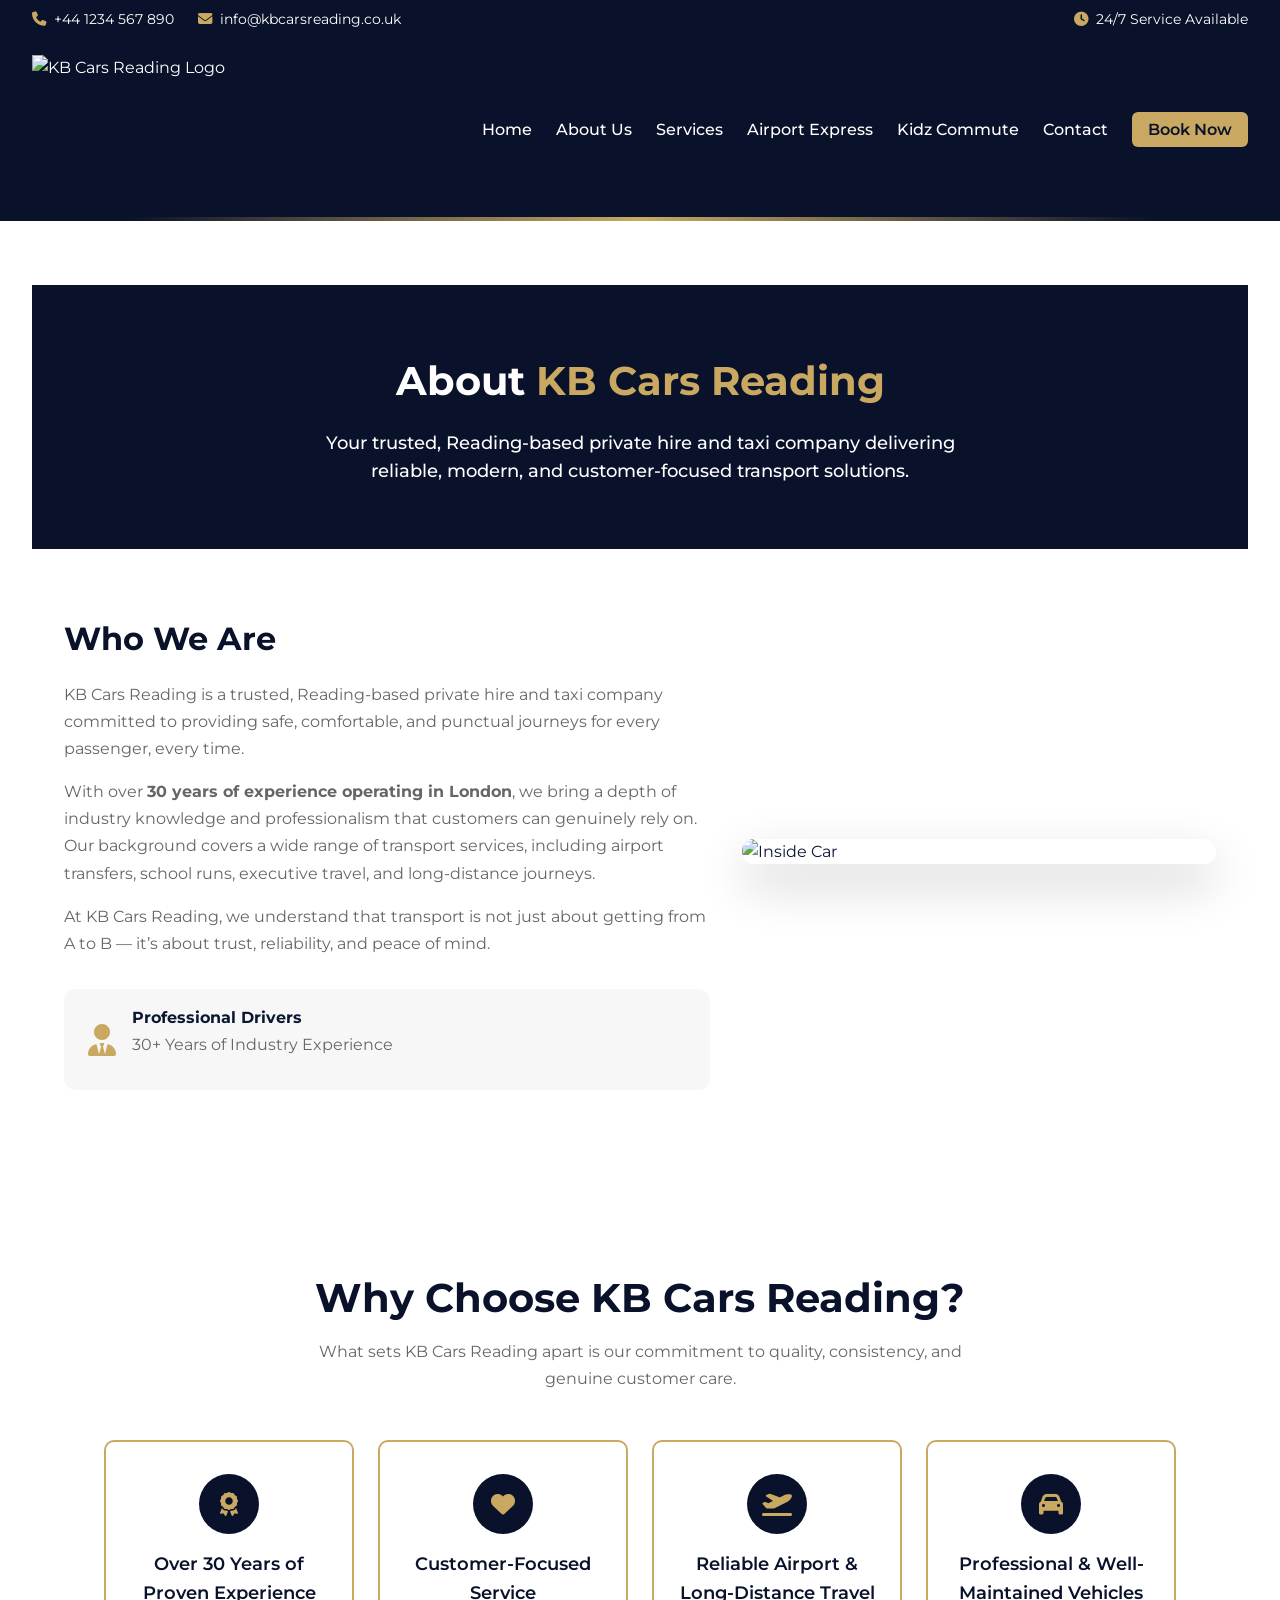
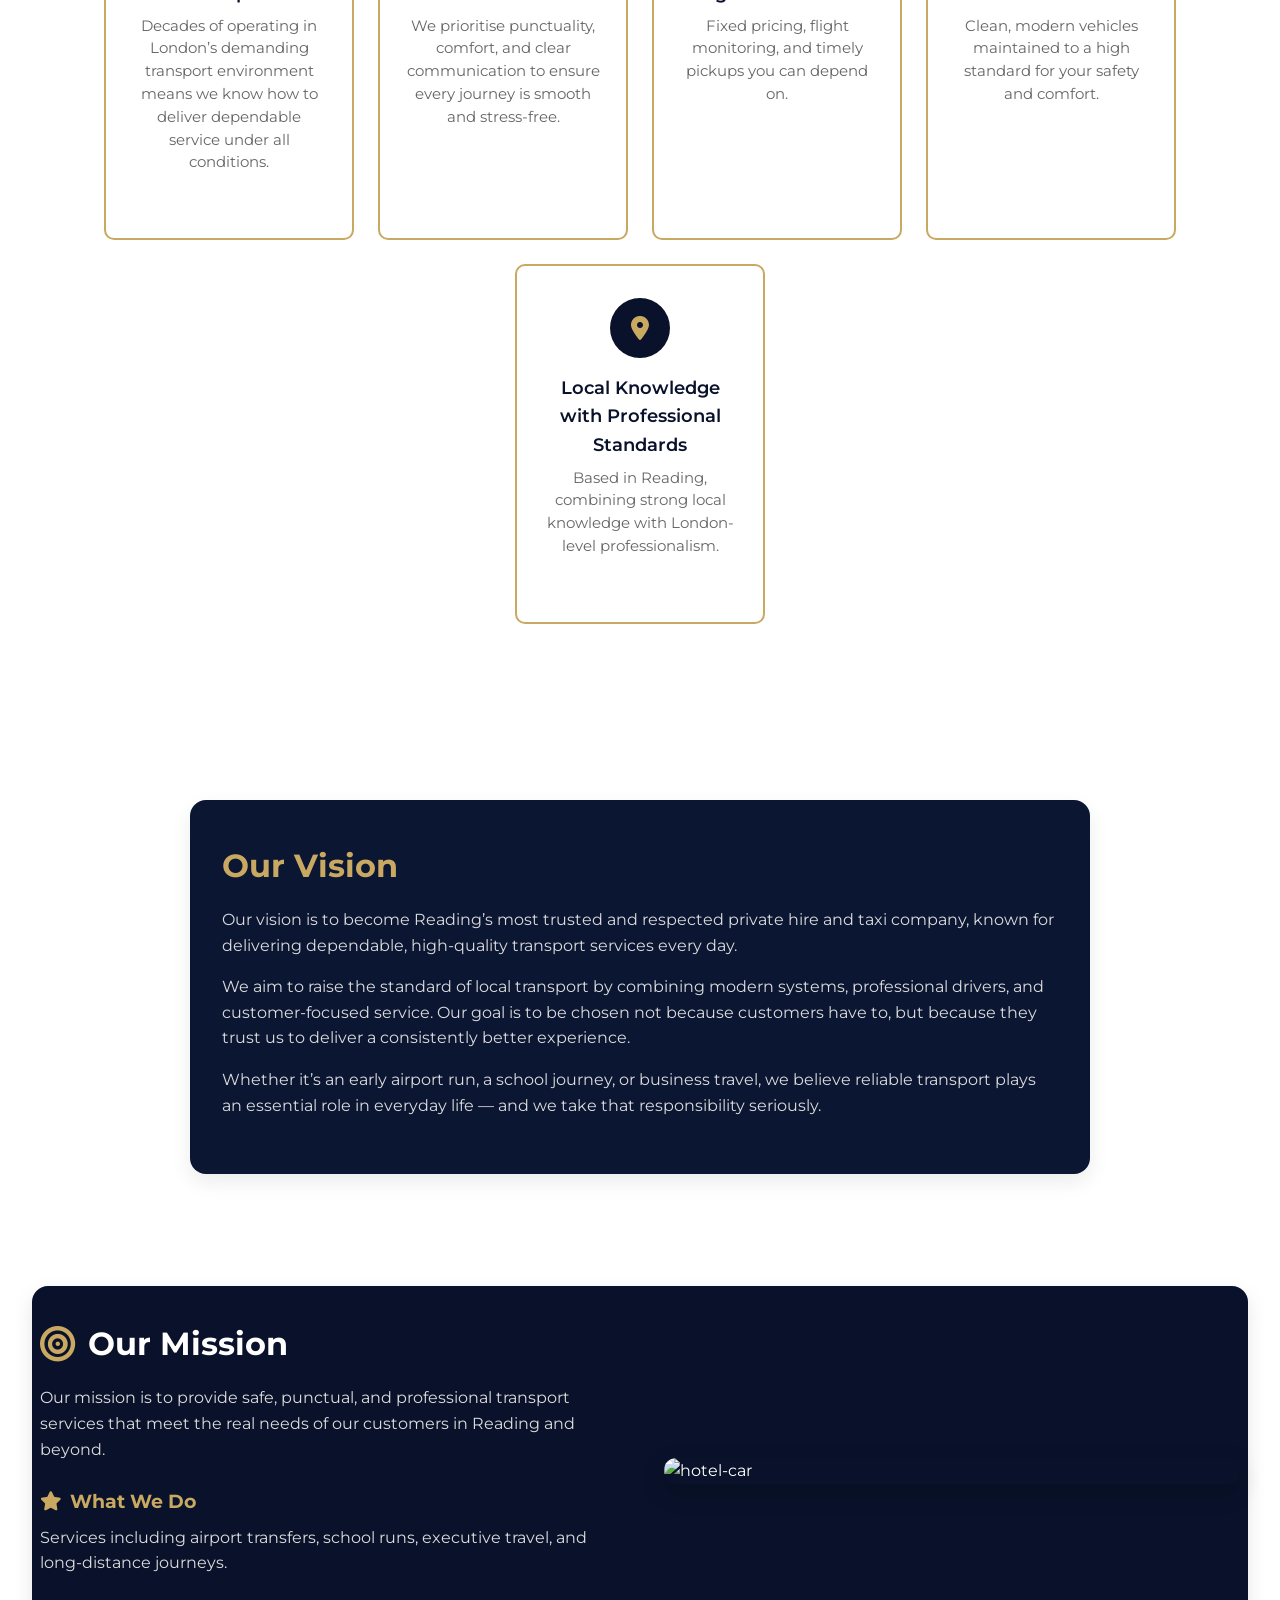
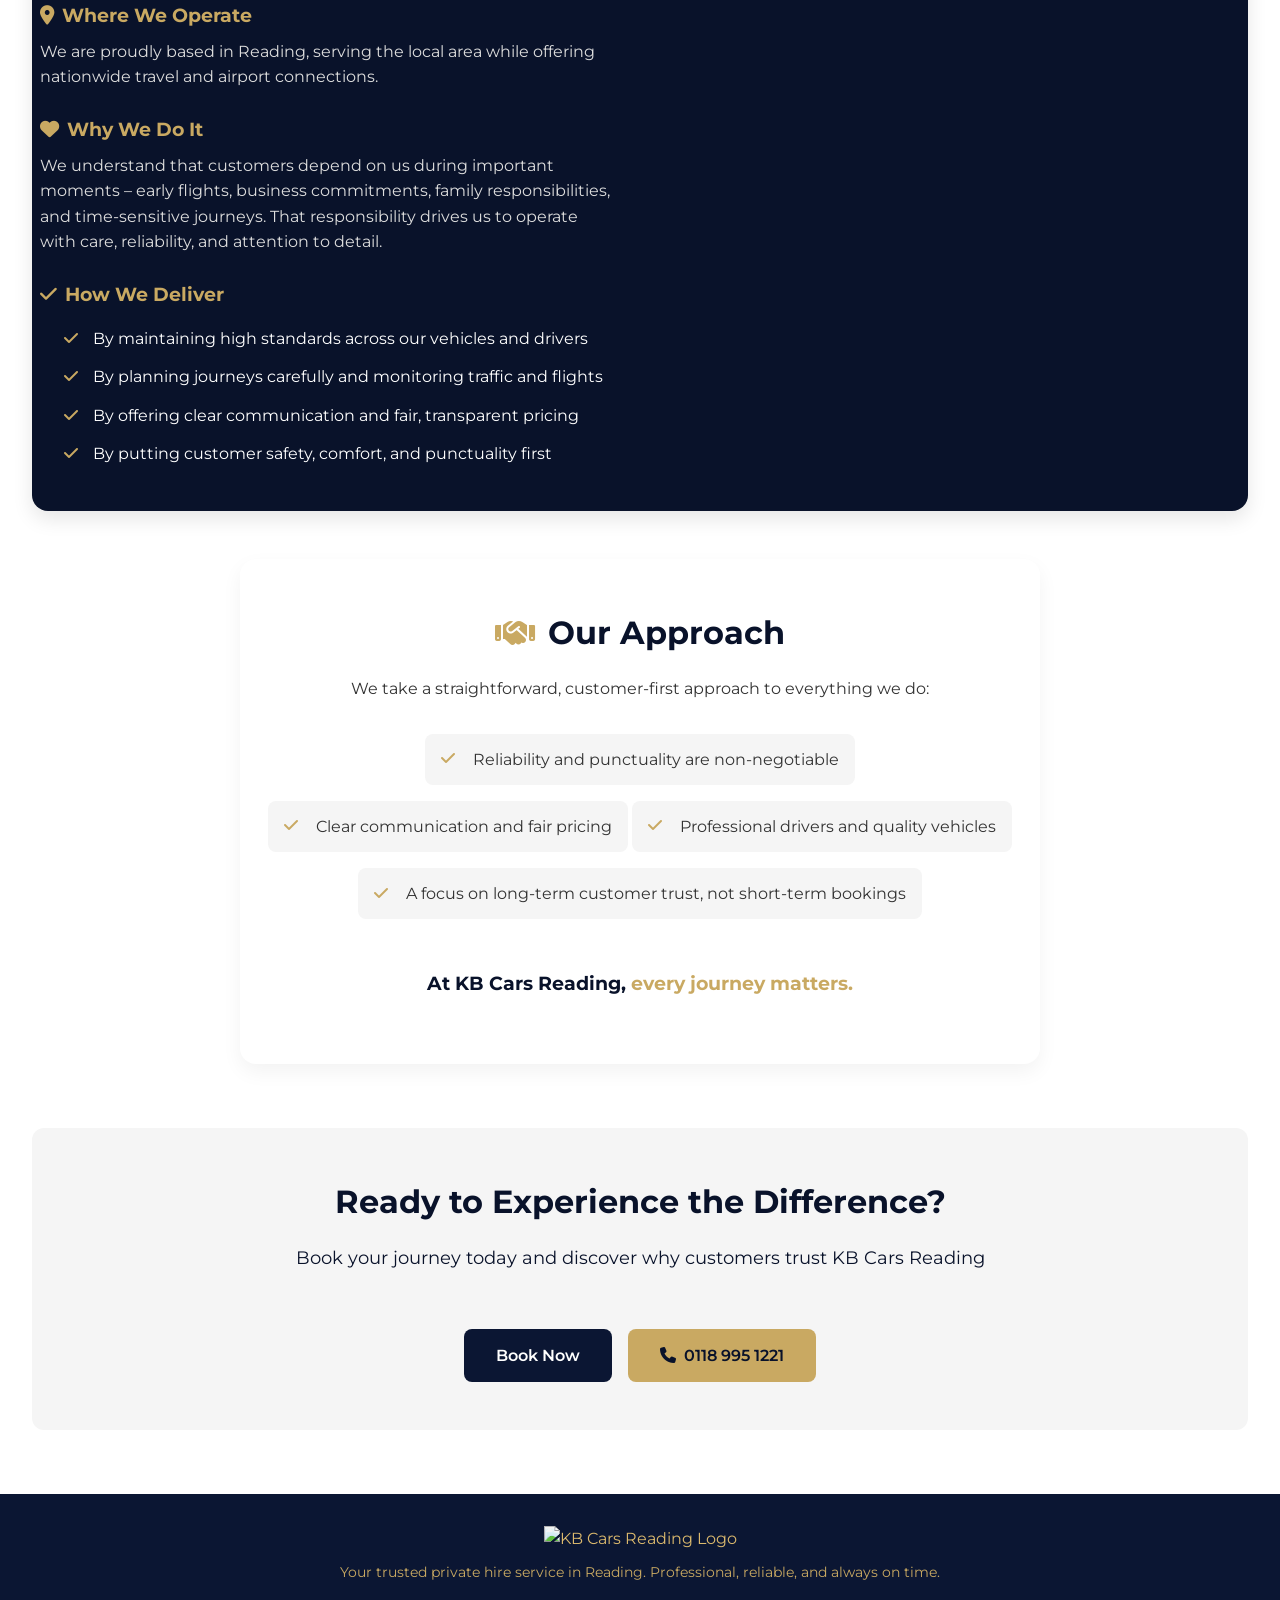
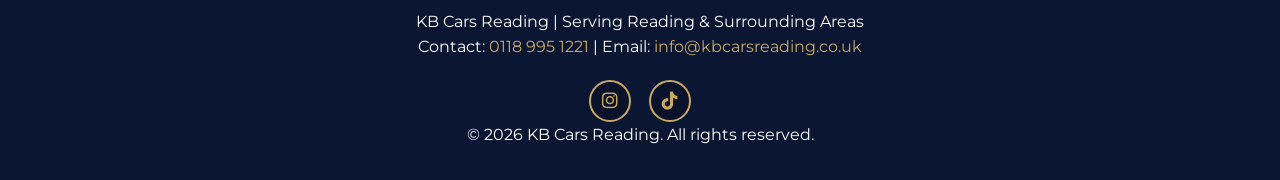
==== about.html @ edf83d4c "Add files via upload" ====
<!DOCTYPE html>
<html lang="en">
<head>
  <meta charset="UTF-8">
  <meta name="viewport" content="width=device-width, initial-scale=1.0">
<title>About Us | KB Cars Reading</title>


  <!-- Link CSS -->
  <link rel="stylesheet" href="style.css">

  <!-- Google Fonts -->
  <link rel="stylesheet" href="https://fonts.googleapis.com/css2?family=Montserrat:wght@400;600;700&display=swap">

  <!-- Font Awesome for icons -->
  <link
  rel="stylesheet"
  href="https://cdnjs.cloudflare.com/ajax/libs/font-awesome/6.5.1/css/all.min.css"
  crossorigin="anonymous"
/>

</head>
<body class="page-about">

<!-- TOP INFO BAR -->
<div class="top-bar">
  <div class="top-bar-left">
    <span>
      <i class="fa-solid fa-phone"></i>
      <a href="tel:+441234567890">+44 1234 567 890</a>
    </span>
    <span>
      <i class="fa-solid fa-envelope"></i>
      <a href="mailto:info@kbcarsreading.co.uk">info@kbcarsreading.co.uk</a>
    </span>
  </div>

  <div class="top-bar-right">
    <i class="fa-solid fa-clock"></i>
    <span>24/7 Service Available</span>
  </div>
</div>


  <!-- HEADER -->
  <header>
<div class="logo">
  <a href="index.html">
    <img src="images/transparent-logo.png" alt="KB Cars Reading Logo">
  </a>
</div>

<nav>
  <ul class="nav-links">
    <li><a href="index.html">Home</a></li>
    <li><a href="about.html">About Us</a></li>
    <li><a href="services.html">Services</a></li>
    <li><a href="airport-express.html">Airport Express</a></li>
    <li><a href="kidz-commute.html">Kidz Commute</a></li>
    <li><a href="contact.html">Contact</a></li>
    <li class="nav-book">
      <a href="book-now.html">Book Now</a>
    </li>
  </ul>
</nav>



  </header>


    <main>
  <section class="about-page">
  <h1>
    <span class="about">About</span> <span class="kb-cars">KB Cars Reading</span>
  </h1>
  <p class="intro">
    Your trusted, Reading-based private hire and taxi company delivering reliable, modern, and customer-focused transport solutions.
  </p>
</section>


    <!-- WHO WE ARE -->
<section class="about-section">
  <div class="about-container">
    <div class="about-text">
      <h2>Who We Are</h2>
      <p>
        KB Cars Reading is a trusted, Reading-based private hire and taxi company committed to providing safe, comfortable, and punctual journeys for every passenger, every time.
      </p>
      <p>
        With over <strong>30 years of experience operating in London</strong>, we bring a depth of industry knowledge and professionalism that customers can genuinely rely on. Our background covers a wide range of transport services, including airport transfers, school runs, executive travel, and long-distance journeys.
      </p>
      <p>
        At KB Cars Reading, we understand that transport is not just about getting from A to B — it’s about trust, reliability, and peace of mind.
      </p>

      <div class="experience-highlight">
        <i class="fa-solid fa-user-tie"></i>
        <div>
          <strong>Professional Drivers</strong>
          <p>30+ Years of Industry Experience</p>
        </div>
      </div>
    </div>

    <div class="about-image">
      <img src="images/inside-car.png" alt="Inside Car">
    </div>
  </div>
</section>


    <!-- WHY CHOOSE US -->
<section class="why-choose about-section">
  <div class="section-header">
    <h2 class="section-title">Why Choose KB Cars Reading?</h2>
    <p class="section-description">
      What sets KB Cars Reading apart is our commitment to quality, consistency, and genuine customer care.
    </p>
  </div>

  <div class="cards-container">
    <div class="feature-card">
      <div class="icon"><i class="fa-solid fa-award"></i></div>
      <h3>Over 30 Years of Proven Experience</h3>
      <p>Decades of operating in London’s demanding transport environment means we know how to deliver dependable service under all conditions.</p>
    </div>

    <div class="feature-card">
      <div class="icon"><i class="fa-solid fa-heart"></i></div>
      <h3>Customer-Focused Service</h3>
      <p>We prioritise punctuality, comfort, and clear communication to ensure every journey is smooth and stress-free.</p>
    </div>

    <div class="feature-card">
      <div class="icon"><i class="fa-solid fa-plane-departure"></i></div>
      <h3>Reliable Airport & Long-Distance Travel</h3>
      <p>Fixed pricing, flight monitoring, and timely pickups you can depend on.</p>
    </div>

    <div class="feature-card">
      <div class="icon"><i class="fa-solid fa-car"></i></div>
      <h3>Professional & Well-Maintained Vehicles</h3>
      <p>Clean, modern vehicles maintained to a high standard for your safety and comfort.</p>
    </div>

    <div class="feature-card">
      <div class="icon"><i class="fa-solid fa-location-dot"></i></div>
      <h3>Local Knowledge with Professional Standards</h3>
      <p>Based in Reading, combining strong local knowledge with London-level professionalism.</p>
    </div>
  </div>
</section>


    <!-- OUR VISION -->
<section class="about-section vision-section">
  <div class="vision-card">
    <h2>Our Vision</h2>
    <p>
      Our vision is to become Reading’s most trusted and respected private hire and taxi company, known for delivering dependable, high-quality transport services every day.
    </p>
    <p>
      We aim to raise the standard of local transport by combining modern systems, professional drivers, and customer-focused service. Our goal is to be chosen not because customers have to, but because they trust us to deliver a consistently better experience.
    </p>
    <p>
      Whether it’s an early airport run, a school journey, or business travel, we believe reliable transport plays an essential role in everyday life — and we take that responsibility seriously.
    </p>
  </div>
</section>


    <!-- OUR MISSION -->
<section class="about-section mission-section">
  <div class="mission-container">
    <!-- Left Column: Text -->
    <div class="mission-text">
      <h2><i class="fa-solid fa-bullseye mission-icon"></i> Our Mission</h2>
      <p>
        Our mission is to provide safe, punctual, and professional transport services that meet the real needs of our customers in Reading and beyond.
      </p>

      <h3><i class="fa-solid fa-star mission-category-icon"></i> What We Do</h3>
      <p>
        Services including airport transfers, school runs, executive travel, and long-distance journeys.
      </p>

      <h3><i class="fa-solid fa-map-marker-alt mission-category-icon"></i> Where We Operate</h3>
      <p>
        We are proudly based in Reading, serving the local area while offering nationwide travel and airport connections.
      </p>

      <h3><i class="fa-solid fa-heart mission-category-icon"></i> Why We Do It</h3>
      <p>
        We understand that customers depend on us during important moments – early flights, business commitments, family responsibilities, and time-sensitive journeys. That responsibility drives us to operate with care, reliability, and attention to detail.
      </p>

      <h3><i class="fa-solid fa-check mission-category-icon"></i> How We Deliver</h3>
      <ul class="mission-list">
        <li>By maintaining high standards across our vehicles and drivers</li>
        <li>By planning journeys carefully and monitoring traffic and flights</li>
        <li>By offering clear communication and fair, transparent pricing</li>
        <li>By putting customer safety, comfort, and punctuality first</li>
      </ul>
      
    </div>

    <!-- Right Column: Image -->
    <div class="mission-image">
<img src="images/hotel-car.png" alt="hotel-car">

    </div>
  </div>
</section>

<section class="about-section approach-section">
  <h2><i class="fa-solid fa-handshake approach-icon"></i> Our Approach</h2>
  <p>We take a straightforward, customer-first approach to everything we do:</p>

  <ul class="approach-list">
    <li>Reliability and punctuality are non-negotiable</li>
    <li>Clear communication and fair pricing</li>
    <li>Professional drivers and quality vehicles</li>
    <li>A focus on long-term customer trust, not short-term bookings</li>
  </ul>

<p class="approach-final">
  <span class="white-text">At KB Cars Reading,</span>
  <span class="gold-text"> every journey matters.</span>
</p>

</section>

<section class="about-cta">
  <h2>Ready to Experience the Difference?</h2>
  <p>Book your journey today and discover why customers trust KB Cars Reading</p>
  <div class="cta-buttons">
    <a href="book-now.html" class="btn-book">Book Now</a>
    <a href="tel:01189951221" class="btn-call">
      <i class="fa-solid fa-phone"></i> 0118 995 1221
    </a>
  </div>
</section>


  </main>  
   


  <!-- FOOTER -->
<footer id="contact">

  <div class="footer-logo">
    <a href="index.html">
      <img src="images/transparent-logo.png" alt="KB Cars Reading Logo">
    </a>
    <p class="footer-tagline">
  Your trusted private hire service in Reading. Professional, reliable, and always on time.
</p>
  </div>


    <p>KB Cars Reading | Serving Reading & Surrounding Areas</p>
    <p>Contact: <a href="tel:+441234567890">0118 995 1221</a> | Email: <a href="mailto:info@kbcarsreading.co.uk">info@kbcarsreading.co.uk</a></p>
        <div class="footer-socials">
  <a href="https://instagram.com/kbcarsreading" target="_blank" aria-label="Instagram">
    <i class="fa-brands fa-instagram"></i>
  </a>

  <a href="https://tiktok.com/@kbcars.reading" target="_blank" aria-label="TikTok">
    <i class="fa-brands fa-tiktok"></i>
  </a>
</div>
    <p>&copy; 2026 KB Cars Reading. All rights reserved.</p>
  </footer>

  <!-- Link JS -->
  <script src="script.js"></script>
</body>
</html>
---- style.css ----
/* RESET */
* {
  margin: 0;
  padding: 0;
  box-sizing: border-box;
  font-family: 'Montserrat', sans-serif;
}

body {
  line-height: 1.6;
  color: #0B1633;
  background-color: #fff;
}
/* TOP INFO BAR */
.top-bar {
  background-color: #09122a; /* slightly darker navy */
  color: #fff;
  font-size: 0.9rem;
  padding: 0.5rem 2rem;
  display: flex;
  justify-content: space-between;
  align-items: center;
}

.top-bar-left {
  display: flex;
  gap: 1.5rem;
  align-items: center;
}

.top-bar-left span,
.top-bar-right {
  display: flex;
  align-items: center;
  gap: 0.5rem;
}

.top-bar a {
  color: #fff;
  text-decoration: none;
}

.top-bar a:hover {
  color: #C9A962; /* gold hover */
}

.top-bar i {
  color: #C9A962; /* gold icons */
  font-size: 0.9rem;
}

a {
  text-decoration: none;
  color: inherit;
}

/* HEADER */
header {
background-color: #09122a;
  color: #fff;
  display: flex;
  justify-content: space-between;
  align-items: center;   /* THIS keeps logo and nav aligned */
  padding: 1rem 2rem;
  position: sticky;
  top: 0;
  z-index: 1000;
}


header .logo img {
  height: 150px;          /* Adjust if needed */
  width: auto;
  display: block;
}


nav ul {
  display: flex;
  gap: 1.5rem;
}

nav ul li a {
  font-weight: 500;
  transition: color 0.3s;
}

nav ul li a:hover {
  color: #C9A962;
}

/* HERO SECTION */
/* HERO SECTION */
.hero {
  background: url('images/hero-image.jpg') center/cover no-repeat;
  color: #fff;
  text-align: center;
  padding: 6rem 2rem;
  position: relative;
}


.hero::after {
  content: '';
  position: absolute;
  top: 0; left: 0;
  width: 100%; height: 100%;
  background: rgba(11, 22, 51, 0.6);
  z-index: 0;
}


.hero-content {
  position: relative;
  z-index: 1;
  max-width: 800px;
  margin: 0 auto;
}

.hero h1 {
  font-size: 2.5rem;
  margin-bottom: 1rem;
}

.hero p {
  font-size: 1.2rem;
  margin-bottom: 2rem;
}

.hero .cta-btn {
  display: inline-block;
  background-color: #C9A962;
  color: #0B1633;
  padding: 0.75rem 1.5rem;
  margin: 0 0.5rem;
  border-radius: 8px;
  font-weight: 600;
  transition: background 0.3s, transform 0.3s;
}

.hero .cta-btn:hover {
  background-color: #C9A962;
  transform: translateY(-2px);
}

/* SERVICES */
.services {
  padding: 4rem 2rem;
  text-align: center;
  background-color: #fff;
}

.services h2 {
  font-size: 2rem;
  margin-bottom: 2rem;
}

.service-cards {
  display: flex;
  flex-wrap: wrap;
  gap: 2rem;
  justify-content: center;
}

.service-card {
  background: #f9f9f9;
  padding: 2rem;
  border-radius: 12px;
  box-shadow: 0 4px 12px rgba(0,0,0,0.05);
  flex: 1 1 250px;
  max-width: 300px;
  transition: transform 0.3s;
}

.service-card:hover {
  transform: translateY(-5px);
}

.service-card h3 {
  margin-bottom: 1rem;
  color: #0B1633;
}

.service-card p {
  color: #555;
}

/* TRUST */
.trust {
  padding: 4rem 2rem;
  background-color: #fefaf5;
  text-align: center;
}

.trust h2 {
  font-size: 2rem;
  margin-bottom: 2rem;
}

.trust-icons {
  display: flex;
  flex-wrap: wrap;
  justify-content: center;
  gap: 2rem;
}

.trust-item {
  display: flex;
  flex-direction: column;
  align-items: center;
  gap: 0.5rem;
  max-width: 150px;
}

.trust-item i {
  font-size: 2rem;
  color: #C9A962;
}

/* BOOKING FORM */
.booking {
  padding: 4rem 2rem;
  text-align: center;
  background-color: #fff;
}

.booking h2 {
  font-size: 2rem;
  margin-bottom: 2rem;
}

.booking form {
  max-width: 600px;
  margin: 0 auto;
  display: grid;
  gap: 1rem;
}

.booking input, .booking select, .booking button {
  padding: 0.75rem 1rem;
  border-radius: 8px;
  border: 1px solid #ccc;
  font-size: 1rem;
  width: 100%;
}

.booking button {
  background-color: #0B1633;
  color: #fff;
  border: none;
  font-weight: 600;
  cursor: pointer;
  transition: background 0.3s;
}

.booking button:hover {
  background-color: #09122a;
}

/* FOOTER */
footer {
  background-color: #0B1633;
  color: #fff;
  padding: 2rem;
  text-align: center;
}

footer a {
  color: #C9A962;
}

/* RESPONSIVE */
@media (max-width: 768px) {
  nav ul {
    flex-direction: column;
    gap: 1rem;
  }

  .service-cards {
    flex-direction: column;
    align-items: center;
  }

  .trust-icons {
    flex-direction: column;
  }
}
@media (max-width: 768px) {
  .top-bar {
    flex-direction: column;
    gap: 0.5rem;
    text-align: center;
  }

  .top-bar-left {
    flex-direction: column;
    gap: 0.3rem;
  }
}
/* ===== GLOBAL PAGE STYLES ===== */

main {
  padding: 4rem 2rem;
  background-color: #ffffff;
}

main h1 {
  font-size: 2.5rem;
  margin-bottom: 1rem;
  color: #09122a;
}

main h2 {
  font-size: 1.8rem;
  margin-bottom: 1rem;
  color: #09122a;
}

main h3 {
  font-size: 1.2rem;
  margin-top: 1.5rem;
  margin-bottom: 0.5rem;
  color: #09122a;
}

main p {
  max-width: 900px;
  margin-bottom: 1rem;
  line-height: 1.7;
  color: #333;
}

/* ===== ABOUT / CONTENT SECTIONS ===== */

.about-section {
  margin-bottom: 3rem;
}

.intro {
  font-size: 1.1rem;
  font-weight: 500;
  max-width: 900px;
}

/* Feature lists */
.about-features,
.mission-list,
.approach-list {
  list-style: none;
  padding: 0;
  margin-top: 1.5rem;
}

.about-features li,
.mission-list li,
.approach-list li {
  margin-bottom: 1rem;
  padding-left: 2rem;
  position: relative;
}

.about-features li i {
  position: absolute;
  left: 0;
  top: 0.3rem;
  color: #C9A962;
}

/* Experience highlight box */
.experience-highlight {
  display: flex;
  align-items: center;
  gap: 1rem;
  background: #f7f7f7;
  padding: 1.2rem 1.5rem;
  border-radius: 12px;
  margin-top: 2rem;
}

.experience-highlight i {
  font-size: 2rem;
  color: #C9A962;
}

/* ===== CTA SECTION ===== */

.about-cta {
  background-color: #09122a;
  color: #fff;
  padding: 3rem 2rem;
  border-radius: 16px;
  text-align: center;
}

.about-cta h2 {
  color: #fff;
}

.about-cta p {
  color: #ddd;
}




/* ===== RESPONSIVE ===== */

@media (max-width: 768px) {
  main {
    padding: 2.5rem 1.5rem;
  }

  main h1 {
    font-size: 2rem;
  }
}
/* ===== SERVICES PAGE ===== */

.services-hero {
  text-align: center;
  margin-bottom: 4rem;
}

.service-stats {
  margin-top: 3rem;
  display: grid;
  grid-template-columns: repeat(auto-fit, minmax(220px, 1fr));
  gap: 1.5rem;
}

.stat-card {
  background: #f8f8f8;
  padding: 1.5rem;
  border-radius: 14px;
  text-align: center;
  box-shadow: 0 4px 12px rgba(0,0,0,0.05);
}

.stat-card i {
  font-size: 1.8rem;
  color: #C9A962;
  margin-bottom: 0.5rem;
}

.stat-card h3 {
  margin-bottom: 0.3rem;
  color: #09122a;
}

/* Service blocks */

.service-block {
  max-width: 1000px;
  margin: 0 auto 4rem auto;
  padding: 2.5rem;
  background: #ffffff;
  border-radius: 16px;
  box-shadow: 0 6px 18px rgba(0,0,0,0.05);
}

.service-block.alt {
  background: #f9f9f9;
}

.service-block h2 {
  margin-bottom: 0.8rem;
}

.service-block p {
  margin-bottom: 1rem;
}

.service-block ul {
  list-style: none;
  padding: 0;
  margin-bottom: 1.5rem;
}

.service-block ul li {
  padding-left: 1.8rem;
  margin-bottom: 0.6rem;
  position: relative;
}

.service-block ul li::before {
  content: "✔";
  position: absolute;
  left: 0;
  color: #C9A962;
  font-weight: bold;
}

/* Buttons */

.btn-secondary {
  display: inline-block;
  background: #09122a;
  color: #fff;
  padding: 0.6rem 1.4rem;
  border-radius: 8px;
  font-weight: 600;
  transition: all 0.3s;
}

.btn-secondary:hover {
  background: #0B1633;
  transform: translateY(-2px);
}

/* CTA */

.services-cta {
  background: #09122a;
  color: #fff;
  text-align: center;
  padding: 4rem 2rem;
  border-radius: 20px;
  margin-top: 5rem;
}

.services-cta h2 {
  color: #fff;
}

.services-cta p {
  color: #ddd;
}

.cta-buttons {
  margin-top: 1.5rem;
  display: flex;
  gap: 1rem;
  justify-content: center;
  flex-wrap: wrap;
}


/* ===== SERVICE PAGES ===== */

.services-hero {
  background: #0b1633;
  color: #fff;
  padding: 4rem 2rem;
  text-align: center;
}

.services-hero .tagline {
  color: #C9A962;
  font-weight: 600;
  letter-spacing: 1px;
  text-transform: uppercase;
}

.services-hero h1 {
  font-size: 2.5rem;
  margin: 1rem 0;
}

.services-hero .intro {
  max-width: 700px;
  margin: 0 auto 2rem;
  font-size: 1.1rem;
}

.hero-actions {
  display: flex;
  justify-content: center;
  gap: 1rem;
  flex-wrap: wrap;
}

/* Feature Grid */
.features-grid {
  display: grid;
  grid-template-columns: repeat(auto-fit, minmax(220px, 1fr));
  gap: 2rem;
}

.feature {
  text-align: center;
}

.feature i {
  font-size: 2rem;
  color: #C9A962;
  margin-bottom: 1rem;
}

/* Airports */
.airports-grid {
  display: grid;
  grid-template-columns: repeat(auto-fit, minmax(240px, 1fr));
  gap: 2rem;
}

.airport-card {
  background: #fff;
  padding: 2rem;
  border-radius: 12px;
  box-shadow: 0 10px 30px rgba(0,0,0,0.08);
}

/* Steps */
.steps {
  display: grid;
  grid-template-columns: repeat(auto-fit, minmax(220px, 1fr));
  gap: 2rem;
  text-align: center;
}

.step span {
  display: inline-block;
  background: #C9A962;
  color: #0b1633;
  font-weight: 700;
  padding: 0.5rem 1rem;
  border-radius: 50px;
  margin-bottom: 1rem;
}

/* Included List */
.included-list {
  max-width: 700px;
  margin: 0 auto;
  list-style: none;
}

.included-list li {
  padding: 0.5rem 0;
  position: relative;
  padding-left: 1.5rem;
}

.included-list li::before {
  content: "✓";
  color: #C9A962;
  position: absolute;
  left: 0;
}

/* CTA */
.services-cta {
  background: #0b1633;
  color: #fff;
  text-align: center;
  padding: 4rem 2rem;
}

.services-cta .cta-phone {
  margin-top: 1rem;
  color: #C9A962;
}
/* ===== ACTIVE NAV LINK ===== */

.nav-links a.active {
  color: #C9A962;
  position: relative;
}

.nav-links a.active::after {
  content: "";
  position: absolute;
  left: 0;
  bottom: -6px;
  width: 100%;
  height: 2px;
  background-color: #C9A962;
  border-radius: 2px;
}
/* ===== OTHER STYLES ABOVE ===== */

/* Hover effect for service cards */
.airport-card:hover {
  transform: translateY(-5px);
  transition: transform 0.3s ease;
}
/* ===== FORM INPUT STYLING ===== */

.contact-form input,
.contact-form select,
.contact-form textarea {
  width: 100%;
  padding: 0.75rem 1rem;
  margin: 0.5rem 0;
  border: 1px solid #ccc;
  border-radius: 8px;
  font-size: 1rem;
  transition: all 0.3s ease;
  font-family: 'Montserrat', sans-serif;
}

.contact-form input:focus,
.contact-form select:focus,
.contact-form textarea:focus {
  outline: none;
  border-color: #C9A962; /* gold accent */
  box-shadow: 0 0 8px rgba(201, 162, 77, 0.4); /* subtle gold glow */
}



.contact-form textarea {
  min-height: 120px;
  resize: vertical;
}
/* ===== SERVICE TYPE BUBBLES ===== */

.service-type-options {
  display: flex;
  flex-wrap: wrap;
  gap: 1rem;
  margin-bottom: 1rem;
}

.service-type-options input[type="radio"] {
  display: none; /* hide the radio button */
}

.service-type-options .service-option {
  display: flex;
  flex-direction: column;
  align-items: center;
  justify-content: center;
  background-color: #0b1633; /* navy background */
  color: #f0f0f0; /* light grey text */
  padding: 1.5rem 1rem;
  border-radius: 12px;
  cursor: pointer;
  min-width: 120px;
  text-align: center;
  transition: all 0.3s ease;
  font-family: 'Montserrat', sans-serif;
  flex: 1 1 120px;
}

.service-type-options .service-option i {
  font-size: 2rem;
  margin-bottom: 0.5rem;
}

.service-type-options .service-option span {
  font-weight: 600;
}

/* Hover effect */
.service-type-options .service-option:hover {
  filter: brightness(1.15);
}

/* Selected state */
.service-type-options input[type="radio"]:checked + label {
  background-color: #C9A962; /* gold */
  color: #0b1633;
  font-weight: 700;
  box-shadow: 0 5px 15px rgba(0,0,0,0.15);
}
.service-type-options .service-option:hover {
  transform: scale(1.05);
}
/* ===== SERVICE TYPE BUBBLES ===== */
.service-type-options {
  display: flex;
  flex-wrap: wrap;
  gap: 1rem;
  margin-bottom: 1rem;
}

.service-type-options input[type="radio"] {
  display: none; /* hide radio button */
}

.service-type-options .service-option {
  display: flex;
  flex-direction: column;
  align-items: center;
  justify-content: center;
  background-color: #0b1633; /* navy background */
  color: #f0f0f0; /* light grey text */
  padding: 1.5rem 1rem;
  border-radius: 12px;
  cursor: pointer;
  min-width: 120px;
  text-align: center;
  transition: all 0.3s ease;
  font-family: 'Montserrat', sans-serif;
  flex: 1 1 120px;
}

.service-type-options .service-option i {
  font-size: 2rem;
  margin-bottom: 0.5rem;
}

.service-type-options .service-option span {
  font-weight: 600;
}

/* Hover effect */
.service-type-options .service-option:hover {
  filter: brightness(1.15);
  transform: scale(1.05);
}

/* Selected state */
.service-type-options input[type="radio"]:checked + label {
  background-color: #C9A962; /* gold */
  color: #0b1633;
  font-weight: 700;
  box-shadow: 0 5px 15px rgba(0,0,0,0.15);
}
/* ===== HERO SECTION / PAGE HEADER ===== */
.services-hero {
  background-color: #09122a; /* match main header */
  color: #ffffff;             /* white text for contrast */
  padding: 3rem 1rem;
  text-align: center;
  font-family: 'Montserrat', sans-serif;
}

.services-hero h1 {
  font-size: 2.5rem;
  margin-bottom: 1rem;
}

.services-hero p {
  font-size: 1.1rem;
  max-width: 700px;
  margin: 0 auto;
  color: #f0f0f0; /* lighter white for subtext */
}
.gold-text {
  color: #C9A962; /* metallic gold accent */
}
/* ===== FORM ROWS FOR TWO-COLUMN LAYOUT ===== */
.booking-form .form-row {
  display: flex;
  gap: 1rem;
  flex-wrap: wrap; /* wraps on small screens */
  margin-bottom: 1rem;
}

/* ===== FORM ROWS FOR TWO-COLUMN LAYOUT ===== */
.booking-form .form-row {
  display: flex;
  gap: 1rem;
  flex-wrap: wrap; /* wraps on small screens */
  margin-bottom: 1rem;
}

.booking-form .form-row .form-group {
  flex: 1 1 calc(50% - 0.5rem); /* two equal columns */
  display: flex;
  flex-direction: column;
}

.booking-form .form-row .form-group input,
.booking-form .form-row .form-group textarea {
  flex: 1;
  box-sizing: border-box;
  padding: 0.6rem 0.8rem;
  font-size: 1rem;
  border-radius: 6px;
  border: 1px solid #ccc;
}

.booking-form .form-row .form-group input:focus,
.booking-form .form-row .form-group textarea:focus {
  border-color: #C9A962;
  box-shadow: 0 0 8px rgba(201, 162, 77, 0.4);
}

/* For single column rows (like textarea or email row) */
.booking-form .form-row.single .form-group {
  flex: 1 1 100%;
}


/* Optional: maintain previous hover/focus styling */
.booking-form input:focus,
.booking-form textarea:focus {
  border-color: #C9A962;
  box-shadow: 0 0 8px rgba(201, 162, 77, 0.4);
}
.gold-icon {
  color: #C9A962 !important; /* gold */
  font-size: 1.3rem;          /* slightly larger than text */
  margin-right: 0.5rem;
}
.booking-form h3 {
  display: flex;
  align-items: center;
  gap: 0.5rem; /* space between icon and text */
  font-size: 1.2rem;
  font-weight: 600;
  margin-bottom: 0.5rem;
}
/* ===== FORM LABELS ===== */
.booking-form label {
  display: block;
  font-weight: 600;
  font-size: 0.95rem;
  margin-bottom: 0.25rem;
  color: #09122a; /* dark navy for text */
}
.home-hero {
  background: #09122a;
  color: #fff;
  text-align: center;
  padding: 4rem 1rem;
}

.subtitle {
  text-transform: uppercase;
  letter-spacing: 2px;
  color: #C9A962;
  font-size: 0.85rem;
}





.hero-trust {
  margin-top: 2rem;
  display: flex;
  justify-content: center;
  gap: 2rem;
}

.features-grid,
.services-grid,
.testimonial-grid {
  display: grid;
  grid-template-columns: repeat(auto-fit, minmax(220px, 1fr));
  gap: 1.5rem;
}

.service-card,
.testimonial {
  background: #fff;
  padding: 1.5rem;
  border-radius: 10px;
  box-shadow: 0 10px 30px rgba(0,0,0,0.05);
}

.light-section {
  background: #f9f9f9;
  padding: 3rem 1rem;
}

.home-cta {
  background: #09122a;
  color: #fff;
  text-align: center;
  padding: 3rem 1rem;
}
/* ===== TWO COLUMN HERO ===== */
.home-hero {
  background: #09122a;
  padding: 4rem 1rem;
  color: #ffffff;
}

.hero-container {
  max-width: 1200px;
  margin: 0 auto;
  display: grid;
  grid-template-columns: 1.1fr 0.9fr;
  gap: 3rem;
  align-items: center;
}

.hero-content h1 {
  font-size: 2.6rem;
  margin-bottom: 1rem;
}

.hero-content .intro {
  max-width: 520px;
}

.car-long-distance img {
  width: 100%;
  max-width: 520px;
  border-radius: 16px;
  box-shadow: 0 25px 60px rgba(0, 0, 0, 0.35);
}


/* HERO TRUST */
.hero-trust {
  display: flex;
  gap: 1.5rem;
  margin-top: 2rem;
  font-weight: 600;
}

/* RESPONSIVE */
@media (max-width: 900px) {
  .hero-container {
    grid-template-columns: 1fr;
    text-align: center;
  }

  .hero-image {
    margin-top: 2rem;
  }

  .hero-trust {
    justify-content: center;
  }
}
.hero-content h1,
.hero-content h5,
.hero-content p.intro {
  color: #ffffff; /* ensures text is visible on navy background */
}

.gold-text {
  color: #C9A962; /* your premium gold accent */
}

/* ===== HERO BUTTONS - BOOK NOW & GET A QUOTE ===== */
.hero-buttons {
  display: flex;
  gap: 1rem;                /* space between buttons */
  justify-content: center;   /* center buttons horizontally */
  margin-top: 1.5rem;
  flex-wrap: wrap;           /* ensures responsiveness on smaller screens */
}


.hero-buttons a.btn-primary,
.hero-buttons a.btn-outline {
  display: inline-flex;       /* align icon/text vertically if any */
  align-items: center;
  justify-content: center;
  padding: 0.85rem 2rem;      /* same padding for both */
  font-size: 1rem;            /* uniform font size */
  font-weight: 600;           /* consistent weight */
  border-radius: 8px;
  text-decoration: none;
  min-width: 140px;           /* optional: equal width for both buttons */
  line-height: 1.2;
  box-sizing: border-box;
  transition: all 0.3s ease;
}

/* Book Now - solid gold button */
.hero-buttons a.btn-primary {
  background-color: #C9A962;  /* your new gold */
  color: #09122a;              /* navy text */
  border: 2px solid #C9A962;
}

/* Get a Quote - navy button with gold border */
.hero-buttons a.btn-outline {
  background-color: #09122a;
  color: #C9A962;
  border: 2px solid #C9A962;
}

/* Hover effect for both buttons */
.hero-buttons a.btn-primary:hover,
.hero-buttons a.btn-outline:hover {
  background-color: #b8972b;  /* slightly darker gold */
  color: #09122a;
  transform: translateY(-2px);
}
/* ===== GOLD BADGE SUBTITLE ===== */
.hero-content {
  display: flex;
  flex-direction: column;  /* stack elements vertically */
  align-items: center;     /* center everything horizontally */
  justify-content: center; /* optional, vertical alignment if needed */
  text-align: center;      /* centers all text lines */
  gap: 1rem;               /* spacing between badge, headline, paragraph, buttons */
}
.hero-content p.intro {
  color: #ffffff;       /* visible on navy background */
  font-size: 1.1rem;
  line-height: 1.6;
  max-width: 480px;     /* keeps it readable, not screen-wide */
  text-align: center;   /* ensure it centers even if inside hero-content */
}
.hero-content .badge i {
  margin-right: 0.5rem; /* space between star and text */
  color: #C9A962;       /* gold star */
}
.hero-content .badge {
  display: inline-block;
  background-color: #09122a;   /* navy background */
  color: #C9A962;              /* gold text */
  border: 2px solid #C9A962;   /* gold circular outline */
  border-radius: 50px;          /* pill/circular shape */
  padding: 0.4rem 1rem;         /* adjust for desired size */
  font-size: 0.9rem;
  font-weight: 600;
  text-transform: uppercase;
  letter-spacing: 0.5px;
}
header::after {
  content: "";
  position: absolute;
  bottom: 0;           /* stick to bottom of header */
  left: 0;
  width: 100%;
  height: 4px;         /* thickness of line */
  background: linear-gradient(to right, transparent 10%, #C9A962 50%, transparent 90%);
  pointer-events: none; /* ensures it doesn’t block clicks on buttons/nav */
}
nav ul.nav-links {
  list-style: none;  /* removes bullets */
  margin: 0;
  padding: 0;
  display: flex;
  gap: 1.5rem;       /* spacing between links */
}
nav ul.nav-links li a {
  text-decoration: none;
  color: #ffffff;    /* default link color on header */
  font-weight: 500;
  transition: color 0.3s ease;
}

nav ul.nav-links li a:hover {
  color: #C9A962;   /* gold on hover */
}
.nav-book a {
  background-color: #C9A962;
  color: #09122a;
  padding: 0.5rem 1rem;
  border-radius: 6px;
  transition: background 0.3s ease;
}

.nav-book a:hover {
  background-color: #b8972b;
}
/* Book Now button in nav */
header nav ul.nav-links li.nav-book a {
  background-color: #C9A962 !important; /* gold background */
  color: #09122a !important;            /* navy/blue text */
  padding: 0.5rem 1rem;
  border-radius: 6px;
  font-weight: 600;
  text-decoration: none;
  transition: background 0.3s ease, color 0.3s ease;
}

/* Hover effect for Book Now button */
header nav ul.nav-links li.nav-book a:hover {
  background-color: #b8972b !important; /* slightly darker gold */
  color: #09122a !important;            /* keep navy text */
}
/* Container */
.why-choose {
  text-align: center;
  padding: 4rem 1rem;
  background-color: #ffffff;  /* white background for contrast */
}

.why-choose h2 {
  font-size: 2rem;
  color: #09122a;
  margin-bottom: 0.5rem;
}

.why-choose p {
  color: #09122a;
  max-width: 600px;
  margin: 0 auto 2rem auto;
}

/* Flex container for cards */
.cards-container {
  display: flex;
  flex-wrap: wrap;
  gap: 1.5rem;
  justify-content: center;
}

/* Individual card */
.feature-card {
  flex: 1 1 150px;           /* grow/shrink, minimum width */
  max-width: 200px;
  border: 2px solid #C9A962; /* gold border */
  border-radius: 10px;
  padding: 2rem 1rem;
  text-align: center;
  background-color: #ffffff;  /* stays white */
  cursor: default;            /* not clickable */
  transition: none;           /* card itself has no hover effect */
}

/* Icon styling */
.feature-card .icon {
  width: 60px;
  height: 60px;
  margin: 0 auto 1rem auto;
  border-radius: 50%;
  background-color: #09122a; /* navy background */
  display: flex;
  align-items: center;
  justify-content: center;
  color: #C9A962;            /* gold icon */
  font-size: 1.5rem;
  transition: all 0.3s ease; /* smooth color swap */
}
/* Smooth transition */
.feature-card {
  transition: transform 0.25s ease, box-shadow 0.25s ease;
}

/* Floating hover effect */
.feature-card:hover {
  transform: translateY(-6px);
  box-shadow: 0 12px 25px rgba(0, 0, 0, 0.08);
}


/* Hover icon when hovering anywhere on the card */
.feature-card:hover .icon {
  background-color: #C9A962; /* gold circle */
  color: #09122a;            /* navy icon */
}

/* Card text */
.feature-card h3 {
  color: #09122a;
  font-size: 1rem;
  font-weight: 600;
  margin-top: 0.5rem;
}
/* Description under each card title */
.feature-card p {
  color: #666666;   /* medium grey */
  font-size: 0.9rem;
  margin-top: 0.5rem;
}
.gold-text {
  color: #C9A962;  /* your gold color */
}
/* Section small label in gold */
.section-label {
  color: #C9A962;
  font-weight: 600;
  text-transform: uppercase;
  letter-spacing: 1px;
  font-size: 0.9rem;
  margin-bottom: 0.5rem;
  text-align: center; /* CENTER IT */
}

/* Large heading in blue */
.section-title {
  color: #09122a;
  font-size: 2.5rem;
  font-weight: 700;
  text-align: center; /* CENTER IT */
  margin-bottom: 1rem;
}

/* Description in grey */
.section-description {
  color: #666666;
  font-size: 1rem;
  text-align: center; /* CENTER IT */
  max-width: 700px;
  margin: 0 auto 3rem auto;
}


/* Service cards container */
.services-list {
  display: flex;
  flex-direction: column;
  gap: 2rem;
}

/* Individual service card */
.service-card {
  display: flex;
  flex-direction: row;
  align-items: center;
  border: 2px solid #C9A962; /* gold border */
  border-radius: 10px;
  overflow: hidden;
  background-color: #ffffff;
}

/* Reverse card layout for alternating sides */
.service-card.reverse-card {
  flex-direction: row-reverse;
}

/* Image side */
.service-image {
  flex: 1;
  min-width: 150px;
  max-width: 300px;
  overflow: hidden;
}

.service-image img {
  width: 100%;
  height: 100%;
  object-fit: cover;
  display: block;
}

/* Content side */
.service-content {
  flex: 2;
  padding: 2rem;
}

.service-content h3 {
  font-size: 1.5rem;
  color: #09122a;
  margin-bottom: 0.5rem;
}

.service-content p {
  font-size: 1rem;
  color: #666666;
  margin-bottom: 1rem;
}

.service-content .btn-primary {
  display: inline-block;
  margin-top: 0.5rem;
}
/* Reset box-sizing */
* {
  box-sizing: border-box;
}

/* Services container */
.services-list {
  display: flex;
  flex-direction: row;  /* important! ensures horizontal layout */
  flex-wrap: wrap;      /* allow wrapping to next line */
  gap: 2rem;
  justify-content: center;
}

/* Individual service card */
.service-card {
  width: calc(33.333% - 1rem);  /* 3 per row minus gap */
  min-width: 250px;              /* prevents cards from shrinking too small */
  display: flex;
  flex-direction: row;           /* image + text side by side */
  align-items: center;
  border: 2px solid #C9A962;
  border-radius: 10px;
  overflow: hidden;
  background-color: #ffffff;

  /* remove any previous flex-grow/shrink */
  flex: 0 0 auto;
}
.service-card.reverse-card {
  flex-direction: row-reverse;
}



@media screen and (max-width: 900px) {
  .service-card {
    flex: 1 1 100%;         /* full width on mobile */
    flex-direction: column; /* stack image above text */
  }

  .service-card.reverse-card {
    flex-direction: column;
  }

  .service-image {
    max-width: 100%;
  }
}

/* Section small label in gold */
.section-label {
  color: #C9A962;
  font-weight: 600;
  text-transform: uppercase;
  letter-spacing: 1px;
  font-size: 0.9rem;
  margin-bottom: 0.5rem;
  text-align: center;
}

/* Large heading in blue */
.section-title {
  color: #09122a;
  font-size: 2.5rem;
  font-weight: 700;
  text-align: center;
  margin-bottom: 1rem;
}

/* Description in grey */
.section-description {
  color: #666666;
  font-size: 1rem;
  text-align: center;
  max-width: 700px;
  margin: 0 auto 3rem auto;
}

/* Container for cards */
.services-list {
  display: flex;
  flex-wrap: wrap;
  gap: 2rem;
  justify-content: center;
}

/* Individual card */
.service-card {
  width: calc(33.333% - 1rem);  /* 3 cards per row */
  border: 2px solid #C9A962;
  border-radius: 10px;
  background-color: #ffffff;
  overflow: hidden;
  display: flex;
  flex-direction: column;       /* vertical layout: image on top */
  transition: transform 0.3s ease;
}

.service-card:hover {
  transform: translateY(-5px);
}

/* Image takes top half */
.service-card .service-image {
  width: 100%;
  height: 200px; /* fixed height for all images */
  overflow: hidden;
}

.service-card .service-image img {
  width: 100%;
  height: 100%;
  object-fit: cover;
  display: block;
}

.service-card .service-content {
  padding: 1.5rem;
  display: flex;
  flex-direction: column;
  justify-content: flex-start; /* let content grow naturally */
}

.services-list {
  display: flex;
  flex-wrap: wrap;
  gap: 2rem;
  justify-content: center;
  align-items: stretch; /* ensures all cards same height per row */
}
@media screen and (max-width: 900px) {
  .service-card {
    width: 100%;
  }
}

.service-card .service-content h3 {
  font-size: 1.5rem;
  color: #09122a;
  margin-bottom: 0.5rem;
}

.service-card .service-content p {
  font-size: 1rem;
  color: #666666;
  margin-bottom: 1rem;
}

.service-card .service-content .btn-primary {
  display: inline-block;
  margin-top: auto;
}

/* Mobile stacking */
@media screen and (max-width: 900px) {
  .service-card {
    width: 100%;
  }
}
.section-header {
  text-align: center;    /* center everything inside */
  margin-bottom: 3rem;   /* spacing before the cards */
}

.section-label {
  color: #C9A962;
  font-weight: 600;
  text-transform: uppercase;
  letter-spacing: 1px;
  font-size: 0.9rem;
  margin-bottom: 0.5rem;
}

.section-title {
  color: #09122a;
  font-size: 2.5rem;
  font-weight: 700;
  margin-bottom: 1rem;
}

.section-description {
  color: #666666;
  font-size: 1rem;
  max-width: 700px;
  margin: 0 auto; /* keep description centered and narrow */
}

/* ===============================
   Booking Form with Theme Background
=================================*/

/* Section styling */
.service-block {
  background-color: #09122a; /* themed navy background */
  padding: 3rem 1rem;
  text-align: center;
  margin-top: 90px;
}
@media (max-width: 768px) {
  .service-block {
    margin-top: 60px;
  }
}


.service-block h2 {
  color: #C9A962; /* gold heading */
  font-size: 2rem;
  margin-bottom: 0.5rem;
}

.service-block p.intro {
  color: #ffffff; /* white intro */
  font-size: 1rem;
  margin-bottom: 2rem;
  max-width: 600px;
  margin-left: auto;
  margin-right: auto;
}

/* Form container */
.quick-booking {
  display: flex;
  flex-wrap: wrap;
  gap: 1rem;
  justify-content: center;
  max-width: 900px;
  margin: 0 auto;
}

/* Form group with label & icon */
.form-group {
  flex: 1 1 45%;
  display: flex;
  flex-direction: column;
  align-items: flex-start;
  color: #ffffff; /* white labels */
}

.form-group label {
  margin-bottom: 0.3rem;
  font-weight: 600;
  font-size: 0.95rem;
}

.form-group label i {
  margin-right: 0.5rem;
  color: #C9A962; /* gold icons */
}

/* Inputs and textarea */
.quick-booking input,
.quick-booking select,
.quick-booking textarea {
  width: 100%;
  padding: 0.8rem 1rem;
  border: 2px solid #C9A962; /* gold border */
  border-radius: 8px;
  font-size: 1rem;
  color: #09122a; /* text inside input is navy */
  background-color: #ffffff; /* white input for contrast */
  transition: border 0.3s, box-shadow 0.3s;
}

.quick-booking input:focus,
.quick-booking select:focus,
.quick-booking textarea:focus {
  border-color: #D4AF37; /* slightly brighter gold on focus */
  box-shadow: 0 0 5px rgba(201, 169, 98, 0.5);
  outline: none;
}

/* Textarea special requests */
textarea {
  resize: vertical;
}

/* Submit button */
.quick-booking .btn-primary {
  flex: 1 1 100%;
  background-color: #09122a; /* navy */
  color: #C9A962; /* gold text */
  font-weight: 600;
  padding: 0.8rem 1.5rem;
  border: 2px solid #C9A962;
  border-radius: 8px;
  cursor: pointer;
  transition: all 0.3s ease;
  margin-top: 1rem;
}

.quick-booking .btn-primary:hover {
  background-color: #C9A962; /* gold background */
  color: #09122a; /* navy text */
  border-color: #09122a;
  transform: translateY(-2px);
}

/* Phone CTA */
.service-block .cta-phone {
  margin-top: 1.5rem;
  font-weight: 600;
  color: #ffffff;
}

.service-block .cta-phone a {
  color: #C9A962;
  text-decoration: none;
}

.service-block .cta-phone a:hover {
  text-decoration: underline;
}

/* Responsive adjustments */
@media (max-width: 768px) {
  .form-group {
    flex: 1 1 100%; /* stack all fields on smaller screens */
  }
}


/* TESTIMONIAL SECTION */
.light-section {
  text-align: center;
}

/* Testimonials title */
.light-section h2 {
  color: #C9A962; /* gold */
  margin-bottom: 10px;
}

/* What our customers say */
.light-section .intro {
  color: #09122a; /* navy */
  font-weight: 600;
  margin-bottom: 8px;
}

/* Description text */
.light-section .intro + p {
  color: #4a4a4a; /* grey */
  margin-bottom: 50px;
}


.testimonial-grid {
  display: grid;
  grid-template-columns: repeat(3, 1fr);
  gap: 30px;
}

@media (max-width: 900px) {
  .testimonial-grid {
    grid-template-columns: 1fr;
  }
}

.testimonial {
  background: #ffffff;
  padding: 30px 25px;
  border-radius: 14px;
  box-shadow: 0 8px 20px rgba(0,0,0,0.06);
  transition: all 0.35s ease;
  position: relative;
}

/* Lift effect */
.testimonial:hover {
  transform: translateY(-10px);
  box-shadow: 0 18px 35px rgba(0,0,0,0.12);
}
.testimonial::before {
  content: "\f005  \f005  \f005  \f005  \f005";
  font-family: "Font Awesome 6 Free";
  font-weight: 900;
  color: #C9A962;
  display: block;
  margin-bottom: 15px;
  font-size: 14px;
  letter-spacing: 3px;
}
.customer {
  display: flex;
  align-items: center;
  justify-content: center;
  gap: 14px;
  margin-top: 18px;
}

.avatar {
  width: 42px;
  height: 42px;
  border-radius: 50%;
  background: #09122a;
  color: #fff;
  font-weight: 600;
  display: flex;
  align-items: center;
  justify-content: center;
  font-size: 14px;
  letter-spacing: 1px;
}

.customer-info {
  text-align: left;
}

.customer-info strong {
  display: block;
  color: #09122a;
}

.customer-info span {
  color: #4a4a4a;
  font-size: 14px;
}
.testimonial p {
  color: #4a4a4a;
  font-style: italic;
  line-height: 1.6;
}
.light-section h2,
.light-section .intro,
.light-section p {
  text-align: center;
  margin-left: auto;
  margin-right: auto;
}
.light-section .intro {
  color: #09122a;
  font-weight: 600;
  max-width: 700px;
}

.light-section .intro + p {
  color: #4a4a4a;
  max-width: 720px;
  margin-top: 6px;
  margin-bottom: 50px;
}
.footer-logo {
  text-align: center;
  margin-bottom: 25px;
}

.footer-logo img {
  width: 140px;
  height: auto;
  opacity: 0.95;
  transition: 0.3s ease;
}

.footer-logo img:hover {
  opacity: 1;
  transform: scale(1.05);
}
.footer-logo img {
  filter: brightness(1.15);
}
.footer-tagline {
  color: #C9A962;
  font-size: 14px;
  margin-top: 10px;
}
/* ===== ABOUT PAGE HERO ===== */
.about-page {
  background-color: #09122a; /* navy blue background */
  color: #ffffff;            /* default text color */
  text-align: center;
  padding: 4rem 2rem;        /* space inside the section */
}

/* H1 styling */
.about-page h1 {
  font-size: 2.5rem;
  margin-bottom: 1rem;
  font-weight: 700;
}

/* Split H1 into "About" white and "KB Cars Reading" gold */
.about-page h1 span.about {
  color: #ffffff;   /* white */
}

.about-page h1 span.kb-cars {
  color: #C9A962;  /* gold */
}

/* Intro paragraph */
.about-page p.intro {
  color: #ffffff;  /* grey description */
  max-width: 700px;
  margin: 0 auto;
  font-size: 1.1rem;
  line-height: 1.6;
}

/* Optional: remove any margin from above elements so it sits flush with header */
.about-page {
  margin-top: 0;
}
/* ABOUT SECTION - TWO COLUMNS */
.about-section {
  padding: 4rem 2rem; /* space around section */
  background-color: #ffffff; /* keep white background */
}

.about-container {
  display: flex;
  align-items: center;
  justify-content: space-between;
  gap: 2rem;
  max-width: 1200px;
  margin: 0 auto;
  flex-wrap: wrap; /* allows stacking on mobile */
}

.about-text {
  flex: 1 1 55%; /* text takes ~55% width */
}

.about-text h2 {
  font-size: 2rem;
  color: #09122a; /* navy heading */
  margin-bottom: 1rem;
}

.about-text p {
  color: #666666; /* grey text */
  margin-bottom: 1rem;
  line-height: 1.7;
}

/* Experience highlight stays inside text column */
.experience-highlight {
  display: flex;
  align-items: center;
  gap: 1rem;
  background: #f7f7f7;
  padding: 1rem 1.5rem;
  border-radius: 12px;
  margin-top: 2rem;
}

.experience-highlight i {
  font-size: 2rem;
  color: #C9A962;
}

/* IMAGE COLUMN */
.about-image {
  flex: 1 1 40%; /* image takes ~40% width */
  display: flex;
  justify-content: center;
}

.about-image img {
  width: 100%;
  max-width: 500px;
  border-radius: 12px;
  box-shadow: 0 20px 50px rgba(0,0,0,0.2);
  display: block;
}

/* RESPONSIVE: stack columns on smaller screens */
@media (max-width: 900px) {
  .about-container {
    flex-direction: column;
  }

  .about-text, .about-image {
    flex: 1 1 100%;
  }

  .about-image img {
    max-width: 100%;
  }
}
/* WHY CHOOSE KB CARS - FEATURE CARDS */
.why-choose {
  background-color: #ffffff; /* white background */
  padding: 4rem 2rem;
  text-align: center;
}

.why-choose .section-header {
  margin-bottom: 3rem;
}

.why-choose .section-title {
  color: #09122a;  /* navy heading */
  font-size: 2.5rem;
  margin-bottom: 0.5rem;
}

.why-choose .section-description {
  color: #666666;  /* grey text */
  font-size: 1rem;
  max-width: 700px;
  margin: 0 auto;
}

/* Cards container */
.why-choose .cards-container {
  display: flex;
  flex-wrap: wrap;
  gap: 1.5rem;
  justify-content: center;
}

/* Individual card */
.why-choose .feature-card {
  flex: 1 1 220px;  /* responsive width */
  max-width: 250px;
  background-color: #ffffff;
  border: 2px solid #C9A962; /* gold border */
  border-radius: 10px;
  padding: 2rem 1.5rem;
  text-align: center;
  transition: transform 0.25s ease, box-shadow 0.25s ease;
}

.why-choose .feature-card:hover {
  transform: translateY(-6px);
  box-shadow: 0 12px 25px rgba(0,0,0,0.08);
}

/* Icon styling */
.why-choose .feature-card .icon {
  width: 60px;
  height: 60px;
  margin: 0 auto 1rem auto;
  border-radius: 50%;
  background-color: #09122a; /* navy circle */
  display: flex;
  align-items: center;
  justify-content: center;
  color: #C9A962; /* gold icon */
  font-size: 1.5rem;
  transition: all 0.3s ease;
}

/* Icon hover effect */
.why-choose .feature-card:hover .icon {
  background-color: #C9A962; /* gold background */
  color: #09122a;             /* navy icon */
}

/* Card title */
.why-choose .feature-card h3 {
  color: #09122a;
  font-size: 1.1rem;
  font-weight: 600;
  margin-bottom: 0.5rem;
}

/* Card description */
.why-choose .feature-card p {
  color: #666666;
  font-size: 0.95rem;
  line-height: 1.5;
}

/* RESPONSIVE */
@media (max-width: 900px) {
  .why-choose .cards-container {
    flex-direction: column;
    align-items: center;
  }

  .why-choose .feature-card {
    max-width: 100%;
  }
}
/* OUR VISION SECTION */
.vision-section {

  padding: 4rem 2rem;
  display: flex;
  justify-content: center;   /* center the card horizontally */
}

.vision-section .vision-card {
  background-color: #0b1633; /* slightly lighter navy card */
  padding: 2.5rem 2rem;
  border-radius: 16px;
  max-width: 900px;
  color: #f0f0f0;           /* light text for readability */
  box-shadow: 0 8px 20px rgba(0,0,0,0.08);
  transition: transform 0.3s ease, box-shadow 0.3s ease;
}

.vision-section .vision-card h2 {
  color: #C9A962; /* gold heading */
  font-size: 2rem;
  margin-bottom: 1rem;
}

.vision-section .vision-card p {
  color: #dcdcdc; /* light grey text */
  font-size: 1rem;
  line-height: 1.6;
  margin-bottom: 1rem;
}

/* Lift effect on hover */
.vision-section .vision-card:hover {
  transform: translateY(-6px);
  box-shadow: 0 12px 25px rgba(0,0,0,0.12);
}

/* Responsive */
@media (max-width: 768px) {
  .vision-section {
    padding: 2.5rem 1.5rem;
  }

  .vision-section .vision-card {
    padding: 2rem 1.5rem;
  }
}
/* Mission Section - Two Columns */
.mission-section {
  background-color: #09122a; /* navy background */
  padding: 3rem 1rem;
  color: #ffffff;
  border-radius: 16px;       /* optional lift effect */
  margin-top: 2rem;
  box-shadow: 0 8px 20px rgba(0,0,0,0.1);
}

.mission-container {
  display: grid;
  grid-template-columns: 1fr 1fr; /* left text, right image */
  gap: 3rem;
  align-items: start;
  max-width: 1200px;
  margin: 0 auto;
}

.mission-text h2 {
  font-size: 2rem;
  color: #ffffff;
  display: flex;
  align-items: center;
  gap: 0.8rem;
  margin-bottom: 1rem;
}

.mission-text h2 .mission-icon {
  color: #C9A962;  /* gold icon */
  font-size: 2.2rem;
}

/* Category titles in gold with icon */
.mission-text h3 {
  color: #C9A962;
  display: flex;
  align-items: center;
  gap: 0.5rem;
  margin-top: 1.5rem;
  margin-bottom: 0.5rem;
}

.mission-category-icon {
  color: #C9A962;
  font-size: 1.2rem;
}

/* Paragraphs */
.mission-text p {
  color: #dddddd;
  line-height: 1.6;
}

/* Mission list with gold checkmarks */
.mission-list {
  list-style: none;
  padding-left: 1.5rem;
  margin-top: 1rem;
}

.mission-list li {
  position: relative;
  padding-left: 1.8rem;
  margin-bottom: 0.8rem;
  color: #ffffff;
}

.mission-list li::before {
  content: "\f00c"; /* FontAwesome check */
  font-family: "Font Awesome 6 Free";
  font-weight: 900;
  position: absolute;
  left: 0;
  color: #C9A962; /* gold checkmark */
}

/* Right column image */
.mission-image img {
  width: 100%;
  border-radius: 12px;
  box-shadow: 0 8px 25px rgba(0,0,0,0.2);
  display: block;
}

/* Responsive */
@media (max-width: 900px) {
  .mission-container {
    grid-template-columns: 1fr; /* stack columns on small screens */
  }

  .mission-image {
    margin-top: 2rem;
  }
}
/* Approach Section - White background, centered */
.approach-section {
  background-color: #ffffff;
  padding: 3rem 1rem;
  border-radius: 16px;
  margin: 2rem auto;
  max-width: 800px;
  text-align: center;
  box-shadow: 0 8px 20px rgba(0,0,0,0.05); /* subtle lift */
  color: #333333;
}

.approach-section h2 {
  display: flex;
  justify-content: center;
  align-items: center;
  gap: 0.8rem;
  font-size: 2rem;
  color: #09122a; /* dark blue for title */
  margin-bottom: 1rem;
}

.approach-icon {
  color: #C9A962; /* gold icon */
  font-size: 2rem;
}

/* Approach list with checkmarks and light grey background */
.approach-list {
  list-style: none;
  padding: 0;
  margin-top: 2rem;
}

.approach-list li {
  position: relative;
  padding: 0.8rem 1rem 0.8rem 3rem;
  margin-bottom: 1rem;
  background-color: #f5f5f5; /* faint grey background */
  border-radius: 8px;
  display: inline-block;
  text-align: left;
  max-width: 600px;
}

.approach-list li::before {
  content: "\f00c"; /* FontAwesome check */
  font-family: "Font Awesome 6 Free";
  font-weight: 900;
  position: absolute;
  left: 1rem;
  top: 50%;
  transform: translateY(-50%);
  color: #C9A962; /* gold checkmark */
}
.approach-final {
  font-weight: 700; /* bold like the title */
  font-size: 1.2rem;
  margin-top: 2rem;
}

.white-text {
  color: #09122a; /* white */
}

.gold-text {
  color: #C9A962; /* gold */
}

.mission-section {
  display: flex;
  align-items: center; /* vertically center image with text */
  gap: 2rem;           /* space between text and image */
  padding: 2rem 0;     /* optional vertical padding */
}

.mission-content {
  flex: 1;  /* text column */
}

.mission-image {
  flex: 1;            /* image column */
  display: flex;
  justify-content: center; /* horizontally center the image */
}

.mission-image img {
  margin-top: 140px; /* adjust this value as needed */
  max-width: 100%;
  height: auto;
  display: block;
}

/* CTA Section */
.about-cta {
  background-color: #f5f5f5; /* navy blue background */
  color: #fff;
  text-align: center;       /* ensures headings and paragraphs are centered */
  padding: 3rem 1rem;
  border-radius: 12px;
  margin-top: 4rem;
  display: flex;
  flex-direction: column;
  align-items: center;      /* centers content horizontally */
  justify-content: center;  /* optional: vertically centers if needed */
}

.about-cta h2,
.about-cta p {
  max-width: 800px;         /* keeps text from being too wide on large screens */
  margin: 0 auto 1.5rem auto; /* centers and adds spacing below */
}


/* CTA Section */


.about-cta h2 {
  font-size: 2rem;
  margin-bottom: 1rem;
  color: #09122a; /* white */
  font-weight: 700;
}

.about-cta p {
  color: #09122a; /* light grey text */
  font-size: 1.1rem;
  margin-bottom: 2rem;
}

/* Buttons container */
.cta-buttons {
  display: flex;
  justify-content: center;
  gap: 1rem;
  flex-wrap: wrap;
}

/* Book Now button */
.btn-book {
  background-color: #0B1633; /* blue */
  color: #ffffff;
  padding: 0.85rem 2rem;
  border-radius: 8px;
  font-weight: 600;
  text-decoration: none;
  transition: all 0.3s ease;
}

.btn-book:hover {
  background-color: #C9A962; /* optional: gold hover */
  color: #09122a;
  transform: translateY(-2px);
}

/* Call Us button */
.btn-call {
  background-color: #C9A962; /* gold */
  color: #09122a;            /* navy text */
  padding: 0.85rem 2rem;
  border-radius: 8px;
  font-weight: 600;
  text-decoration: none;
  display: inline-flex;
  align-items: center;
  gap: 0.5rem; /* space between icon and text */
  transition: all 0.3s ease;
}

.btn-call:hover {
  background-color: #C9A962; /* slightly darker gold */
  color: #09122a;
  transform: translateY(-2px);
}
.services-hero {
  background-color: #09122a; /* dark blue */
  color: #fff;
  text-align: center;
  padding: 6rem 1rem 4rem 1rem;
}

.services-hero h1 {
  font-size: 3rem;
  font-weight: 700;
}

.services-hero h1 .gold-text {
  color: #C9A962; /* gold color */
}

.services-hero .intro {
  font-size: 1.5rem;
  margin-top: 1rem;
  line-height: 1.6;
}

.services-hero .intro .highlight {
  display: block;
  font-weight: 700; /* bold */
  margin-bottom: 0.5rem; /* spacing between the bold line and rest of paragraph */
}
.services-hero {
  background-color: #09122a; /* keep blue background */
  color: #ffffff;
  text-align: center;
  padding: 20px 20px; /* reduce this from maybe 120px to 80px */
}

.services-hero h1 {
  color: #C9A962; /* gold heading */
  font-size: 2.5rem; /* reduce if it’s too big */
  margin-bottom: 20px;
}

.services-hero .intro {
  font-weight: normal;
  font-size: 1.2rem; /* slightly smaller text */
  max-width: 600px;
  margin: 0 auto;
}
/* Footer Social Icons */
.footer-socials {
  margin-top: 20px;
  display: flex;
  gap: 18px;
  justify-content: center; /* center in footer */
}

.footer-socials a {
  width: 42px;
  height: 42px;
  background: #09122a;      /* navy */
  color: #C9A962;           /* gold icon */
  border: 2px solid #C9A962;
  border-radius: 50%;
  display: flex;
  align-items: center;
  justify-content: center;
  font-size: 18px;
  transition: 0.3s ease;
}

/* Hover effect (flip colours like your buttons) */
.footer-socials a:hover {
  background: #C9A962;
  color: #09122a;
  transform: translateY(-3px);
}
/* SERVICES — Alternating feature rows */
.page-services .airports-grid {
  display: flex;
  flex-direction: column;
  gap: 70px;
  padding: 0 20px;
}

/* Each row: two columns */
.page-services .airport-card {
  display: grid;
  grid-template-columns: 1fr 1fr;
  align-items: center;
  gap: 50px;
}

/* Alternate layout (every second card flips) */
.page-services .airport-card:nth-child(even) .airport-image {
  order: 2;
}
.page-services .airport-card:nth-child(even) .airport-content {
  order: 1;
}

/* Image styling */
.page-services .airport-image img {
  width: 100%;
  height: 340px;
  object-fit: cover;
  border-radius: 12px;
}

/* Text styling */
.page-services .airport-content h3 {
  color: #C9A962; /* gold */
  font-size: 1.9rem;
  margin-bottom: 10px;
}

.page-services .airport-content p {
  color: #1a1a1a; /* dark text */
  margin-bottom: 15px;
}

/* Included list */
.page-services .included-list li {
  margin-bottom: 8px;
  color: #09122a;
}

.page-services .included-list li::before {
  content: "\2713"; /* checkmark */
  color: #C9A962;
  margin-right: 8px;
}

/* Optional: buttons styling */
.page-services .btn-secondary {
  display: inline-block;
  margin-top: 1rem;
}

/* Responsive */
@media (max-width: 900px) {
  .page-services .airport-card {
    grid-template-columns: 1fr;
  }

  .page-services .airport-image img {
    height: 240px;
  }
}

/* Feature block section (optional for other service features) */
.page-services .service-block {
  background-color: #ffffff;
  padding: 60px 20px;
  border-radius: 12px;
}

.page-services .service-block .feature h3 {
  color: #09122a;
}

.page-services .service-block .feature p {
  color: #666666;
}

.page-services .service-block .feature i {
  color: #C9A962;
}
.airport-hero .hero-grid {
  display: flex;
  align-items: center;
  justify-content: space-between;
  gap: 50px;
  max-width: 1200px;
  margin: 0 auto;
  padding: 60px 20px;
}

.hero-text {
  flex: 1; /* left column takes half */
}

.hero-image {
  flex: 1; /* right column takes half */
}

.hero-image img {
  width: 100%;
  height: auto;
  border-radius: 12px;
}

/* Responsive: stack on mobile */
@media (max-width: 900px) {
  .airport-hero .hero-grid {
    flex-direction: column;
    text-align: center;
  }

  .hero-image {
    margin-top: 30px;
  }
}
/* Container for the buttons */
.hero-actions {
  margin-top: 20px;
  display: flex;
  gap: 15px;       /* spacing between buttons */
  flex-wrap: wrap;  /* allows wrapping on small screens */
}

/* Primary button (blue) */
.hero-actions .btn-primary {
  background-color: #09122a; /* your site blue */
  color: #ffffff;
  border: 2px solid #C9A962;
  padding: 12px 30px;
  border-radius: 6px;
  text-decoration: none;
  font-weight: 600;
  display: inline-flex;
  align-items: center;
  justify-content: center;
  transition: background-color 0.3s ease;
}

.hero-actions .btn-primary:hover {
  background-color: #C9A962;
    color: #09122a;
}

/* Secondary button (gold) */
.hero-actions .btn-secondary {
  background-color: #C9A962; /* your site gold */
  color: #09122a;            /* blue text */
  padding: 12px 30px;
  border-radius: 6px;
  text-decoration: none;
  font-weight: 600;
  display: inline-flex;
  align-items: center;
  justify-content: center;
  transition: background-color 0.3s ease;
}

.hero-actions .btn-secondary i {
  margin-right: 8px; /* space between icon and text */
}

.hero-actions .btn-secondary:hover {
  background-color: #09122a; /* darker gold on hover */
   color: #C9A962; 
     border: 2px solid #C9A962;

   
}

/* Mobile: stack buttons */
@media (max-width: 600px) {
  .hero-actions {
    flex-direction: column;
    align-items: center;
    gap: 10px;
  }

  .hero-actions .btn-primary,
  .hero-actions .btn-secondary {
    width: 100%;
    text-align: center;
  }
}
/* Headline colors */
.highlight-gold {
  color: #C9A962; /* gold */
}

.highlight-white {
  color: #ffffff; /* white */
}
/* Grid layout for features */
.features-grid {
  display: grid;
  grid-template-columns: repeat(4, 1fr);
  gap: 30px;
  padding: 40px 20px;
  max-width: 1200px;
  margin: 0 auto;
}

/* Individual feature cards */
.feature {
  background-color: #ffffff; /* white background */
  padding: 25px 20px;
  text-align: center;
  border-radius: 12px;
  transition: transform 0.3s ease, box-shadow 0.3s ease;
  cursor: pointer;
}

/* Hover lift effect */
.feature:hover {
  transform: translateY(-10px);
  box-shadow: 0 15px 25px rgba(0,0,0,0.1);
}

/* Icon styling */
.feature i {
  font-size: 2.5rem;
  color: #C9A962; /* gold */
  margin-bottom: 15px;
}

/* Heading styling */
.feature h3 {
  color: #09122a; /* dark navy */
  margin-bottom: 10px;
  font-size: 1.4rem;
}

/* Paragraph styling */
.feature p {
  color: #666666; /* grey text */
  font-size: 0.95rem;
  line-height: 1.5;
}

/* Responsive adjustments */
@media (max-width: 1000px) {
  .features-grid {
    grid-template-columns: repeat(2, 1fr);
  }
}

@media (max-width: 600px) {
  .features-grid {
    grid-template-columns: 1fr;
  }
}

.airports-section h2 {
  text-align: center;
  color: #C9A962; /* gold */
  margin-bottom: 10px;
}

.airports-section .intro {
  text-align: center;
  color: #1a1a1a; /* dark text */
  margin-bottom: 40px;
  max-width: 600px;        /* optional: prevents it from stretching too wide */
  margin: 0 auto 20px;     /* centers horizontally and adds bottom margin */
  color: #4a4a4a;          /* optional: keeps your grey description text */
}

/* Grid layout: 2 columns */
.airports-grid {
  display: grid;
  grid-template-columns: repeat(2, 1fr);
  gap: 30px;
  max-width: 1200px;
  margin: 0 auto;
  padding: 0 20px;
}

/* Individual airport cards */
.airport-card {
  background-color: #ffffff;
  border-radius: 12px;
  overflow: hidden;
  text-align: center;
  transition: transform 0.3s ease, box-shadow 0.3s ease;
  cursor: pointer;
}

/* Hover lift effect */
.airport-card:hover {
  transform: translateY(-8px);
  box-shadow: 0 15px 25px rgba(0,0,0,0.1);
}

/* Image on top */
.airport-image img {
  width: 100%;
  height: 180px;
  object-fit: cover;
}

/* Content below image */
.airport-content {
  padding: 20px;
}

.airport-content h3 {
  color: #C9A962; /* gold */
  margin-bottom: 8px;
}

.airport-content p {
  color: #666666;
  margin-bottom: 10px;
  font-size: 0.95rem;
}

/* Button styling */
.airport-content .btn-secondary {
  background-color: #09122a; /* navy/blue button */
  color: #ffffff;
  padding: 10px 20px;
  border-radius: 6px;
  text-decoration: none;
  display: inline-block;
  transition: background 0.3s;
}

.airport-content .btn-secondary:hover {
  background-color: #C9A962; /* gold on hover */
  color: #09122a;
}

/* Responsive */
@media (max-width: 900px) {
  .airports-grid {
    grid-template-columns: 1fr;
  }
}
.steps-block {
  background-color: #f6f6f6; /* white or no background */
  text-align: center;
  padding: 60px 20px;
}

/* Subtitle in gold */
.steps-block .steps-subtitle {
  color: #C9A962; /* gold */
  font-weight: bold;
  margin-bottom: 10px;
}

/* Title in blue */
.steps-block .steps-title {
  color: #09122a; /* blue/navy */
  margin-bottom: 40px;
}

/* Steps container */
.steps-block .steps {
  display: flex;
  align-items: center;
  justify-content: center;
  gap: 40px; /* space between steps and arrows */
  flex-wrap: wrap;
}

/* Each step box */
.steps-block .step {
  display: flex;
  flex-direction: column;
  align-items: center;
  max-width: 180px;
}

/* Step number styling */
.steps-block .step-number {
  font-size: 2.5rem;
  font-weight: bold;
  color: rgba(255, 255, 255, 0.3); /* translucent gold */
  margin-bottom: 15px;
}

/* Step title and description */
.steps-block .step h3 {
  color: #09122a;
  margin-bottom: 10px;
}

.steps-block .step p {
  color: #666666;
  font-size: 0.95rem;
}

/* Arrow between steps */
.steps-block .arrow {
  font-size: 2rem;
  color: #C9A962; /* gold */
}

.included-section {
  background-color: transparent; /* white or no background */
  padding: 40px 20px;
  text-align: left;
}

/* Section heading */
.included-section h2 {
  color: #09122a; /* blue/navy */
  margin-bottom: 25px;
}

/* Checklist styling */
.included-section .included-list {
  list-style: none; /* remove default bullets */
  padding: 0;
  margin: 0;
}

.included-section .included-list li {
  position: relative;
  padding-left: 30px; /* space for the checkmark */
  margin-bottom: 15px;
  color: #09122a; /* blue text */
  font-size: 1rem;
}

/* Gold checkmark before each item */
.included-section .included-list li::before {
  content: "\2713"; /* checkmark */
  position: absolute;
  left: 0;
  color: #C9A962; /* gold */
  font-weight: bold;
}

.services-cta {
  background-color: #09122a; /* blue background like theme */
  color: #ffffff;
  text-align: center;
  padding: 60px 20px;
  border-radius: 12px;
}

/* Heading */
.services-cta h2 {
  color: #C9A962; /* gold */
  font-size: 2.2rem;
  margin-bottom: 15px;
}

/* Paragraph */
.services-cta p {
  color: #ffffff;
  font-size: 1.1rem;
  margin-bottom: 25px;
}

/* CTA buttons container */
.services-cta .cta-buttons {
  display: flex;
  justify-content: center;
  gap: 15px;
  flex-wrap: wrap;
  margin-bottom: 20px;
}

/* Book Now button */
.services-cta .btn-book {
  background-color: #C9A962; /* gold button */
  color: #09122a; /* blue text */
  padding: 12px 28px;
  border-radius: 6px;
  text-decoration: none;
  font-weight: bold;
  transition: transform 0.2s, box-shadow 0.2s;
}

.services-cta .btn-book:hover {
  transform: translateY(-3px);
  box-shadow: 0 6px 12px rgba(0,0,0,0.2);
}

/* Call button */
.services-cta .btn-call {
  background-color: transparent;
  color: #C9A962; /* gold text */
  border: 2px solid #C9A962; /* gold border */
  padding: 12px 28px;
  border-radius: 6px;
  text-decoration: none;
  font-weight: bold;
  display: inline-flex;
  align-items: center;
  gap: 8px;
  transition: transform 0.2s, box-shadow 0.2s;
}

.services-cta .btn-call:hover {
  transform: translateY(-3px);
  box-shadow: 0 6px 12px rgba(0,0,0,0.2);
}

/* Optional phone paragraph below buttons */
.services-cta .cta-phone {
  color: #ffffff;
  font-size: 1rem;
  margin-top: 10px;
}
/* General hero grid layout */
.services-hero.kidz-hero .hero-grid {
  display: grid;
  grid-template-columns: 1fr 1fr;
  align-items: center;
  gap: 40px;
  max-width: 1200px;
  margin: 0 auto;
  padding: 60px 20px;
}

.hero-text .tagline {
  display: block;
  font-size: 1rem;
  color: #C9A962; /* gold tagline */
  margin-bottom: 10px;
}

.hero-text h1 {
  font-size: 2.5rem;
  margin-bottom: 20px;
}

.highlight-gold {
  color: #C9A962;
}

.highlight-white {
  color: #ffffff;
}

.hero-text .intro {
  font-size: 1.1rem;
  color: #ffffff;
  margin-bottom: 30px;
}

/* Hero buttons */
.hero-actions {
  display: flex;
  gap: 15px;
  flex-wrap: wrap;
}

.btn-primary {
  background-color: #C9A962; /* gold */
  color: #09122a; /* blue text */
  padding: 12px 28px;
  border-radius: 6px;
  font-weight: bold;
  text-decoration: none;
  transition: transform 0.2s, box-shadow 0.2s;
}

.btn-primary:hover {
  transform: translateY(-3px);
  box-shadow: 0 6px 12px rgba(0,0,0,0.2);
}

.btn-secondary.btn-bordered {
  background-color: transparent;
  color: #C9A962;
  border: 2px solid #C9A962;
  padding: 12px 28px;
  border-radius: 6px;
  font-weight: bold;
  display: inline-flex;
  align-items: center;
  gap: 8px;
  transition: transform 0.2s, box-shadow 0.2s;
}

.btn-secondary.btn-bordered:hover {
  transform: translateY(-3px);
  box-shadow: 0 6px 12px rgba(0,0,0,0.2);
}

/* Hero image styling */
.hero-image img {
  width: 100%;
  height: auto;
  border-radius: 12px;
}

/* Responsive for mobile */
@media (max-width: 900px) {
  .services-hero.kidz-hero .hero-grid {
    grid-template-columns: 1fr;
    text-align: center;
  }

  .hero-image {
    margin-top: 30px;
  }
}
/* Kidz Commute features - theme styled */
.service-block.kidz-features {
  background-color: transparent; /* or white if you prefer */
  padding: 60px 20px;
}

.features-grid {
  display: grid;
  grid-template-columns: repeat(auto-fit, minmax(220px, 1fr));
  gap: 30px;
}

.feature {
  text-align: center;
  padding: 25px;
  border-radius: 12px;
  transition: transform 0.2s, box-shadow 0.2s;
}

.feature:hover {
  transform: translateY(-5px);
  box-shadow: 0 8px 20px rgba(0,0,0,0.15);
}

.feature i {
  font-size: 2.2rem;
  color: #C9A962; /* gold icons */
  margin-bottom: 15px;
}

.feature h3 {
  font-size: 1.5rem;
  color: #09122a; /* navy/blue text */
  margin-bottom: 10px;
}

.feature p {
  color: #666666; /* grey text */
  font-size: 1rem;
  line-height: 1.5;
}
/* Kidz Commute Safety Section */
.service-block.kidz-safety {
  background-color: #f6f6f6; /* or white if preferred */
  padding: 60px 20px;
}

.kidz-safety-grid {
  display: flex;
  align-items: center;
  gap: 50px;
  flex-wrap: wrap;
}

.kidz-safety .steps-subtitle {
  color: #C9A962; /* gold */
  font-weight: bold;
  margin-bottom: 10px;
}

.kidz-text {
  flex: 1;
  min-width: 300px;
}

.kidz-text h2 {
  color: #09122a; /* blue heading */
  font-size: 2rem;
  margin-bottom: 15px;
}

.kidz-text .intro {
  color: #666666; /* grey text */
  font-size: 1rem;
  line-height: 1.6;
  margin-bottom: 25px;
}

/* List styling with gold checkmarks */
.kidz-text .included-list {
  list-style: none;
  padding-left: 0;
}

.kidz-text .included-list li {
  position: relative;
  padding-left: 30px;
  margin-bottom: 12px;
  color: #09122a; /* navy text for items */
  font-size: 1rem;
}

.kidz-text .included-list li::before {
  content: "\2713"; /* checkmark */
  position: absolute;
  left: 0;
  top: 0;
  color: #C9A962; /* gold */
  font-weight: bold;
}

/* Right column image styling */
.kidz-image {
  flex: 1;
  min-width: 300px;
}

.kidz-image img {
  width: 100%;
  border-radius: 12px;
  object-fit: cover;
  max-height: 400px; /* keeps image visible without cropping */
}

/* Responsive for smaller screens */
@media (max-width: 900px) {
  .kidz-safety-grid {
    flex-direction: column;
  }

  .kidz-image img {
    max-height: 300px;
  }
}
/* Kidz Commute Steps Section */
.service-block.kidz-steps {
  background-color: transparent; /* or white if preferred */
  padding: 60px 20px;
  text-align: center;
}

.kidz-steps .tagline-gold {
  color: #C9A962; /* gold */
  font-size: 1.2rem;
  margin-bottom: 8px;
  text-transform: uppercase;
  letter-spacing: 1px;
}

.kidz-steps h2 {
  color: #09122a; /* blue */
  font-size: 2rem;
  margin-bottom: 40px;
}

/* Steps horizontal layout */
.kidz-steps .steps {
  display: flex;
  align-items: center;
  justify-content: center;
  flex-wrap: wrap;
  gap: 20px;
}

.kidz-steps .step {
  display: flex;
  flex-direction: column;
  align-items: center;
  max-width: 180px;
}

.kidz-steps .step span {
  display: inline-block;
  font-size: 2rem;
  font-weight: bold;
  color: rgba(255, 255, 255, 0.5); /* translucent gold */
  margin-bottom: 10px;
}

.kidz-steps .step h3 {
  color: #09122a; /* blue */
  font-size: 1.2rem;
  margin-bottom: 6px;
}

.kidz-steps .step p {
  color: #666666; /* grey */
  font-size: 0.95rem;
  line-height: 1.4;
}

/* Arrow between steps */
.kidz-steps .arrow {
  font-size: 2rem;
  color: #C9A962; /* gold */
  align-self: center;
}

/* Responsive: stack on small screens */
@media (max-width: 900px) {
  .kidz-steps .steps {
    flex-direction: column;
  }

  .kidz-steps .arrow {
    transform: rotate(90deg);
    margin: 10px 0;
  }
}
/* Schools Coverage Section */
.service-block.schools-coverage {
  background-color: transparent; /* or white if needed */
  padding: 60px 20px;
  text-align: center;
}

.schools-coverage .tagline-gold {
  color: #C9A962; /* gold */
  font-size: 1.2rem;
  margin-bottom: 8px;
  text-transform: uppercase;
  letter-spacing: 1px;
}

.schools-coverage h2 {
  color: #09122a; /* blue */
  font-size: 2rem;
  margin-bottom: 20px;
}

.schools-coverage .intro2 {
  color: #666666; /* grey */
  font-size: 1rem;
  margin-bottom: 40px;
}

/* Grid layout for school cards */
.schools-coverage .schools-grid {
  display: flex;
  gap: 30px;
  flex-wrap: wrap;
  justify-content: center;
}

.schools-coverage .school-card {
  background-color: #ffffff; /* card background */
  border-radius: 12px;
  padding: 20px;
  max-width: 300px;
  flex: 1 1 280px;
  box-shadow: 0 4px 12px rgba(0,0,0,0.08);
  transition: transform 0.3s ease, box-shadow 0.3s ease;
  text-align: center;
}

.schools-coverage .school-card h3 {
  color: #09122a; /* gold heading */
  margin-bottom: 10px;
  font-size: 1.3rem;
}

.schools-coverage .school-card p {
  color: #09122a; /* blue text */
  font-size: 0.95rem;
}

/* Hover lift effect */
.schools-coverage .school-card:hover {
  transform: translateY(-5px);
  box-shadow: 0 8px 20px rgba(0,0,0,0.12);
}

/* Responsive */
@media (max-width: 900px) {
  .schools-coverage .schools-grid {
    flex-direction: column;
    align-items: center;
  }
}
.schools-coverage .school-card h3 i {
  color: #C9A962; /* gold */
  margin-right: 8px;
  font-size: 1.2rem;
  vertical-align: middle;
}
.school-cta {
  background-color: #0B1633; /* blue theme */
  color: #ffffff;
  text-align: center;
  padding: 60px 20px;
  /* border-radius: 12px; */
}

.school-cta h2 {
  color: #C9A962; /* gold */
  font-size: 2.2rem;
  margin-bottom: 15px;
}

.school-cta p {
  color: #ffffff;
  font-size: 1.1rem;
  margin-bottom: 25px;
}

.school-cta .cta-buttons {
  display: flex;
  justify-content: center;
  gap: 20px;
  flex-wrap: wrap;
}

.school-cta .btn-primary {
  background-color: #C9A962; /* gold button */
  color: #09122a; /* dark text */
  padding: 12px 25px;
  border-radius: 8px;
  text-decoration: none;
  font-weight: 600;
  transition: transform 0.2s ease;
}

.school-cta .btn-primary:hover {
  transform: translateY(-3px);
}

.school-cta .btn-secondary.btn-bordered {
  background-color: transparent;
  border: 2px solid #C9A962;
  color: #C9A962;
  padding: 12px 25px;
  border-radius: 8px;
  text-decoration: none;
  font-weight: 600;
  transition: transform 0.2s ease, background-color 0.2s ease;
}

.school-cta .btn-secondary.btn-bordered:hover {
  background-color: #C9A962;
  color: #09122a;
  transform: translateY(-3px);
}

.school-cta .btn-secondary i {
  margin-right: 8px;
}
.contact-features {
  background-color: transparent; /* clear background */
  padding: 40px 20px;
}

.contact-features .features-grid {
  display: flex;
  justify-content: space-between;
  flex-wrap: wrap; /* allows wrapping on small screens */
  gap: 20px;
}

.contact-features .feature {
  flex: 1 1 220px; /* responsive width for each card */
  text-align: center;
  padding: 20px;
}

.contact-features .feature i {
  font-size: 2rem;
  color: #C9A962; /* gold */
  margin-bottom: 10px;
}

.contact-features .feature h3 {
  color: #09122a; /* blue */
  margin-bottom: 5px;
  font-size: 1.2rem;
}

.contact-features .feature p {
  color: #1a1a1a; /* dark text */
  margin: 2px 0;
  font-size: 0.95rem;
}
/* CONTACT PAGE MAIN LAYOUT */
.contact-main {
  padding: 80px 20px;
  background-color: #f6f6f6;
}

.contact-grid {
  display: grid;
  grid-template-columns: 1.1fr 0.9fr;
  gap: 60px;
  max-width: 1200px;
  margin: auto;
  align-items: start;
}

/* LEFT FORM SIDE */
.contact-left h2 {
  color: #09122a;
  margin-bottom: 10px;
}

.contact-left .intro {
  color: #666;
  margin-bottom: 25px;
}

.contact-form {
  display: flex;
  flex-direction: column;
  gap: 15px;
}

.contact-form input,
.contact-form textarea {
  padding: 14px;
  border-radius: 8px;
  border: 1px solid #ddd;
  font-size: 0.95rem;
  transition: 0.2s;
}

.contact-form textarea {
  min-height: 130px;
  resize: vertical;
}

.contact-form input:focus,
.contact-form textarea:focus {
  outline: none;
  border-color: #C9A962;
  box-shadow: 0 0 0 2px rgba(201,169,98,0.2);
}

/* RIGHT SIDE CARDS */
.contact-right {
  display: flex;
  flex-direction: column;
  gap: 25px;
}

.contact-card {
  background: #09122a;
  color: white;
  padding: 28px;
  border-radius: 12px;
}

.contact-card h2,
.contact-card h3 {
  color: #C9A962;
  margin-bottom: 10px;
}

.contact-card p {
  color: #d5d9e6;
}

.cta-phone {
  margin-top: 15px;
  font-size: 1.2rem;
}

.cta-phone i {
  color: #C9A962;
  margin-right: 8px;
}

/* LIST STYLE */
.contact-card .included-list {
  margin: 15px 0 20px;
}

.contact-card .included-list li {
  margin-bottom: 6px;
  list-style: none;
}

.contact-card .included-list li::before {
  content: "✓";
  color: #C9A962;
  margin-right: 8px;
}

.hours-title {
  margin-top: 20px;
}

.open {
  font-weight: bold;
  color: #C9A962;
}

/* MOBILE */
@media (max-width: 900px) {
  .contact-grid {
    grid-template-columns: 1fr;
    gap: 40px;
  }
}
.form-title i {
  color: #C9A962;
  margin-right: 10px;
}

.contact-form label {
  font-size: 0.9rem;
  font-weight: 600;
  color: #09122a;
  margin-top: 8px;
}

.contact-form label i {
  color: #C9A962;
  margin-right: 8px;
}
.call-button {
  display: inline-block;
  background: #C9A962;
  color: #09122a;
  padding: 14px 22px;
  border-radius: 8px;
  font-weight: 700;
  margin-top: 15px;
  text-decoration: none;
  transition: 0.25s;
}

.call-button i {
  margin-right: 8px;
}

.call-button:hover {
  background: #b99745;
  transform: translateY(-2px);
}
.white-card {
  background: white;
  color: #09122a;
}

.white-card h3 {
  color: #09122a;
}

.white-card p {
  color: #555;
}

.white-card .included-list li::before {
  content: "✓";
  color: #C9A962;
  margin-right: 8px;
}
/* KB BOOKING FORM STYLES */
.kb-booking-section{

  padding:80px 20px;
  font-family:'Montserrat',sans-serif;
}

.kb-booking-card{
  max-width:1000px;
  margin:auto;
  background:white;
  border-radius:18px;
  padding:50px;
  box-shadow:0 20px 50px rgba(0,0,0,.15);
}

.kb-booking-title{
  color:#07122b;
  font-weight:600;
  margin:40px 0 10px;
  text-align: center;
}

.kb-booking-gold-icon{color:#C9A962;margin-right:10px;}

.kb-booking-desc{
  color:#4a4a4a;
  margin-bottom:25px;
  text-align:center;
  max-width:600px;
  margin-left:auto;
  margin-right:auto;
}

/* SERVICE BUBBLES */
.kb-booking-service-grid{
  display:grid;
  grid-template-columns:repeat(auto-fit,minmax(160px,1fr));
  gap:15px;
  margin-bottom:30px;
  justify-items:center;
}

.kb-booking-service-grid input{display:none;}

.kb-booking-service-option{
  display:flex;
  flex-direction:column;
  align-items:center;
  justify-content:center;
  padding:18px;
  border-radius:14px;
  border:2px solid #e5e5e5;
  cursor:pointer;
  font-weight:500;
  transition: transform 0.25s ease, box-shadow 0.25s ease;
}

.kb-booking-service-option i{
  font-size:22px;
  color:#C9A962;
  margin-bottom:8px;
}

/* LIFT ON HOVER */
.kb-booking-service-option:hover{
  transform:translateY(-6px);
  box-shadow:0 15px 30px rgba(0,0,0,0.15);
}

.kb-booking-service-grid input:checked + .kb-booking-service-option{
  background:#07122b;
  color:white;
  border-color:#07122b;
}

.kb-booking-service-grid input:checked + .kb-booking-service-option i{color:#C9A962;}

/* FORM ROWS */
.kb-booking-row{
  display:grid;
  grid-template-columns:1fr 1fr;
  gap:20px;
  margin-bottom:18px;
}

.kb-booking-row.kb-booking-single{grid-template-columns:1fr;}

.kb-booking-group label{
  display:block;
  font-weight:500;
  margin-bottom:6px;
  color:#07122b;
}

.kb-booking-group input,
.kb-booking-group textarea{
  width:100%;
  padding:12px 14px;
  border-radius:10px;
  border:1px solid #ddd;
  font-family:Montserrat;
}

.kb-booking-group textarea{min-height:120px;resize:vertical;}

/* BUTTON */
.kb-booking-btn{
  background:#C9A962;
  color:#07122b;
  padding:16px 28px;
  border:none;
  border-radius:10px;
  font-weight:600;
  cursor:pointer;
  margin-top:20px;
  transition:.25s;
  display: block;           /* Makes the button a block element */
  width: 100%;              /* Full width of the container */
  text-align: center;       /* Center the text inside */
  box-sizing: border-box;   /* Include padding in width */
}

.kb-booking-btn:hover{
  background:#07122b;
  color:#C9A962;
}

/* INFO TEXT */
.kb-booking-info{
  margin-top:20px;
  font-size:14px;
  color:#555;
  text-align:center;
}

/* MOBILE */
@media(max-width:768px){
  .kb-booking-card{padding:30px 20px;}
  .kb-booking-row{grid-template-columns:1fr;}
}
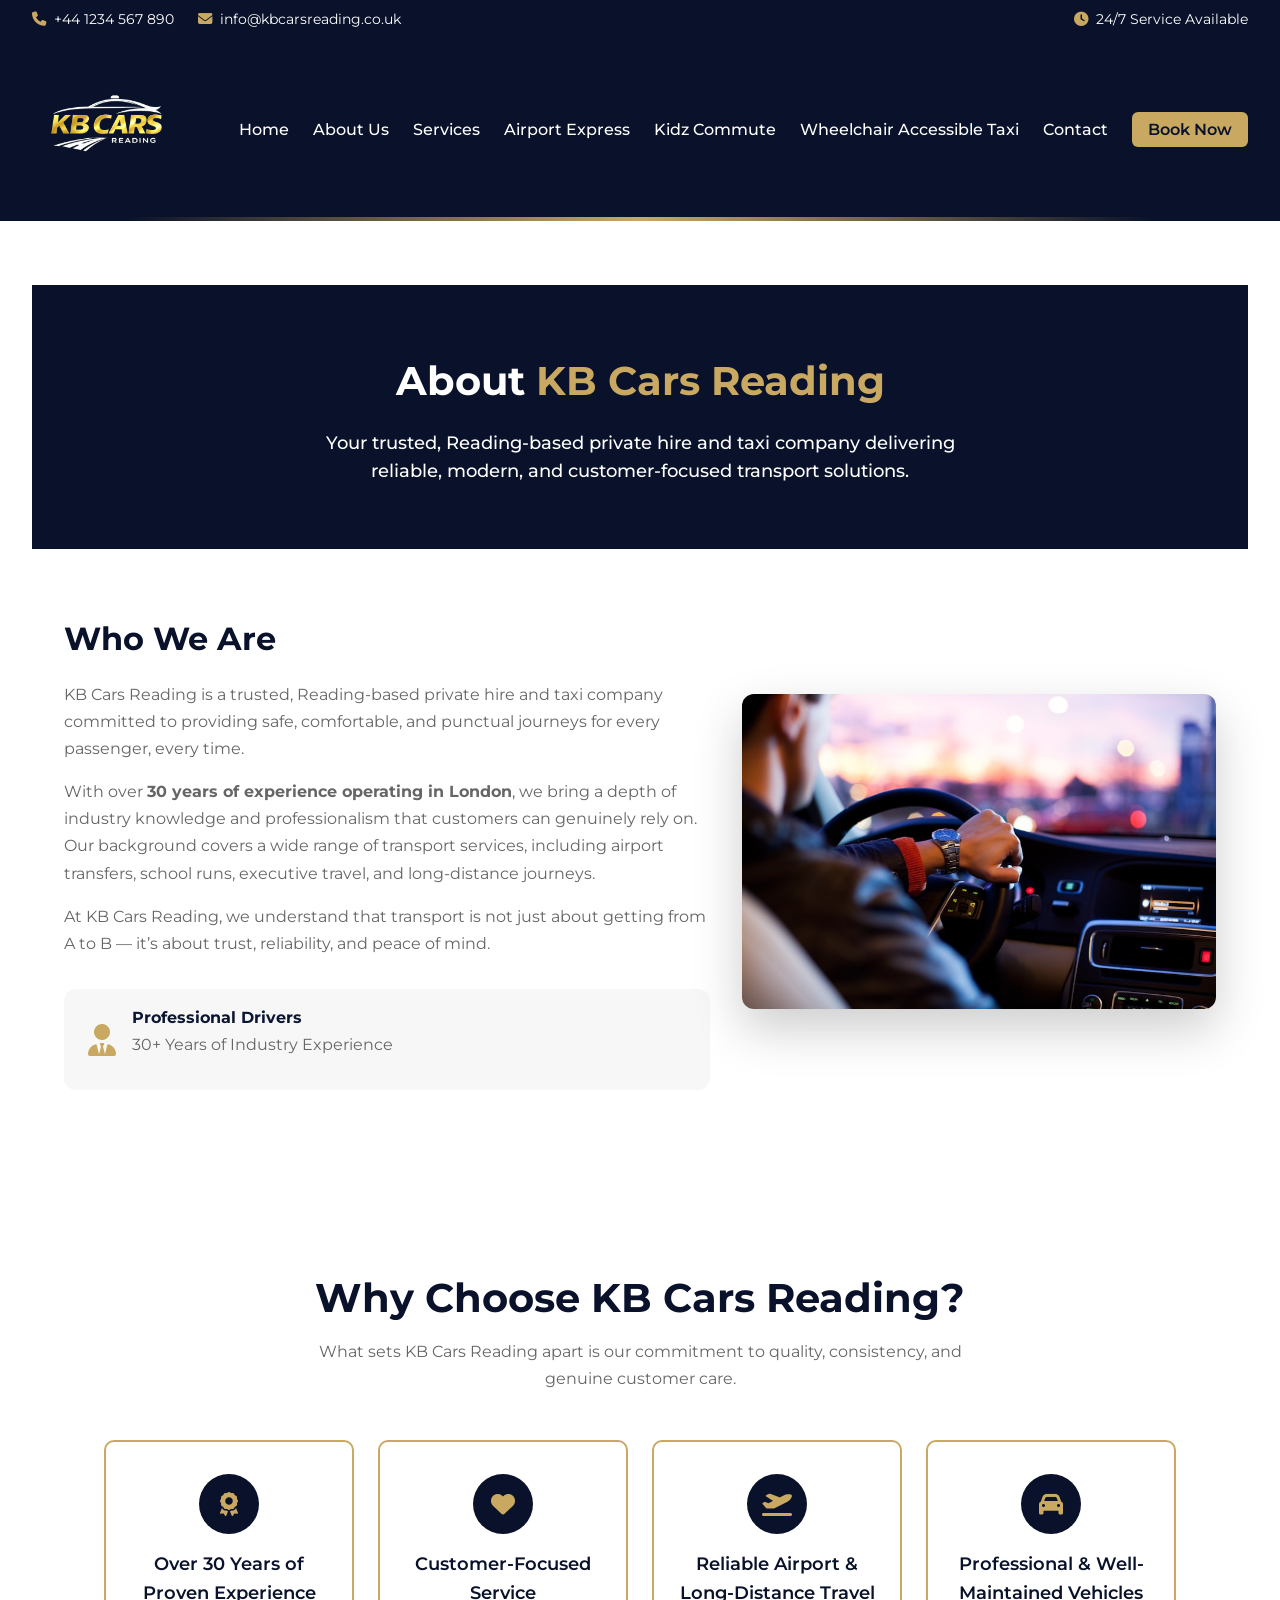
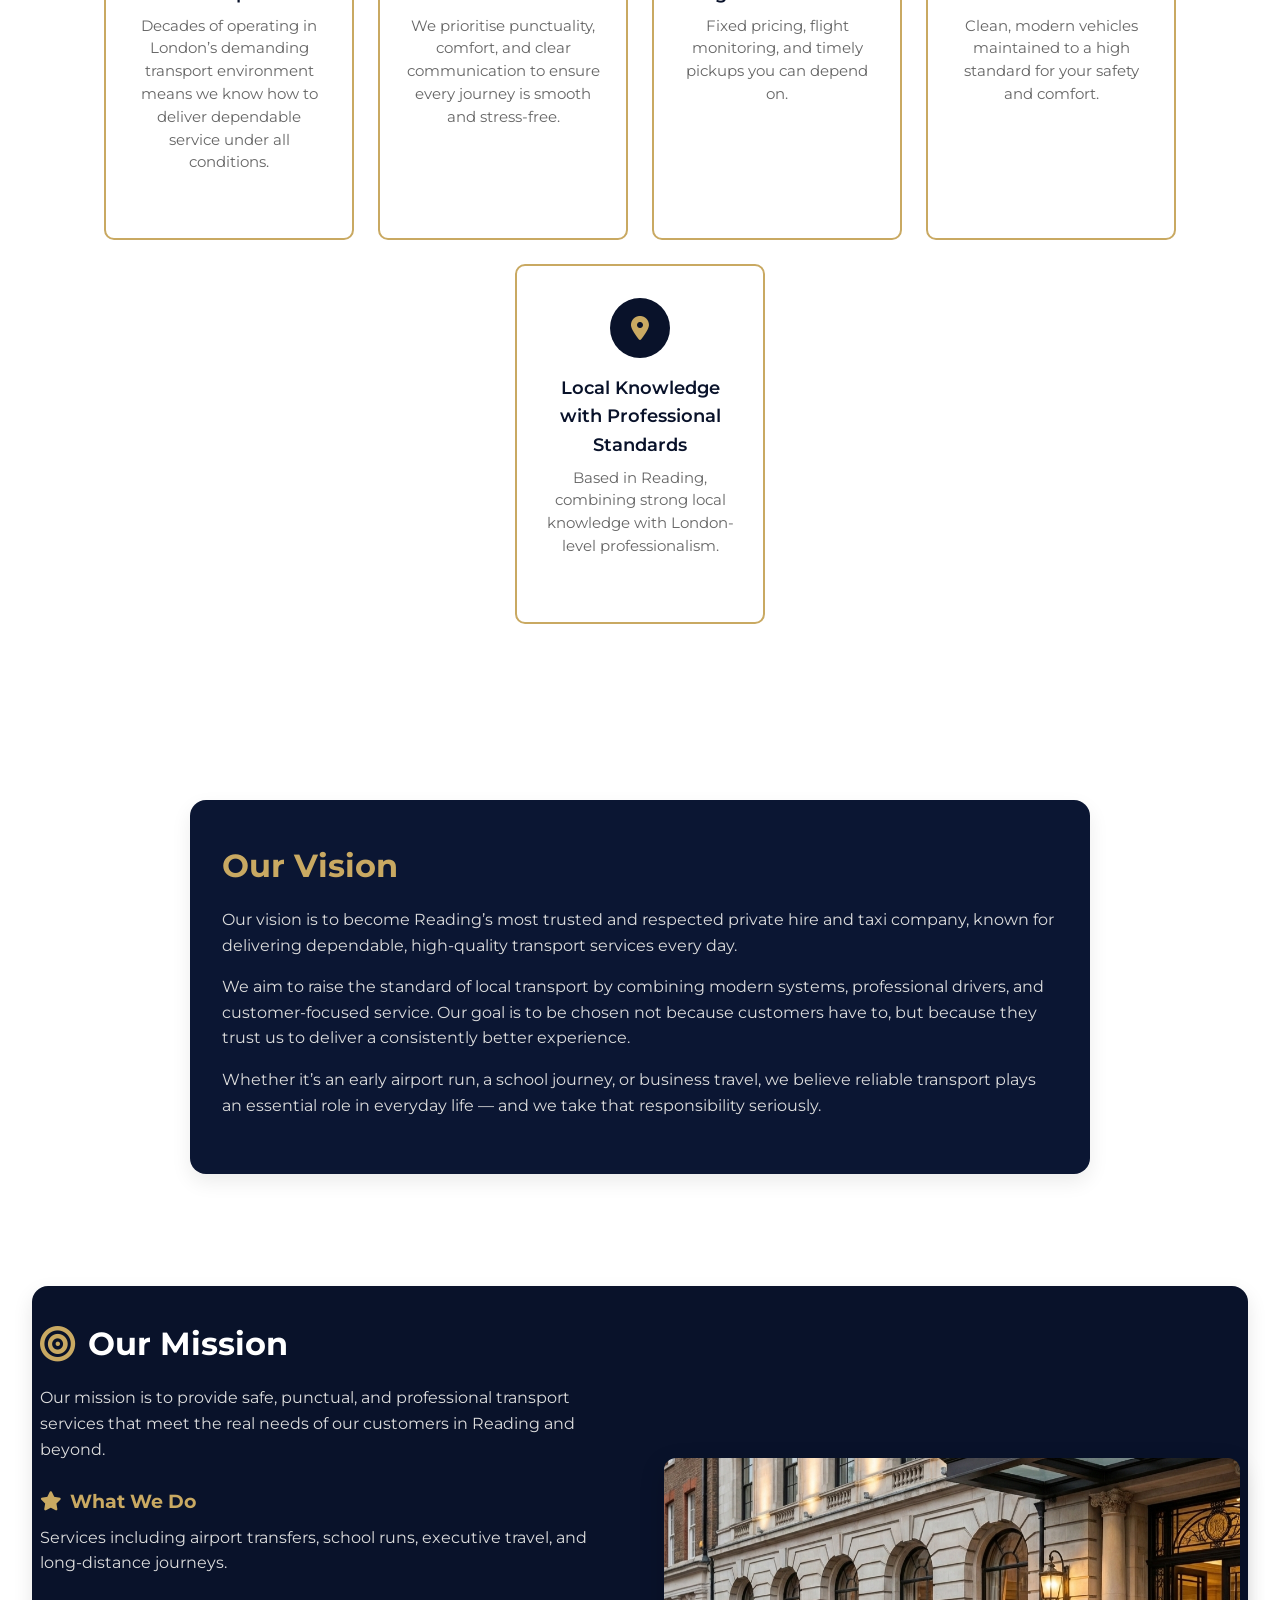
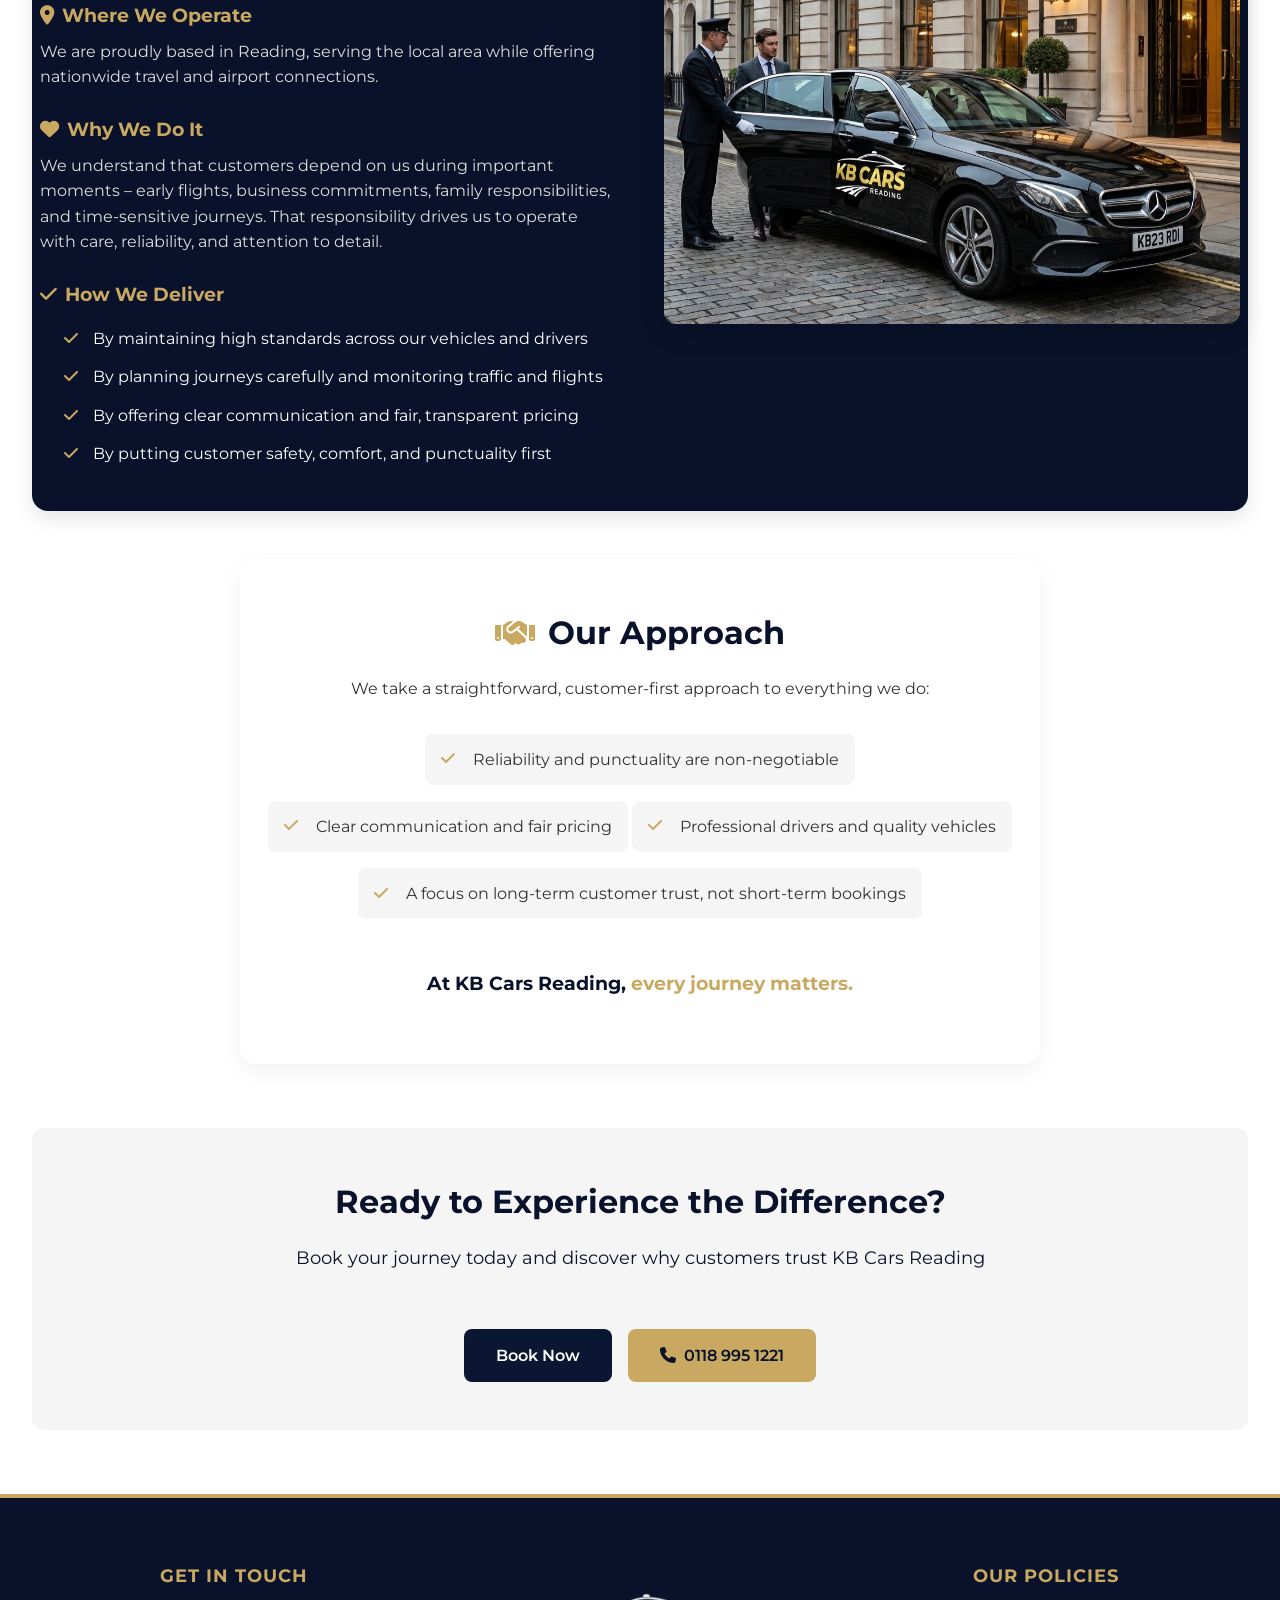
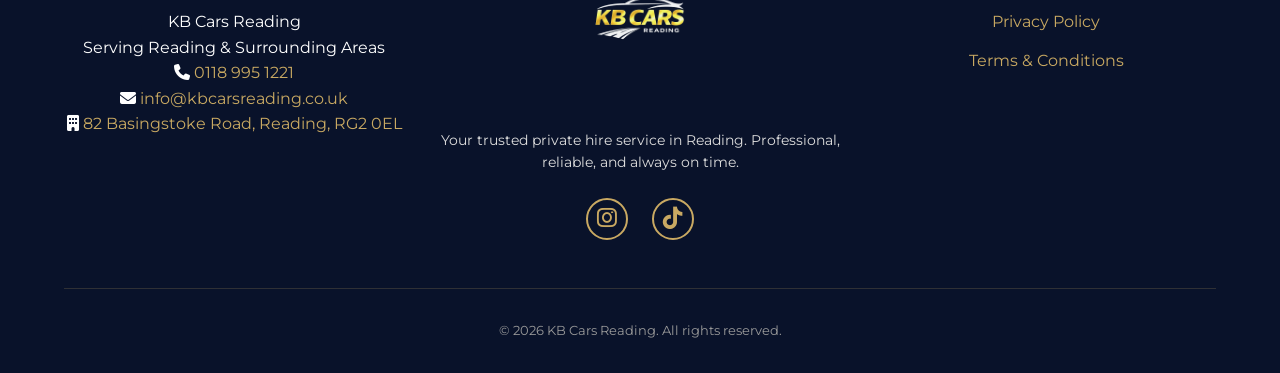
==== commit 396ab492: "Initial website upload" ====
--- a/about.html
+++ b/about.html
@@ -1,281 +1,318 @@
-<!DOCTYPE html>
-<html lang="en">
-<head>
-  <meta charset="UTF-8">
-  <meta name="viewport" content="width=device-width, initial-scale=1.0">
-<title>About Us | KB Cars Reading</title>
-
-
-  <!-- Link CSS -->
-  <link rel="stylesheet" href="style.css">
-
-  <!-- Google Fonts -->
-  <link rel="stylesheet" href="https://fonts.googleapis.com/css2?family=Montserrat:wght@400;600;700&display=swap">
-
-  <!-- Font Awesome for icons -->
-  <link
-  rel="stylesheet"
-  href="https://cdnjs.cloudflare.com/ajax/libs/font-awesome/6.5.1/css/all.min.css"
-  crossorigin="anonymous"
-/>
-
-</head>
-<body class="page-about">
-
-<!-- TOP INFO BAR -->
-<div class="top-bar">
-  <div class="top-bar-left">
-    <span>
-      <i class="fa-solid fa-phone"></i>
-      <a href="tel:+441234567890">+44 1234 567 890</a>
-    </span>
-    <span>
-      <i class="fa-solid fa-envelope"></i>
-      <a href="mailto:info@kbcarsreading.co.uk">info@kbcarsreading.co.uk</a>
-    </span>
-  </div>
-
-  <div class="top-bar-right">
-    <i class="fa-solid fa-clock"></i>
-    <span>24/7 Service Available</span>
-  </div>
-</div>
-
-
-  <!-- HEADER -->
-  <header>
-<div class="logo">
-  <a href="index.html">
-    <img src="images/transparent-logo.png" alt="KB Cars Reading Logo">
-  </a>
-</div>
-
-<nav>
-  <ul class="nav-links">
-    <li><a href="index.html">Home</a></li>
-    <li><a href="about.html">About Us</a></li>
-    <li><a href="services.html">Services</a></li>
-    <li><a href="airport-express.html">Airport Express</a></li>
-    <li><a href="kidz-commute.html">Kidz Commute</a></li>
-    <li><a href="contact.html">Contact</a></li>
-    <li class="nav-book">
-      <a href="book-now.html">Book Now</a>
-    </li>
-  </ul>
-</nav>
-
-
-
-  </header>
-
-
-    <main>
-  <section class="about-page">
-  <h1>
-    <span class="about">About</span> <span class="kb-cars">KB Cars Reading</span>
-  </h1>
-  <p class="intro">
-    Your trusted, Reading-based private hire and taxi company delivering reliable, modern, and customer-focused transport solutions.
-  </p>
-</section>
-
-
-    <!-- WHO WE ARE -->
-<section class="about-section">
-  <div class="about-container">
-    <div class="about-text">
-      <h2>Who We Are</h2>
-      <p>
-        KB Cars Reading is a trusted, Reading-based private hire and taxi company committed to providing safe, comfortable, and punctual journeys for every passenger, every time.
-      </p>
-      <p>
-        With over <strong>30 years of experience operating in London</strong>, we bring a depth of industry knowledge and professionalism that customers can genuinely rely on. Our background covers a wide range of transport services, including airport transfers, school runs, executive travel, and long-distance journeys.
-      </p>
-      <p>
-        At KB Cars Reading, we understand that transport is not just about getting from A to B — it’s about trust, reliability, and peace of mind.
-      </p>
-
-      <div class="experience-highlight">
-        <i class="fa-solid fa-user-tie"></i>
-        <div>
-          <strong>Professional Drivers</strong>
-          <p>30+ Years of Industry Experience</p>
-        </div>
-      </div>
-    </div>
-
-    <div class="about-image">
-      <img src="images/inside-car.png" alt="Inside Car">
-    </div>
-  </div>
-</section>
-
-
-    <!-- WHY CHOOSE US -->
-<section class="why-choose about-section">
-  <div class="section-header">
-    <h2 class="section-title">Why Choose KB Cars Reading?</h2>
-    <p class="section-description">
-      What sets KB Cars Reading apart is our commitment to quality, consistency, and genuine customer care.
-    </p>
-  </div>
-
-  <div class="cards-container">
-    <div class="feature-card">
-      <div class="icon"><i class="fa-solid fa-award"></i></div>
-      <h3>Over 30 Years of Proven Experience</h3>
-      <p>Decades of operating in London’s demanding transport environment means we know how to deliver dependable service under all conditions.</p>
-    </div>
-
-    <div class="feature-card">
-      <div class="icon"><i class="fa-solid fa-heart"></i></div>
-      <h3>Customer-Focused Service</h3>
-      <p>We prioritise punctuality, comfort, and clear communication to ensure every journey is smooth and stress-free.</p>
-    </div>
-
-    <div class="feature-card">
-      <div class="icon"><i class="fa-solid fa-plane-departure"></i></div>
-      <h3>Reliable Airport & Long-Distance Travel</h3>
-      <p>Fixed pricing, flight monitoring, and timely pickups you can depend on.</p>
-    </div>
-
-    <div class="feature-card">
-      <div class="icon"><i class="fa-solid fa-car"></i></div>
-      <h3>Professional & Well-Maintained Vehicles</h3>
-      <p>Clean, modern vehicles maintained to a high standard for your safety and comfort.</p>
-    </div>
-
-    <div class="feature-card">
-      <div class="icon"><i class="fa-solid fa-location-dot"></i></div>
-      <h3>Local Knowledge with Professional Standards</h3>
-      <p>Based in Reading, combining strong local knowledge with London-level professionalism.</p>
-    </div>
-  </div>
-</section>
-
-
-    <!-- OUR VISION -->
-<section class="about-section vision-section">
-  <div class="vision-card">
-    <h2>Our Vision</h2>
-    <p>
-      Our vision is to become Reading’s most trusted and respected private hire and taxi company, known for delivering dependable, high-quality transport services every day.
-    </p>
-    <p>
-      We aim to raise the standard of local transport by combining modern systems, professional drivers, and customer-focused service. Our goal is to be chosen not because customers have to, but because they trust us to deliver a consistently better experience.
-    </p>
-    <p>
-      Whether it’s an early airport run, a school journey, or business travel, we believe reliable transport plays an essential role in everyday life — and we take that responsibility seriously.
-    </p>
-  </div>
-</section>
-
-
-    <!-- OUR MISSION -->
-<section class="about-section mission-section">
-  <div class="mission-container">
-    <!-- Left Column: Text -->
-    <div class="mission-text">
-      <h2><i class="fa-solid fa-bullseye mission-icon"></i> Our Mission</h2>
-      <p>
-        Our mission is to provide safe, punctual, and professional transport services that meet the real needs of our customers in Reading and beyond.
-      </p>
-
-      <h3><i class="fa-solid fa-star mission-category-icon"></i> What We Do</h3>
-      <p>
-        Services including airport transfers, school runs, executive travel, and long-distance journeys.
-      </p>
-
-      <h3><i class="fa-solid fa-map-marker-alt mission-category-icon"></i> Where We Operate</h3>
-      <p>
-        We are proudly based in Reading, serving the local area while offering nationwide travel and airport connections.
-      </p>
-
-      <h3><i class="fa-solid fa-heart mission-category-icon"></i> Why We Do It</h3>
-      <p>
-        We understand that customers depend on us during important moments – early flights, business commitments, family responsibilities, and time-sensitive journeys. That responsibility drives us to operate with care, reliability, and attention to detail.
-      </p>
-
-      <h3><i class="fa-solid fa-check mission-category-icon"></i> How We Deliver</h3>
-      <ul class="mission-list">
-        <li>By maintaining high standards across our vehicles and drivers</li>
-        <li>By planning journeys carefully and monitoring traffic and flights</li>
-        <li>By offering clear communication and fair, transparent pricing</li>
-        <li>By putting customer safety, comfort, and punctuality first</li>
-      </ul>
-      
-    </div>
-
-    <!-- Right Column: Image -->
-    <div class="mission-image">
-<img src="images/hotel-car.png" alt="hotel-car">
-
-    </div>
-  </div>
-</section>
-
-<section class="about-section approach-section">
-  <h2><i class="fa-solid fa-handshake approach-icon"></i> Our Approach</h2>
-  <p>We take a straightforward, customer-first approach to everything we do:</p>
-
-  <ul class="approach-list">
-    <li>Reliability and punctuality are non-negotiable</li>
-    <li>Clear communication and fair pricing</li>
-    <li>Professional drivers and quality vehicles</li>
-    <li>A focus on long-term customer trust, not short-term bookings</li>
-  </ul>
-
-<p class="approach-final">
-  <span class="white-text">At KB Cars Reading,</span>
-  <span class="gold-text"> every journey matters.</span>
-</p>
-
-</section>
-
-<section class="about-cta">
-  <h2>Ready to Experience the Difference?</h2>
-  <p>Book your journey today and discover why customers trust KB Cars Reading</p>
-  <div class="cta-buttons">
-    <a href="book-now.html" class="btn-book">Book Now</a>
-    <a href="tel:01189951221" class="btn-call">
-      <i class="fa-solid fa-phone"></i> 0118 995 1221
-    </a>
-  </div>
-</section>
-
-
-  </main>  
-   
-
-
-  <!-- FOOTER -->
-<footer id="contact">
-
-  <div class="footer-logo">
-    <a href="index.html">
-      <img src="images/transparent-logo.png" alt="KB Cars Reading Logo">
-    </a>
-    <p class="footer-tagline">
-  Your trusted private hire service in Reading. Professional, reliable, and always on time.
-</p>
-  </div>
-
-
-    <p>KB Cars Reading | Serving Reading & Surrounding Areas</p>
-    <p>Contact: <a href="tel:+441234567890">0118 995 1221</a> | Email: <a href="mailto:info@kbcarsreading.co.uk">info@kbcarsreading.co.uk</a></p>
-        <div class="footer-socials">
-  <a href="https://instagram.com/kbcarsreading" target="_blank" aria-label="Instagram">
-    <i class="fa-brands fa-instagram"></i>
-  </a>
-
-  <a href="https://tiktok.com/@kbcars.reading" target="_blank" aria-label="TikTok">
-    <i class="fa-brands fa-tiktok"></i>
-  </a>
-</div>
-    <p>&copy; 2026 KB Cars Reading. All rights reserved.</p>
-  </footer>
-
-  <!-- Link JS -->
-  <script src="script.js"></script>
-</body>
-</html>
+<!DOCTYPE html>
+<html lang="en">
+
+<head>
+  <meta charset="UTF-8">
+  <meta name="viewport" content="width=device-width, initial-scale=1.0">
+  <title>About Us | KB Cars Reading</title>
+
+
+  <!-- Link CSS -->
+  <link rel="stylesheet" href="style.css">
+
+  <!-- Google Fonts -->
+  <link rel="stylesheet" href="https://fonts.googleapis.com/css2?family=Montserrat:wght@400;600;700&display=swap">
+
+  <!-- Font Awesome for icons -->
+  <link rel="stylesheet" href="https://cdnjs.cloudflare.com/ajax/libs/font-awesome/6.5.1/css/all.min.css"
+    crossorigin="anonymous" />
+
+</head>
+
+<body class="page-about">
+
+  <!-- TOP INFO BAR -->
+  <div class="top-bar">
+    <div class="top-bar-left">
+      <span>
+        <i class="fa-solid fa-phone"></i>
+        <a href="tel:+441234567890">+44 1234 567 890</a>
+      </span>
+      <span>
+        <i class="fa-solid fa-envelope"></i>
+        <a href="mailto:info@kbcarsreading.co.uk">info@kbcarsreading.co.uk</a>
+      </span>
+    </div>
+
+    <div class="top-bar-right">
+      <i class="fa-solid fa-clock"></i>
+      <span>24/7 Service Available</span>
+    </div>
+  </div>
+
+
+  <!-- HEADER -->
+<header>
+  <div class="logo reveal zoom-in">
+    <a href="index.html">
+      <img src="images/transparent-logo.png" alt="KB Cars Reading Logo">
+    </a>
+    <div class="menu-toggle">
+      <span></span>
+      <span></span>
+      <span></span>
+    </div>
+  </div>
+
+  <nav>
+    <ul class="nav-links">
+      <li><a href="index.html">Home</a></li>
+      <li><a href="about.html">About Us</a></li>
+      <li><a href="services.html">Services</a></li>
+      <li><a href="airport-express.html">Airport Express</a></li>
+      <li><a href="kidz-commute.html">Kidz Commute</a></li>
+      <li><a href="accessible.html">Wheelchair Accessible Taxi</a></li>
+      <li><a href="contact.html">Contact</a></li>
+      <li class="nav-book"><a href="book-now.html">Book Now</a></li>
+    </ul>
+  </nav>
+</header>
+
+
+
+  <main>
+    <section class="about-page reveal">
+      <h1>
+        <span class="about">About</span> <span class="kb-cars">KB Cars Reading</span>
+      </h1>
+      <p class="intro reveal">
+        Your trusted, Reading-based private hire and taxi company delivering reliable, modern, and customer-focused
+        transport solutions.
+      </p>
+    </section>
+
+
+    <!-- WHO WE ARE -->
+    <section class="about-section reveal">
+      <div class="about-container">
+        <div class="about-text reveal">
+          <h2>Who We Are</h2>
+          <p>
+            KB Cars Reading is a trusted, Reading-based private hire and taxi company committed to providing safe,
+            comfortable, and punctual journeys for every passenger, every time.
+          </p>
+          <p>
+            With over <strong>30 years of experience operating in London</strong>, we bring a depth of industry
+            knowledge and professionalism that customers can genuinely rely on. Our background covers a wide range of
+            transport services, including airport transfers, school runs, executive travel, and long-distance journeys.
+          </p>
+          <p>
+            At KB Cars Reading, we understand that transport is not just about getting from A to B — it’s about trust,
+            reliability, and peace of mind.
+          </p>
+
+          <div class="experience-highlight reveal">
+            <i class="fa-solid fa-user-tie"></i>
+            <div>
+              <strong>Professional Drivers</strong>
+              <p>30+ Years of Industry Experience</p>
+            </div>
+          </div>
+        </div>
+
+        <div class="about-image reveal fade-left">
+          <img src="images/inside-car.png" alt="Inside Car">
+        </div>
+      </div>
+    </section>
+
+
+    <!-- WHY CHOOSE US -->
+    <section class="why-choose about-section reveal">
+      <div class="section-header reveal">
+        <h2 class="section-title">Why Choose KB Cars Reading?</h2>
+        <p class="section-description">
+          What sets KB Cars Reading apart is our commitment to quality, consistency, and genuine customer care.
+        </p>
+      </div>
+
+      <div class="cards-container">
+        <div class="feature-card reveal">
+          <div class="icon reveal fade-left"><i class="fa-solid fa-award"></i></div>
+          <h3>Over 30 Years of Proven Experience</h3>
+          <p>Decades of operating in London’s demanding transport environment means we know how to deliver dependable
+            service under all conditions.</p>
+        </div>
+
+        <div class="feature-card reveal">
+          <div class="icon reveal fade-left"><i class="fa-solid fa-heart"></i></div>
+          <h3>Customer-Focused Service</h3>
+          <p>We prioritise punctuality, comfort, and clear communication to ensure every journey is smooth and
+            stress-free.</p>
+        </div>
+
+        <div class="feature-card reveal">
+          <div class="icon reveal fade-left"><i class="fa-solid fa-plane-departure"></i></div>
+          <h3>Reliable Airport & Long-Distance Travel</h3>
+          <p>Fixed pricing, flight monitoring, and timely pickups you can depend on.</p>
+        </div>
+
+        <div class="feature-card reveal">
+          <div class="icon reveal fade-left"><i class="fa-solid fa-car"></i></div>
+          <h3>Professional & Well-Maintained Vehicles</h3>
+          <p>Clean, modern vehicles maintained to a high standard for your safety and comfort.</p>
+        </div>
+
+        <div class="feature-card reveal">
+          <div class="icon reveal fade-left"><i class="fa-solid fa-location-dot"></i></div>
+          <h3>Local Knowledge with Professional Standards</h3>
+          <p>Based in Reading, combining strong local knowledge with London-level professionalism.</p>
+        </div>
+      </div>
+    </section>
+
+
+    <!-- OUR VISION -->
+    <section class="about-section vision-section reveal">
+      <div class="vision-card">
+        <h2>Our Vision</h2>
+        <p>
+          Our vision is to become Reading’s most trusted and respected private hire and taxi company, known for
+          delivering dependable, high-quality transport services every day.
+        </p>
+        <p>
+          We aim to raise the standard of local transport by combining modern systems, professional drivers, and
+          customer-focused service. Our goal is to be chosen not because customers have to, but because they trust us to
+          deliver a consistently better experience.
+        </p>
+        <p>
+          Whether it’s an early airport run, a school journey, or business travel, we believe reliable transport plays
+          an essential role in everyday life — and we take that responsibility seriously.
+        </p>
+      </div>
+    </section>
+
+
+    <!-- OUR MISSION -->
+    <section class="about-section mission-section reveal">
+      <div class="mission-container">
+        <!-- Left Column: Text -->
+        <div class="mission-text reveal">
+          <h2 class=" reveal fade-left"><i class="fa-solid fa-bullseye mission-icon"></i> Our Mission</h2>
+          <p>
+            Our mission is to provide safe, punctual, and professional transport services that meet the real needs of
+            our customers in Reading and beyond.
+          </p>
+
+          <h3 class=" reveal fade-left"><i class="fa-solid fa-star mission-category-icon"></i> What We Do</h3>
+          <p>
+            Services including airport transfers, school runs, executive travel, and long-distance journeys.
+          </p>
+
+          <h3 class=" reveal fade-left"><i class="fa-solid fa-map-marker-alt mission-category-icon"></i> Where We Operate</h3>
+          <p>
+            We are proudly based in Reading, serving the local area while offering nationwide travel and airport
+            connections.
+          </p>
+
+          <h3 class=" reveal fade-left"><i class="fa-solid fa-heart mission-category-icon"></i> Why We Do It</h3>
+          <p>
+            We understand that customers depend on us during important moments – early flights, business commitments,
+            family responsibilities, and time-sensitive journeys. That responsibility drives us to operate with care,
+            reliability, and attention to detail.
+          </p>
+
+          <h3 class=" reveal fade-left"><i class="fa-solid fa-check mission-category-icon"></i> How We Deliver</h3>
+          <ul class="mission-list">
+            <li>By maintaining high standards across our vehicles and drivers</li>
+            <li>By planning journeys carefully and monitoring traffic and flights</li>
+            <li>By offering clear communication and fair, transparent pricing</li>
+            <li>By putting customer safety, comfort, and punctuality first</li>
+          </ul>
+
+        </div>
+
+        <!-- Right Column: Image -->
+        <div class="mission-image  reveal fade-right">
+          <img src="images/hotel-car.png" alt="hotel-car">
+
+        </div>
+      </div>
+    </section>
+
+    <section class="about-section approach-section reveal">
+      <h2><i class="fa-solid fa-handshake approach-icon"></i> Our Approach</h2>
+      <p>We take a straightforward, customer-first approach to everything we do:</p>
+
+      <ul class="approach-list reveal">
+        <li class=" reveal fade-down">Reliability and punctuality are non-negotiable</li>
+        <li class=" reveal fade-left">Clear communication and fair pricing</li>
+        <li class=" reveal fade-right">Professional drivers and quality vehicles</li>
+        <li class=" reveal fade-up">A focus on long-term customer trust, not short-term bookings</li>
+      </ul>
+
+      <p class="approach-final reveal">
+        <span class="white-text">At KB Cars Reading,</span>
+        <span class="gold-text"> every journey matters.</span>
+      </p>
+
+    </section>
+
+    <section class="about-cta reveal">
+      <h2>Ready to Experience the Difference?</h2>
+      <p>Book your journey today and discover why customers trust KB Cars Reading</p>
+      <div class="cta-buttons">
+        <a href="book-now.html" class="btn-book reveal fade-left">Book Now</a>
+        <a href="tel:01189951221" class="btn-call reveal fade-right ">
+          <i class="fa-solid fa-phone"></i> 0118 995 1221
+        </a>
+      </div>
+    </section>
+
+
+  </main>
+
+
+
+  <!-- FOOTER -->
+<footer id="contact" class="reveal fade-up">
+  <div class="footer-container">
+    
+    <div class="footer-column footer-left">
+      <h3>Get In Touch</h3>
+      <p>KB Cars Reading</p>
+      <p>Serving Reading & Surrounding Areas</p>
+      <p><i class="fa-solid fa-phone"></i> <a href="tel:01189951221">0118 995 1221</a></p>
+      <p><i class="fa-solid fa-envelope"></i> <a href="mailto:info@kbcarsreading.co.uk">info@kbcarsreading.co.uk</a></p>
+      <p><i class="fa-solid fa-building"></i> <a>82 Basingstoke Road, Reading, RG2 0EL</a></p>
+    </div>
+
+    <div class="footer-column footer-center">
+      <div class="footer-logo">
+        <a href="index.html">
+          <img src="images/transparent-logo.png" alt="KB Cars Reading Logo">
+        </a>
+      </div>
+      <p class="footer-tagline">
+        Your trusted private hire service in Reading. Professional, reliable, and always on time.
+      </p>
+      <div class="footer-socials">
+        <a href="https://instagram.com/kbcarsreading" target="_blank" aria-label="Instagram">
+          <i class="fa-brands fa-instagram"></i>
+        </a>
+        <a href="https://tiktok.com/@kbcars.reading" target="_blank" aria-label="TikTok">
+          <i class="fa-brands fa-tiktok"></i>
+        </a>
+      </div>
+    </div>
+
+<div class="footer-column footer-right">
+  <h3>Our Policies</h3>
+  <ul>
+    <li><a href="policies.html#privacy">Privacy Policy</a></li>
+    <li><a href="policies.html#terms">Terms & Conditions</a></li>
+  </ul>
+</div>
+
+  </div>
+
+  <div class="footer-bottom">
+    <p>&copy; 2026 KB Cars Reading. All rights reserved.</p>
+  </div>
+</footer>
+
+  <!-- Link JS -->
+  <script src="script.js"></script>
+</body>
+
+</html>
--- a/style.css
+++ b/style.css
@@ -1,3698 +1,4586 @@
-/* RESET */
-* {
-  margin: 0;
-  padding: 0;
-  box-sizing: border-box;
-  font-family: 'Montserrat', sans-serif;
-}
-
-body {
-  line-height: 1.6;
-  color: #0B1633;
-  background-color: #fff;
-}
-/* TOP INFO BAR */
-.top-bar {
-  background-color: #09122a; /* slightly darker navy */
-  color: #fff;
-  font-size: 0.9rem;
-  padding: 0.5rem 2rem;
-  display: flex;
-  justify-content: space-between;
-  align-items: center;
-}
-
-.top-bar-left {
-  display: flex;
-  gap: 1.5rem;
-  align-items: center;
-}
-
-.top-bar-left span,
-.top-bar-right {
-  display: flex;
-  align-items: center;
-  gap: 0.5rem;
-}
-
-.top-bar a {
-  color: #fff;
-  text-decoration: none;
-}
-
-.top-bar a:hover {
-  color: #C9A962; /* gold hover */
-}
-
-.top-bar i {
-  color: #C9A962; /* gold icons */
-  font-size: 0.9rem;
-}
-
-a {
-  text-decoration: none;
-  color: inherit;
-}
-
-/* HEADER */
-header {
-background-color: #09122a;
-  color: #fff;
-  display: flex;
-  justify-content: space-between;
-  align-items: center;   /* THIS keeps logo and nav aligned */
-  padding: 1rem 2rem;
-  position: sticky;
-  top: 0;
-  z-index: 1000;
-}
-
-
-header .logo img {
-  height: 150px;          /* Adjust if needed */
-  width: auto;
-  display: block;
-}
-
-
-nav ul {
-  display: flex;
-  gap: 1.5rem;
-}
-
-nav ul li a {
-  font-weight: 500;
-  transition: color 0.3s;
-}
-
-nav ul li a:hover {
-  color: #C9A962;
-}
-
-/* HERO SECTION */
-/* HERO SECTION */
-.hero {
-  background: url('images/hero-image.jpg') center/cover no-repeat;
-  color: #fff;
-  text-align: center;
-  padding: 6rem 2rem;
-  position: relative;
-}
-
-
-.hero::after {
-  content: '';
-  position: absolute;
-  top: 0; left: 0;
-  width: 100%; height: 100%;
-  background: rgba(11, 22, 51, 0.6);
-  z-index: 0;
-}
-
-
-.hero-content {
-  position: relative;
-  z-index: 1;
-  max-width: 800px;
-  margin: 0 auto;
-}
-
-.hero h1 {
-  font-size: 2.5rem;
-  margin-bottom: 1rem;
-}
-
-.hero p {
-  font-size: 1.2rem;
-  margin-bottom: 2rem;
-}
-
-.hero .cta-btn {
-  display: inline-block;
-  background-color: #C9A962;
-  color: #0B1633;
-  padding: 0.75rem 1.5rem;
-  margin: 0 0.5rem;
-  border-radius: 8px;
-  font-weight: 600;
-  transition: background 0.3s, transform 0.3s;
-}
-
-.hero .cta-btn:hover {
-  background-color: #C9A962;
-  transform: translateY(-2px);
-}
-
-/* SERVICES */
-.services {
-  padding: 4rem 2rem;
-  text-align: center;
-  background-color: #fff;
-}
-
-.services h2 {
-  font-size: 2rem;
-  margin-bottom: 2rem;
-}
-
-.service-cards {
-  display: flex;
-  flex-wrap: wrap;
-  gap: 2rem;
-  justify-content: center;
-}
-
-.service-card {
-  background: #f9f9f9;
-  padding: 2rem;
-  border-radius: 12px;
-  box-shadow: 0 4px 12px rgba(0,0,0,0.05);
-  flex: 1 1 250px;
-  max-width: 300px;
-  transition: transform 0.3s;
-}
-
-.service-card:hover {
-  transform: translateY(-5px);
-}
-
-.service-card h3 {
-  margin-bottom: 1rem;
-  color: #0B1633;
-}
-
-.service-card p {
-  color: #555;
-}
-
-/* TRUST */
-.trust {
-  padding: 4rem 2rem;
-  background-color: #fefaf5;
-  text-align: center;
-}
-
-.trust h2 {
-  font-size: 2rem;
-  margin-bottom: 2rem;
-}
-
-.trust-icons {
-  display: flex;
-  flex-wrap: wrap;
-  justify-content: center;
-  gap: 2rem;
-}
-
-.trust-item {
-  display: flex;
-  flex-direction: column;
-  align-items: center;
-  gap: 0.5rem;
-  max-width: 150px;
-}
-
-.trust-item i {
-  font-size: 2rem;
-  color: #C9A962;
-}
-
-/* BOOKING FORM */
-.booking {
-  padding: 4rem 2rem;
-  text-align: center;
-  background-color: #fff;
-}
-
-.booking h2 {
-  font-size: 2rem;
-  margin-bottom: 2rem;
-}
-
-.booking form {
-  max-width: 600px;
-  margin: 0 auto;
-  display: grid;
-  gap: 1rem;
-}
-
-.booking input, .booking select, .booking button {
-  padding: 0.75rem 1rem;
-  border-radius: 8px;
-  border: 1px solid #ccc;
-  font-size: 1rem;
-  width: 100%;
-}
-
-.booking button {
-  background-color: #0B1633;
-  color: #fff;
-  border: none;
-  font-weight: 600;
-  cursor: pointer;
-  transition: background 0.3s;
-}
-
-.booking button:hover {
-  background-color: #09122a;
-}
-
-/* FOOTER */
-footer {
-  background-color: #0B1633;
-  color: #fff;
-  padding: 2rem;
-  text-align: center;
-}
-
-footer a {
-  color: #C9A962;
-}
-
-/* RESPONSIVE */
-@media (max-width: 768px) {
-  nav ul {
-    flex-direction: column;
-    gap: 1rem;
-  }
-
-  .service-cards {
-    flex-direction: column;
-    align-items: center;
-  }
-
-  .trust-icons {
-    flex-direction: column;
-  }
-}
-@media (max-width: 768px) {
-  .top-bar {
-    flex-direction: column;
-    gap: 0.5rem;
-    text-align: center;
-  }
-
-  .top-bar-left {
-    flex-direction: column;
-    gap: 0.3rem;
-  }
-}
-/* ===== GLOBAL PAGE STYLES ===== */
-
-main {
-  padding: 4rem 2rem;
-  background-color: #ffffff;
-}
-
-main h1 {
-  font-size: 2.5rem;
-  margin-bottom: 1rem;
-  color: #09122a;
-}
-
-main h2 {
-  font-size: 1.8rem;
-  margin-bottom: 1rem;
-  color: #09122a;
-}
-
-main h3 {
-  font-size: 1.2rem;
-  margin-top: 1.5rem;
-  margin-bottom: 0.5rem;
-  color: #09122a;
-}
-
-main p {
-  max-width: 900px;
-  margin-bottom: 1rem;
-  line-height: 1.7;
-  color: #333;
-}
-
-/* ===== ABOUT / CONTENT SECTIONS ===== */
-
-.about-section {
-  margin-bottom: 3rem;
-}
-
-.intro {
-  font-size: 1.1rem;
-  font-weight: 500;
-  max-width: 900px;
-}
-
-/* Feature lists */
-.about-features,
-.mission-list,
-.approach-list {
-  list-style: none;
-  padding: 0;
-  margin-top: 1.5rem;
-}
-
-.about-features li,
-.mission-list li,
-.approach-list li {
-  margin-bottom: 1rem;
-  padding-left: 2rem;
-  position: relative;
-}
-
-.about-features li i {
-  position: absolute;
-  left: 0;
-  top: 0.3rem;
-  color: #C9A962;
-}
-
-/* Experience highlight box */
-.experience-highlight {
-  display: flex;
-  align-items: center;
-  gap: 1rem;
-  background: #f7f7f7;
-  padding: 1.2rem 1.5rem;
-  border-radius: 12px;
-  margin-top: 2rem;
-}
-
-.experience-highlight i {
-  font-size: 2rem;
-  color: #C9A962;
-}
-
-/* ===== CTA SECTION ===== */
-
-.about-cta {
-  background-color: #09122a;
-  color: #fff;
-  padding: 3rem 2rem;
-  border-radius: 16px;
-  text-align: center;
-}
-
-.about-cta h2 {
-  color: #fff;
-}
-
-.about-cta p {
-  color: #ddd;
-}
-
-
-
-
-/* ===== RESPONSIVE ===== */
-
-@media (max-width: 768px) {
-  main {
-    padding: 2.5rem 1.5rem;
-  }
-
-  main h1 {
-    font-size: 2rem;
-  }
-}
-/* ===== SERVICES PAGE ===== */
-
-.services-hero {
-  text-align: center;
-  margin-bottom: 4rem;
-}
-
-.service-stats {
-  margin-top: 3rem;
-  display: grid;
-  grid-template-columns: repeat(auto-fit, minmax(220px, 1fr));
-  gap: 1.5rem;
-}
-
-.stat-card {
-  background: #f8f8f8;
-  padding: 1.5rem;
-  border-radius: 14px;
-  text-align: center;
-  box-shadow: 0 4px 12px rgba(0,0,0,0.05);
-}
-
-.stat-card i {
-  font-size: 1.8rem;
-  color: #C9A962;
-  margin-bottom: 0.5rem;
-}
-
-.stat-card h3 {
-  margin-bottom: 0.3rem;
-  color: #09122a;
-}
-
-/* Service blocks */
-
-.service-block {
-  max-width: 1000px;
-  margin: 0 auto 4rem auto;
-  padding: 2.5rem;
-  background: #ffffff;
-  border-radius: 16px;
-  box-shadow: 0 6px 18px rgba(0,0,0,0.05);
-}
-
-.service-block.alt {
-  background: #f9f9f9;
-}
-
-.service-block h2 {
-  margin-bottom: 0.8rem;
-}
-
-.service-block p {
-  margin-bottom: 1rem;
-}
-
-.service-block ul {
-  list-style: none;
-  padding: 0;
-  margin-bottom: 1.5rem;
-}
-
-.service-block ul li {
-  padding-left: 1.8rem;
-  margin-bottom: 0.6rem;
-  position: relative;
-}
-
-.service-block ul li::before {
-  content: "✔";
-  position: absolute;
-  left: 0;
-  color: #C9A962;
-  font-weight: bold;
-}
-
-/* Buttons */
-
-.btn-secondary {
-  display: inline-block;
-  background: #09122a;
-  color: #fff;
-  padding: 0.6rem 1.4rem;
-  border-radius: 8px;
-  font-weight: 600;
-  transition: all 0.3s;
-}
-
-.btn-secondary:hover {
-  background: #0B1633;
-  transform: translateY(-2px);
-}
-
-/* CTA */
-
-.services-cta {
-  background: #09122a;
-  color: #fff;
-  text-align: center;
-  padding: 4rem 2rem;
-  border-radius: 20px;
-  margin-top: 5rem;
-}
-
-.services-cta h2 {
-  color: #fff;
-}
-
-.services-cta p {
-  color: #ddd;
-}
-
-.cta-buttons {
-  margin-top: 1.5rem;
-  display: flex;
-  gap: 1rem;
-  justify-content: center;
-  flex-wrap: wrap;
-}
-
-
-/* ===== SERVICE PAGES ===== */
-
-.services-hero {
-  background: #0b1633;
-  color: #fff;
-  padding: 4rem 2rem;
-  text-align: center;
-}
-
-.services-hero .tagline {
-  color: #C9A962;
-  font-weight: 600;
-  letter-spacing: 1px;
-  text-transform: uppercase;
-}
-
-.services-hero h1 {
-  font-size: 2.5rem;
-  margin: 1rem 0;
-}
-
-.services-hero .intro {
-  max-width: 700px;
-  margin: 0 auto 2rem;
-  font-size: 1.1rem;
-}
-
-.hero-actions {
-  display: flex;
-  justify-content: center;
-  gap: 1rem;
-  flex-wrap: wrap;
-}
-
-/* Feature Grid */
-.features-grid {
-  display: grid;
-  grid-template-columns: repeat(auto-fit, minmax(220px, 1fr));
-  gap: 2rem;
-}
-
-.feature {
-  text-align: center;
-}
-
-.feature i {
-  font-size: 2rem;
-  color: #C9A962;
-  margin-bottom: 1rem;
-}
-
-/* Airports */
-.airports-grid {
-  display: grid;
-  grid-template-columns: repeat(auto-fit, minmax(240px, 1fr));
-  gap: 2rem;
-}
-
-.airport-card {
-  background: #fff;
-  padding: 2rem;
-  border-radius: 12px;
-  box-shadow: 0 10px 30px rgba(0,0,0,0.08);
-}
-
-/* Steps */
-.steps {
-  display: grid;
-  grid-template-columns: repeat(auto-fit, minmax(220px, 1fr));
-  gap: 2rem;
-  text-align: center;
-}
-
-.step span {
-  display: inline-block;
-  background: #C9A962;
-  color: #0b1633;
-  font-weight: 700;
-  padding: 0.5rem 1rem;
-  border-radius: 50px;
-  margin-bottom: 1rem;
-}
-
-/* Included List */
-.included-list {
-  max-width: 700px;
-  margin: 0 auto;
-  list-style: none;
-}
-
-.included-list li {
-  padding: 0.5rem 0;
-  position: relative;
-  padding-left: 1.5rem;
-}
-
-.included-list li::before {
-  content: "✓";
-  color: #C9A962;
-  position: absolute;
-  left: 0;
-}
-
-/* CTA */
-.services-cta {
-  background: #0b1633;
-  color: #fff;
-  text-align: center;
-  padding: 4rem 2rem;
-}
-
-.services-cta .cta-phone {
-  margin-top: 1rem;
-  color: #C9A962;
-}
-/* ===== ACTIVE NAV LINK ===== */
-
-.nav-links a.active {
-  color: #C9A962;
-  position: relative;
-}
-
-.nav-links a.active::after {
-  content: "";
-  position: absolute;
-  left: 0;
-  bottom: -6px;
-  width: 100%;
-  height: 2px;
-  background-color: #C9A962;
-  border-radius: 2px;
-}
-/* ===== OTHER STYLES ABOVE ===== */
-
-/* Hover effect for service cards */
-.airport-card:hover {
-  transform: translateY(-5px);
-  transition: transform 0.3s ease;
-}
-/* ===== FORM INPUT STYLING ===== */
-
-.contact-form input,
-.contact-form select,
-.contact-form textarea {
-  width: 100%;
-  padding: 0.75rem 1rem;
-  margin: 0.5rem 0;
-  border: 1px solid #ccc;
-  border-radius: 8px;
-  font-size: 1rem;
-  transition: all 0.3s ease;
-  font-family: 'Montserrat', sans-serif;
-}
-
-.contact-form input:focus,
-.contact-form select:focus,
-.contact-form textarea:focus {
-  outline: none;
-  border-color: #C9A962; /* gold accent */
-  box-shadow: 0 0 8px rgba(201, 162, 77, 0.4); /* subtle gold glow */
-}
-
-
-
-.contact-form textarea {
-  min-height: 120px;
-  resize: vertical;
-}
-/* ===== SERVICE TYPE BUBBLES ===== */
-
-.service-type-options {
-  display: flex;
-  flex-wrap: wrap;
-  gap: 1rem;
-  margin-bottom: 1rem;
-}
-
-.service-type-options input[type="radio"] {
-  display: none; /* hide the radio button */
-}
-
-.service-type-options .service-option {
-  display: flex;
-  flex-direction: column;
-  align-items: center;
-  justify-content: center;
-  background-color: #0b1633; /* navy background */
-  color: #f0f0f0; /* light grey text */
-  padding: 1.5rem 1rem;
-  border-radius: 12px;
-  cursor: pointer;
-  min-width: 120px;
-  text-align: center;
-  transition: all 0.3s ease;
-  font-family: 'Montserrat', sans-serif;
-  flex: 1 1 120px;
-}
-
-.service-type-options .service-option i {
-  font-size: 2rem;
-  margin-bottom: 0.5rem;
-}
-
-.service-type-options .service-option span {
-  font-weight: 600;
-}
-
-/* Hover effect */
-.service-type-options .service-option:hover {
-  filter: brightness(1.15);
-}
-
-/* Selected state */
-.service-type-options input[type="radio"]:checked + label {
-  background-color: #C9A962; /* gold */
-  color: #0b1633;
-  font-weight: 700;
-  box-shadow: 0 5px 15px rgba(0,0,0,0.15);
-}
-.service-type-options .service-option:hover {
-  transform: scale(1.05);
-}
-/* ===== SERVICE TYPE BUBBLES ===== */
-.service-type-options {
-  display: flex;
-  flex-wrap: wrap;
-  gap: 1rem;
-  margin-bottom: 1rem;
-}
-
-.service-type-options input[type="radio"] {
-  display: none; /* hide radio button */
-}
-
-.service-type-options .service-option {
-  display: flex;
-  flex-direction: column;
-  align-items: center;
-  justify-content: center;
-  background-color: #0b1633; /* navy background */
-  color: #f0f0f0; /* light grey text */
-  padding: 1.5rem 1rem;
-  border-radius: 12px;
-  cursor: pointer;
-  min-width: 120px;
-  text-align: center;
-  transition: all 0.3s ease;
-  font-family: 'Montserrat', sans-serif;
-  flex: 1 1 120px;
-}
-
-.service-type-options .service-option i {
-  font-size: 2rem;
-  margin-bottom: 0.5rem;
-}
-
-.service-type-options .service-option span {
-  font-weight: 600;
-}
-
-/* Hover effect */
-.service-type-options .service-option:hover {
-  filter: brightness(1.15);
-  transform: scale(1.05);
-}
-
-/* Selected state */
-.service-type-options input[type="radio"]:checked + label {
-  background-color: #C9A962; /* gold */
-  color: #0b1633;
-  font-weight: 700;
-  box-shadow: 0 5px 15px rgba(0,0,0,0.15);
-}
-/* ===== HERO SECTION / PAGE HEADER ===== */
-.services-hero {
-  background-color: #09122a; /* match main header */
-  color: #ffffff;             /* white text for contrast */
-  padding: 3rem 1rem;
-  text-align: center;
-  font-family: 'Montserrat', sans-serif;
-}
-
-.services-hero h1 {
-  font-size: 2.5rem;
-  margin-bottom: 1rem;
-}
-
-.services-hero p {
-  font-size: 1.1rem;
-  max-width: 700px;
-  margin: 0 auto;
-  color: #f0f0f0; /* lighter white for subtext */
-}
-.gold-text {
-  color: #C9A962; /* metallic gold accent */
-}
-/* ===== FORM ROWS FOR TWO-COLUMN LAYOUT ===== */
-.booking-form .form-row {
-  display: flex;
-  gap: 1rem;
-  flex-wrap: wrap; /* wraps on small screens */
-  margin-bottom: 1rem;
-}
-
-/* ===== FORM ROWS FOR TWO-COLUMN LAYOUT ===== */
-.booking-form .form-row {
-  display: flex;
-  gap: 1rem;
-  flex-wrap: wrap; /* wraps on small screens */
-  margin-bottom: 1rem;
-}
-
-.booking-form .form-row .form-group {
-  flex: 1 1 calc(50% - 0.5rem); /* two equal columns */
-  display: flex;
-  flex-direction: column;
-}
-
-.booking-form .form-row .form-group input,
-.booking-form .form-row .form-group textarea {
-  flex: 1;
-  box-sizing: border-box;
-  padding: 0.6rem 0.8rem;
-  font-size: 1rem;
-  border-radius: 6px;
-  border: 1px solid #ccc;
-}
-
-.booking-form .form-row .form-group input:focus,
-.booking-form .form-row .form-group textarea:focus {
-  border-color: #C9A962;
-  box-shadow: 0 0 8px rgba(201, 162, 77, 0.4);
-}
-
-/* For single column rows (like textarea or email row) */
-.booking-form .form-row.single .form-group {
-  flex: 1 1 100%;
-}
-
-
-/* Optional: maintain previous hover/focus styling */
-.booking-form input:focus,
-.booking-form textarea:focus {
-  border-color: #C9A962;
-  box-shadow: 0 0 8px rgba(201, 162, 77, 0.4);
-}
-.gold-icon {
-  color: #C9A962 !important; /* gold */
-  font-size: 1.3rem;          /* slightly larger than text */
-  margin-right: 0.5rem;
-}
-.booking-form h3 {
-  display: flex;
-  align-items: center;
-  gap: 0.5rem; /* space between icon and text */
-  font-size: 1.2rem;
-  font-weight: 600;
-  margin-bottom: 0.5rem;
-}
-/* ===== FORM LABELS ===== */
-.booking-form label {
-  display: block;
-  font-weight: 600;
-  font-size: 0.95rem;
-  margin-bottom: 0.25rem;
-  color: #09122a; /* dark navy for text */
-}
-.home-hero {
-  background: #09122a;
-  color: #fff;
-  text-align: center;
-  padding: 4rem 1rem;
-}
-
-.subtitle {
-  text-transform: uppercase;
-  letter-spacing: 2px;
-  color: #C9A962;
-  font-size: 0.85rem;
-}
-
-
-
-
-
-.hero-trust {
-  margin-top: 2rem;
-  display: flex;
-  justify-content: center;
-  gap: 2rem;
-}
-
-.features-grid,
-.services-grid,
-.testimonial-grid {
-  display: grid;
-  grid-template-columns: repeat(auto-fit, minmax(220px, 1fr));
-  gap: 1.5rem;
-}
-
-.service-card,
-.testimonial {
-  background: #fff;
-  padding: 1.5rem;
-  border-radius: 10px;
-  box-shadow: 0 10px 30px rgba(0,0,0,0.05);
-}
-
-.light-section {
-  background: #f9f9f9;
-  padding: 3rem 1rem;
-}
-
-.home-cta {
-  background: #09122a;
-  color: #fff;
-  text-align: center;
-  padding: 3rem 1rem;
-}
-/* ===== TWO COLUMN HERO ===== */
-.home-hero {
-  background: #09122a;
-  padding: 4rem 1rem;
-  color: #ffffff;
-}
-
-.hero-container {
-  max-width: 1200px;
-  margin: 0 auto;
-  display: grid;
-  grid-template-columns: 1.1fr 0.9fr;
-  gap: 3rem;
-  align-items: center;
-}
-
-.hero-content h1 {
-  font-size: 2.6rem;
-  margin-bottom: 1rem;
-}
-
-.hero-content .intro {
-  max-width: 520px;
-}
-
-.car-long-distance img {
-  width: 100%;
-  max-width: 520px;
-  border-radius: 16px;
-  box-shadow: 0 25px 60px rgba(0, 0, 0, 0.35);
-}
-
-
-/* HERO TRUST */
-.hero-trust {
-  display: flex;
-  gap: 1.5rem;
-  margin-top: 2rem;
-  font-weight: 600;
-}
-
-/* RESPONSIVE */
-@media (max-width: 900px) {
-  .hero-container {
-    grid-template-columns: 1fr;
-    text-align: center;
-  }
-
-  .hero-image {
-    margin-top: 2rem;
-  }
-
-  .hero-trust {
-    justify-content: center;
-  }
-}
-.hero-content h1,
-.hero-content h5,
-.hero-content p.intro {
-  color: #ffffff; /* ensures text is visible on navy background */
-}
-
-.gold-text {
-  color: #C9A962; /* your premium gold accent */
-}
-
-/* ===== HERO BUTTONS - BOOK NOW & GET A QUOTE ===== */
-.hero-buttons {
-  display: flex;
-  gap: 1rem;                /* space between buttons */
-  justify-content: center;   /* center buttons horizontally */
-  margin-top: 1.5rem;
-  flex-wrap: wrap;           /* ensures responsiveness on smaller screens */
-}
-
-
-.hero-buttons a.btn-primary,
-.hero-buttons a.btn-outline {
-  display: inline-flex;       /* align icon/text vertically if any */
-  align-items: center;
-  justify-content: center;
-  padding: 0.85rem 2rem;      /* same padding for both */
-  font-size: 1rem;            /* uniform font size */
-  font-weight: 600;           /* consistent weight */
-  border-radius: 8px;
-  text-decoration: none;
-  min-width: 140px;           /* optional: equal width for both buttons */
-  line-height: 1.2;
-  box-sizing: border-box;
-  transition: all 0.3s ease;
-}
-
-/* Book Now - solid gold button */
-.hero-buttons a.btn-primary {
-  background-color: #C9A962;  /* your new gold */
-  color: #09122a;              /* navy text */
-  border: 2px solid #C9A962;
-}
-
-/* Get a Quote - navy button with gold border */
-.hero-buttons a.btn-outline {
-  background-color: #09122a;
-  color: #C9A962;
-  border: 2px solid #C9A962;
-}
-
-/* Hover effect for both buttons */
-.hero-buttons a.btn-primary:hover,
-.hero-buttons a.btn-outline:hover {
-  background-color: #b8972b;  /* slightly darker gold */
-  color: #09122a;
-  transform: translateY(-2px);
-}
-/* ===== GOLD BADGE SUBTITLE ===== */
-.hero-content {
-  display: flex;
-  flex-direction: column;  /* stack elements vertically */
-  align-items: center;     /* center everything horizontally */
-  justify-content: center; /* optional, vertical alignment if needed */
-  text-align: center;      /* centers all text lines */
-  gap: 1rem;               /* spacing between badge, headline, paragraph, buttons */
-}
-.hero-content p.intro {
-  color: #ffffff;       /* visible on navy background */
-  font-size: 1.1rem;
-  line-height: 1.6;
-  max-width: 480px;     /* keeps it readable, not screen-wide */
-  text-align: center;   /* ensure it centers even if inside hero-content */
-}
-.hero-content .badge i {
-  margin-right: 0.5rem; /* space between star and text */
-  color: #C9A962;       /* gold star */
-}
-.hero-content .badge {
-  display: inline-block;
-  background-color: #09122a;   /* navy background */
-  color: #C9A962;              /* gold text */
-  border: 2px solid #C9A962;   /* gold circular outline */
-  border-radius: 50px;          /* pill/circular shape */
-  padding: 0.4rem 1rem;         /* adjust for desired size */
-  font-size: 0.9rem;
-  font-weight: 600;
-  text-transform: uppercase;
-  letter-spacing: 0.5px;
-}
-header::after {
-  content: "";
-  position: absolute;
-  bottom: 0;           /* stick to bottom of header */
-  left: 0;
-  width: 100%;
-  height: 4px;         /* thickness of line */
-  background: linear-gradient(to right, transparent 10%, #C9A962 50%, transparent 90%);
-  pointer-events: none; /* ensures it doesn’t block clicks on buttons/nav */
-}
-nav ul.nav-links {
-  list-style: none;  /* removes bullets */
-  margin: 0;
-  padding: 0;
-  display: flex;
-  gap: 1.5rem;       /* spacing between links */
-}
-nav ul.nav-links li a {
-  text-decoration: none;
-  color: #ffffff;    /* default link color on header */
-  font-weight: 500;
-  transition: color 0.3s ease;
-}
-
-nav ul.nav-links li a:hover {
-  color: #C9A962;   /* gold on hover */
-}
-.nav-book a {
-  background-color: #C9A962;
-  color: #09122a;
-  padding: 0.5rem 1rem;
-  border-radius: 6px;
-  transition: background 0.3s ease;
-}
-
-.nav-book a:hover {
-  background-color: #b8972b;
-}
-/* Book Now button in nav */
-header nav ul.nav-links li.nav-book a {
-  background-color: #C9A962 !important; /* gold background */
-  color: #09122a !important;            /* navy/blue text */
-  padding: 0.5rem 1rem;
-  border-radius: 6px;
-  font-weight: 600;
-  text-decoration: none;
-  transition: background 0.3s ease, color 0.3s ease;
-}
-
-/* Hover effect for Book Now button */
-header nav ul.nav-links li.nav-book a:hover {
-  background-color: #b8972b !important; /* slightly darker gold */
-  color: #09122a !important;            /* keep navy text */
-}
-/* Container */
-.why-choose {
-  text-align: center;
-  padding: 4rem 1rem;
-  background-color: #ffffff;  /* white background for contrast */
-}
-
-.why-choose h2 {
-  font-size: 2rem;
-  color: #09122a;
-  margin-bottom: 0.5rem;
-}
-
-.why-choose p {
-  color: #09122a;
-  max-width: 600px;
-  margin: 0 auto 2rem auto;
-}
-
-/* Flex container for cards */
-.cards-container {
-  display: flex;
-  flex-wrap: wrap;
-  gap: 1.5rem;
-  justify-content: center;
-}
-
-/* Individual card */
-.feature-card {
-  flex: 1 1 150px;           /* grow/shrink, minimum width */
-  max-width: 200px;
-  border: 2px solid #C9A962; /* gold border */
-  border-radius: 10px;
-  padding: 2rem 1rem;
-  text-align: center;
-  background-color: #ffffff;  /* stays white */
-  cursor: default;            /* not clickable */
-  transition: none;           /* card itself has no hover effect */
-}
-
-/* Icon styling */
-.feature-card .icon {
-  width: 60px;
-  height: 60px;
-  margin: 0 auto 1rem auto;
-  border-radius: 50%;
-  background-color: #09122a; /* navy background */
-  display: flex;
-  align-items: center;
-  justify-content: center;
-  color: #C9A962;            /* gold icon */
-  font-size: 1.5rem;
-  transition: all 0.3s ease; /* smooth color swap */
-}
-/* Smooth transition */
-.feature-card {
-  transition: transform 0.25s ease, box-shadow 0.25s ease;
-}
-
-/* Floating hover effect */
-.feature-card:hover {
-  transform: translateY(-6px);
-  box-shadow: 0 12px 25px rgba(0, 0, 0, 0.08);
-}
-
-
-/* Hover icon when hovering anywhere on the card */
-.feature-card:hover .icon {
-  background-color: #C9A962; /* gold circle */
-  color: #09122a;            /* navy icon */
-}
-
-/* Card text */
-.feature-card h3 {
-  color: #09122a;
-  font-size: 1rem;
-  font-weight: 600;
-  margin-top: 0.5rem;
-}
-/* Description under each card title */
-.feature-card p {
-  color: #666666;   /* medium grey */
-  font-size: 0.9rem;
-  margin-top: 0.5rem;
-}
-.gold-text {
-  color: #C9A962;  /* your gold color */
-}
-/* Section small label in gold */
-.section-label {
-  color: #C9A962;
-  font-weight: 600;
-  text-transform: uppercase;
-  letter-spacing: 1px;
-  font-size: 0.9rem;
-  margin-bottom: 0.5rem;
-  text-align: center; /* CENTER IT */
-}
-
-/* Large heading in blue */
-.section-title {
-  color: #09122a;
-  font-size: 2.5rem;
-  font-weight: 700;
-  text-align: center; /* CENTER IT */
-  margin-bottom: 1rem;
-}
-
-/* Description in grey */
-.section-description {
-  color: #666666;
-  font-size: 1rem;
-  text-align: center; /* CENTER IT */
-  max-width: 700px;
-  margin: 0 auto 3rem auto;
-}
-
-
-/* Service cards container */
-.services-list {
-  display: flex;
-  flex-direction: column;
-  gap: 2rem;
-}
-
-/* Individual service card */
-.service-card {
-  display: flex;
-  flex-direction: row;
-  align-items: center;
-  border: 2px solid #C9A962; /* gold border */
-  border-radius: 10px;
-  overflow: hidden;
-  background-color: #ffffff;
-}
-
-/* Reverse card layout for alternating sides */
-.service-card.reverse-card {
-  flex-direction: row-reverse;
-}
-
-/* Image side */
-.service-image {
-  flex: 1;
-  min-width: 150px;
-  max-width: 300px;
-  overflow: hidden;
-}
-
-.service-image img {
-  width: 100%;
-  height: 100%;
-  object-fit: cover;
-  display: block;
-}
-
-/* Content side */
-.service-content {
-  flex: 2;
-  padding: 2rem;
-}
-
-.service-content h3 {
-  font-size: 1.5rem;
-  color: #09122a;
-  margin-bottom: 0.5rem;
-}
-
-.service-content p {
-  font-size: 1rem;
-  color: #666666;
-  margin-bottom: 1rem;
-}
-
-.service-content .btn-primary {
-  display: inline-block;
-  margin-top: 0.5rem;
-}
-/* Reset box-sizing */
-* {
-  box-sizing: border-box;
-}
-
-/* Services container */
-.services-list {
-  display: flex;
-  flex-direction: row;  /* important! ensures horizontal layout */
-  flex-wrap: wrap;      /* allow wrapping to next line */
-  gap: 2rem;
-  justify-content: center;
-}
-
-/* Individual service card */
-.service-card {
-  width: calc(33.333% - 1rem);  /* 3 per row minus gap */
-  min-width: 250px;              /* prevents cards from shrinking too small */
-  display: flex;
-  flex-direction: row;           /* image + text side by side */
-  align-items: center;
-  border: 2px solid #C9A962;
-  border-radius: 10px;
-  overflow: hidden;
-  background-color: #ffffff;
-
-  /* remove any previous flex-grow/shrink */
-  flex: 0 0 auto;
-}
-.service-card.reverse-card {
-  flex-direction: row-reverse;
-}
-
-
-
-@media screen and (max-width: 900px) {
-  .service-card {
-    flex: 1 1 100%;         /* full width on mobile */
-    flex-direction: column; /* stack image above text */
-  }
-
-  .service-card.reverse-card {
-    flex-direction: column;
-  }
-
-  .service-image {
-    max-width: 100%;
-  }
-}
-
-/* Section small label in gold */
-.section-label {
-  color: #C9A962;
-  font-weight: 600;
-  text-transform: uppercase;
-  letter-spacing: 1px;
-  font-size: 0.9rem;
-  margin-bottom: 0.5rem;
-  text-align: center;
-}
-
-/* Large heading in blue */
-.section-title {
-  color: #09122a;
-  font-size: 2.5rem;
-  font-weight: 700;
-  text-align: center;
-  margin-bottom: 1rem;
-}
-
-/* Description in grey */
-.section-description {
-  color: #666666;
-  font-size: 1rem;
-  text-align: center;
-  max-width: 700px;
-  margin: 0 auto 3rem auto;
-}
-
-/* Container for cards */
-.services-list {
-  display: flex;
-  flex-wrap: wrap;
-  gap: 2rem;
-  justify-content: center;
-}
-
-/* Individual card */
-.service-card {
-  width: calc(33.333% - 1rem);  /* 3 cards per row */
-  border: 2px solid #C9A962;
-  border-radius: 10px;
-  background-color: #ffffff;
-  overflow: hidden;
-  display: flex;
-  flex-direction: column;       /* vertical layout: image on top */
-  transition: transform 0.3s ease;
-}
-
-.service-card:hover {
-  transform: translateY(-5px);
-}
-
-/* Image takes top half */
-.service-card .service-image {
-  width: 100%;
-  height: 200px; /* fixed height for all images */
-  overflow: hidden;
-}
-
-.service-card .service-image img {
-  width: 100%;
-  height: 100%;
-  object-fit: cover;
-  display: block;
-}
-
-.service-card .service-content {
-  padding: 1.5rem;
-  display: flex;
-  flex-direction: column;
-  justify-content: flex-start; /* let content grow naturally */
-}
-
-.services-list {
-  display: flex;
-  flex-wrap: wrap;
-  gap: 2rem;
-  justify-content: center;
-  align-items: stretch; /* ensures all cards same height per row */
-}
-@media screen and (max-width: 900px) {
-  .service-card {
-    width: 100%;
-  }
-}
-
-.service-card .service-content h3 {
-  font-size: 1.5rem;
-  color: #09122a;
-  margin-bottom: 0.5rem;
-}
-
-.service-card .service-content p {
-  font-size: 1rem;
-  color: #666666;
-  margin-bottom: 1rem;
-}
-
-.service-card .service-content .btn-primary {
-  display: inline-block;
-  margin-top: auto;
-}
-
-/* Mobile stacking */
-@media screen and (max-width: 900px) {
-  .service-card {
-    width: 100%;
-  }
-}
-.section-header {
-  text-align: center;    /* center everything inside */
-  margin-bottom: 3rem;   /* spacing before the cards */
-}
-
-.section-label {
-  color: #C9A962;
-  font-weight: 600;
-  text-transform: uppercase;
-  letter-spacing: 1px;
-  font-size: 0.9rem;
-  margin-bottom: 0.5rem;
-}
-
-.section-title {
-  color: #09122a;
-  font-size: 2.5rem;
-  font-weight: 700;
-  margin-bottom: 1rem;
-}
-
-.section-description {
-  color: #666666;
-  font-size: 1rem;
-  max-width: 700px;
-  margin: 0 auto; /* keep description centered and narrow */
-}
-
-/* ===============================
-   Booking Form with Theme Background
-=================================*/
-
-/* Section styling */
-.service-block {
-  background-color: #09122a; /* themed navy background */
-  padding: 3rem 1rem;
-  text-align: center;
-  margin-top: 90px;
-}
-@media (max-width: 768px) {
-  .service-block {
-    margin-top: 60px;
-  }
-}
-
-
-.service-block h2 {
-  color: #C9A962; /* gold heading */
-  font-size: 2rem;
-  margin-bottom: 0.5rem;
-}
-
-.service-block p.intro {
-  color: #ffffff; /* white intro */
-  font-size: 1rem;
-  margin-bottom: 2rem;
-  max-width: 600px;
-  margin-left: auto;
-  margin-right: auto;
-}
-
-/* Form container */
-.quick-booking {
-  display: flex;
-  flex-wrap: wrap;
-  gap: 1rem;
-  justify-content: center;
-  max-width: 900px;
-  margin: 0 auto;
-}
-
-/* Form group with label & icon */
-.form-group {
-  flex: 1 1 45%;
-  display: flex;
-  flex-direction: column;
-  align-items: flex-start;
-  color: #ffffff; /* white labels */
-}
-
-.form-group label {
-  margin-bottom: 0.3rem;
-  font-weight: 600;
-  font-size: 0.95rem;
-}
-
-.form-group label i {
-  margin-right: 0.5rem;
-  color: #C9A962; /* gold icons */
-}
-
-/* Inputs and textarea */
-.quick-booking input,
-.quick-booking select,
-.quick-booking textarea {
-  width: 100%;
-  padding: 0.8rem 1rem;
-  border: 2px solid #C9A962; /* gold border */
-  border-radius: 8px;
-  font-size: 1rem;
-  color: #09122a; /* text inside input is navy */
-  background-color: #ffffff; /* white input for contrast */
-  transition: border 0.3s, box-shadow 0.3s;
-}
-
-.quick-booking input:focus,
-.quick-booking select:focus,
-.quick-booking textarea:focus {
-  border-color: #D4AF37; /* slightly brighter gold on focus */
-  box-shadow: 0 0 5px rgba(201, 169, 98, 0.5);
-  outline: none;
-}
-
-/* Textarea special requests */
-textarea {
-  resize: vertical;
-}
-
-/* Submit button */
-.quick-booking .btn-primary {
-  flex: 1 1 100%;
-  background-color: #09122a; /* navy */
-  color: #C9A962; /* gold text */
-  font-weight: 600;
-  padding: 0.8rem 1.5rem;
-  border: 2px solid #C9A962;
-  border-radius: 8px;
-  cursor: pointer;
-  transition: all 0.3s ease;
-  margin-top: 1rem;
-}
-
-.quick-booking .btn-primary:hover {
-  background-color: #C9A962; /* gold background */
-  color: #09122a; /* navy text */
-  border-color: #09122a;
-  transform: translateY(-2px);
-}
-
-/* Phone CTA */
-.service-block .cta-phone {
-  margin-top: 1.5rem;
-  font-weight: 600;
-  color: #ffffff;
-}
-
-.service-block .cta-phone a {
-  color: #C9A962;
-  text-decoration: none;
-}
-
-.service-block .cta-phone a:hover {
-  text-decoration: underline;
-}
-
-/* Responsive adjustments */
-@media (max-width: 768px) {
-  .form-group {
-    flex: 1 1 100%; /* stack all fields on smaller screens */
-  }
-}
-
-
-/* TESTIMONIAL SECTION */
-.light-section {
-  text-align: center;
-}
-
-/* Testimonials title */
-.light-section h2 {
-  color: #C9A962; /* gold */
-  margin-bottom: 10px;
-}
-
-/* What our customers say */
-.light-section .intro {
-  color: #09122a; /* navy */
-  font-weight: 600;
-  margin-bottom: 8px;
-}
-
-/* Description text */
-.light-section .intro + p {
-  color: #4a4a4a; /* grey */
-  margin-bottom: 50px;
-}
-
-
-.testimonial-grid {
-  display: grid;
-  grid-template-columns: repeat(3, 1fr);
-  gap: 30px;
-}
-
-@media (max-width: 900px) {
-  .testimonial-grid {
-    grid-template-columns: 1fr;
-  }
-}
-
-.testimonial {
-  background: #ffffff;
-  padding: 30px 25px;
-  border-radius: 14px;
-  box-shadow: 0 8px 20px rgba(0,0,0,0.06);
-  transition: all 0.35s ease;
-  position: relative;
-}
-
-/* Lift effect */
-.testimonial:hover {
-  transform: translateY(-10px);
-  box-shadow: 0 18px 35px rgba(0,0,0,0.12);
-}
-.testimonial::before {
-  content: "\f005  \f005  \f005  \f005  \f005";
-  font-family: "Font Awesome 6 Free";
-  font-weight: 900;
-  color: #C9A962;
-  display: block;
-  margin-bottom: 15px;
-  font-size: 14px;
-  letter-spacing: 3px;
-}
-.customer {
-  display: flex;
-  align-items: center;
-  justify-content: center;
-  gap: 14px;
-  margin-top: 18px;
-}
-
-.avatar {
-  width: 42px;
-  height: 42px;
-  border-radius: 50%;
-  background: #09122a;
-  color: #fff;
-  font-weight: 600;
-  display: flex;
-  align-items: center;
-  justify-content: center;
-  font-size: 14px;
-  letter-spacing: 1px;
-}
-
-.customer-info {
-  text-align: left;
-}
-
-.customer-info strong {
-  display: block;
-  color: #09122a;
-}
-
-.customer-info span {
-  color: #4a4a4a;
-  font-size: 14px;
-}
-.testimonial p {
-  color: #4a4a4a;
-  font-style: italic;
-  line-height: 1.6;
-}
-.light-section h2,
-.light-section .intro,
-.light-section p {
-  text-align: center;
-  margin-left: auto;
-  margin-right: auto;
-}
-.light-section .intro {
-  color: #09122a;
-  font-weight: 600;
-  max-width: 700px;
-}
-
-.light-section .intro + p {
-  color: #4a4a4a;
-  max-width: 720px;
-  margin-top: 6px;
-  margin-bottom: 50px;
-}
-.footer-logo {
-  text-align: center;
-  margin-bottom: 25px;
-}
-
-.footer-logo img {
-  width: 140px;
-  height: auto;
-  opacity: 0.95;
-  transition: 0.3s ease;
-}
-
-.footer-logo img:hover {
-  opacity: 1;
-  transform: scale(1.05);
-}
-.footer-logo img {
-  filter: brightness(1.15);
-}
-.footer-tagline {
-  color: #C9A962;
-  font-size: 14px;
-  margin-top: 10px;
-}
-/* ===== ABOUT PAGE HERO ===== */
-.about-page {
-  background-color: #09122a; /* navy blue background */
-  color: #ffffff;            /* default text color */
-  text-align: center;
-  padding: 4rem 2rem;        /* space inside the section */
-}
-
-/* H1 styling */
-.about-page h1 {
-  font-size: 2.5rem;
-  margin-bottom: 1rem;
-  font-weight: 700;
-}
-
-/* Split H1 into "About" white and "KB Cars Reading" gold */
-.about-page h1 span.about {
-  color: #ffffff;   /* white */
-}
-
-.about-page h1 span.kb-cars {
-  color: #C9A962;  /* gold */
-}
-
-/* Intro paragraph */
-.about-page p.intro {
-  color: #ffffff;  /* grey description */
-  max-width: 700px;
-  margin: 0 auto;
-  font-size: 1.1rem;
-  line-height: 1.6;
-}
-
-/* Optional: remove any margin from above elements so it sits flush with header */
-.about-page {
-  margin-top: 0;
-}
-/* ABOUT SECTION - TWO COLUMNS */
-.about-section {
-  padding: 4rem 2rem; /* space around section */
-  background-color: #ffffff; /* keep white background */
-}
-
-.about-container {
-  display: flex;
-  align-items: center;
-  justify-content: space-between;
-  gap: 2rem;
-  max-width: 1200px;
-  margin: 0 auto;
-  flex-wrap: wrap; /* allows stacking on mobile */
-}
-
-.about-text {
-  flex: 1 1 55%; /* text takes ~55% width */
-}
-
-.about-text h2 {
-  font-size: 2rem;
-  color: #09122a; /* navy heading */
-  margin-bottom: 1rem;
-}
-
-.about-text p {
-  color: #666666; /* grey text */
-  margin-bottom: 1rem;
-  line-height: 1.7;
-}
-
-/* Experience highlight stays inside text column */
-.experience-highlight {
-  display: flex;
-  align-items: center;
-  gap: 1rem;
-  background: #f7f7f7;
-  padding: 1rem 1.5rem;
-  border-radius: 12px;
-  margin-top: 2rem;
-}
-
-.experience-highlight i {
-  font-size: 2rem;
-  color: #C9A962;
-}
-
-/* IMAGE COLUMN */
-.about-image {
-  flex: 1 1 40%; /* image takes ~40% width */
-  display: flex;
-  justify-content: center;
-}
-
-.about-image img {
-  width: 100%;
-  max-width: 500px;
-  border-radius: 12px;
-  box-shadow: 0 20px 50px rgba(0,0,0,0.2);
-  display: block;
-}
-
-/* RESPONSIVE: stack columns on smaller screens */
-@media (max-width: 900px) {
-  .about-container {
-    flex-direction: column;
-  }
-
-  .about-text, .about-image {
-    flex: 1 1 100%;
-  }
-
-  .about-image img {
-    max-width: 100%;
-  }
-}
-/* WHY CHOOSE KB CARS - FEATURE CARDS */
-.why-choose {
-  background-color: #ffffff; /* white background */
-  padding: 4rem 2rem;
-  text-align: center;
-}
-
-.why-choose .section-header {
-  margin-bottom: 3rem;
-}
-
-.why-choose .section-title {
-  color: #09122a;  /* navy heading */
-  font-size: 2.5rem;
-  margin-bottom: 0.5rem;
-}
-
-.why-choose .section-description {
-  color: #666666;  /* grey text */
-  font-size: 1rem;
-  max-width: 700px;
-  margin: 0 auto;
-}
-
-/* Cards container */
-.why-choose .cards-container {
-  display: flex;
-  flex-wrap: wrap;
-  gap: 1.5rem;
-  justify-content: center;
-}
-
-/* Individual card */
-.why-choose .feature-card {
-  flex: 1 1 220px;  /* responsive width */
-  max-width: 250px;
-  background-color: #ffffff;
-  border: 2px solid #C9A962; /* gold border */
-  border-radius: 10px;
-  padding: 2rem 1.5rem;
-  text-align: center;
-  transition: transform 0.25s ease, box-shadow 0.25s ease;
-}
-
-.why-choose .feature-card:hover {
-  transform: translateY(-6px);
-  box-shadow: 0 12px 25px rgba(0,0,0,0.08);
-}
-
-/* Icon styling */
-.why-choose .feature-card .icon {
-  width: 60px;
-  height: 60px;
-  margin: 0 auto 1rem auto;
-  border-radius: 50%;
-  background-color: #09122a; /* navy circle */
-  display: flex;
-  align-items: center;
-  justify-content: center;
-  color: #C9A962; /* gold icon */
-  font-size: 1.5rem;
-  transition: all 0.3s ease;
-}
-
-/* Icon hover effect */
-.why-choose .feature-card:hover .icon {
-  background-color: #C9A962; /* gold background */
-  color: #09122a;             /* navy icon */
-}
-
-/* Card title */
-.why-choose .feature-card h3 {
-  color: #09122a;
-  font-size: 1.1rem;
-  font-weight: 600;
-  margin-bottom: 0.5rem;
-}
-
-/* Card description */
-.why-choose .feature-card p {
-  color: #666666;
-  font-size: 0.95rem;
-  line-height: 1.5;
-}
-
-/* RESPONSIVE */
-@media (max-width: 900px) {
-  .why-choose .cards-container {
-    flex-direction: column;
-    align-items: center;
-  }
-
-  .why-choose .feature-card {
-    max-width: 100%;
-  }
-}
-/* OUR VISION SECTION */
-.vision-section {
-
-  padding: 4rem 2rem;
-  display: flex;
-  justify-content: center;   /* center the card horizontally */
-}
-
-.vision-section .vision-card {
-  background-color: #0b1633; /* slightly lighter navy card */
-  padding: 2.5rem 2rem;
-  border-radius: 16px;
-  max-width: 900px;
-  color: #f0f0f0;           /* light text for readability */
-  box-shadow: 0 8px 20px rgba(0,0,0,0.08);
-  transition: transform 0.3s ease, box-shadow 0.3s ease;
-}
-
-.vision-section .vision-card h2 {
-  color: #C9A962; /* gold heading */
-  font-size: 2rem;
-  margin-bottom: 1rem;
-}
-
-.vision-section .vision-card p {
-  color: #dcdcdc; /* light grey text */
-  font-size: 1rem;
-  line-height: 1.6;
-  margin-bottom: 1rem;
-}
-
-/* Lift effect on hover */
-.vision-section .vision-card:hover {
-  transform: translateY(-6px);
-  box-shadow: 0 12px 25px rgba(0,0,0,0.12);
-}
-
-/* Responsive */
-@media (max-width: 768px) {
-  .vision-section {
-    padding: 2.5rem 1.5rem;
-  }
-
-  .vision-section .vision-card {
-    padding: 2rem 1.5rem;
-  }
-}
-/* Mission Section - Two Columns */
-.mission-section {
-  background-color: #09122a; /* navy background */
-  padding: 3rem 1rem;
-  color: #ffffff;
-  border-radius: 16px;       /* optional lift effect */
-  margin-top: 2rem;
-  box-shadow: 0 8px 20px rgba(0,0,0,0.1);
-}
-
-.mission-container {
-  display: grid;
-  grid-template-columns: 1fr 1fr; /* left text, right image */
-  gap: 3rem;
-  align-items: start;
-  max-width: 1200px;
-  margin: 0 auto;
-}
-
-.mission-text h2 {
-  font-size: 2rem;
-  color: #ffffff;
-  display: flex;
-  align-items: center;
-  gap: 0.8rem;
-  margin-bottom: 1rem;
-}
-
-.mission-text h2 .mission-icon {
-  color: #C9A962;  /* gold icon */
-  font-size: 2.2rem;
-}
-
-/* Category titles in gold with icon */
-.mission-text h3 {
-  color: #C9A962;
-  display: flex;
-  align-items: center;
-  gap: 0.5rem;
-  margin-top: 1.5rem;
-  margin-bottom: 0.5rem;
-}
-
-.mission-category-icon {
-  color: #C9A962;
-  font-size: 1.2rem;
-}
-
-/* Paragraphs */
-.mission-text p {
-  color: #dddddd;
-  line-height: 1.6;
-}
-
-/* Mission list with gold checkmarks */
-.mission-list {
-  list-style: none;
-  padding-left: 1.5rem;
-  margin-top: 1rem;
-}
-
-.mission-list li {
-  position: relative;
-  padding-left: 1.8rem;
-  margin-bottom: 0.8rem;
-  color: #ffffff;
-}
-
-.mission-list li::before {
-  content: "\f00c"; /* FontAwesome check */
-  font-family: "Font Awesome 6 Free";
-  font-weight: 900;
-  position: absolute;
-  left: 0;
-  color: #C9A962; /* gold checkmark */
-}
-
-/* Right column image */
-.mission-image img {
-  width: 100%;
-  border-radius: 12px;
-  box-shadow: 0 8px 25px rgba(0,0,0,0.2);
-  display: block;
-}
-
-/* Responsive */
-@media (max-width: 900px) {
-  .mission-container {
-    grid-template-columns: 1fr; /* stack columns on small screens */
-  }
-
-  .mission-image {
-    margin-top: 2rem;
-  }
-}
-/* Approach Section - White background, centered */
-.approach-section {
-  background-color: #ffffff;
-  padding: 3rem 1rem;
-  border-radius: 16px;
-  margin: 2rem auto;
-  max-width: 800px;
-  text-align: center;
-  box-shadow: 0 8px 20px rgba(0,0,0,0.05); /* subtle lift */
-  color: #333333;
-}
-
-.approach-section h2 {
-  display: flex;
-  justify-content: center;
-  align-items: center;
-  gap: 0.8rem;
-  font-size: 2rem;
-  color: #09122a; /* dark blue for title */
-  margin-bottom: 1rem;
-}
-
-.approach-icon {
-  color: #C9A962; /* gold icon */
-  font-size: 2rem;
-}
-
-/* Approach list with checkmarks and light grey background */
-.approach-list {
-  list-style: none;
-  padding: 0;
-  margin-top: 2rem;
-}
-
-.approach-list li {
-  position: relative;
-  padding: 0.8rem 1rem 0.8rem 3rem;
-  margin-bottom: 1rem;
-  background-color: #f5f5f5; /* faint grey background */
-  border-radius: 8px;
-  display: inline-block;
-  text-align: left;
-  max-width: 600px;
-}
-
-.approach-list li::before {
-  content: "\f00c"; /* FontAwesome check */
-  font-family: "Font Awesome 6 Free";
-  font-weight: 900;
-  position: absolute;
-  left: 1rem;
-  top: 50%;
-  transform: translateY(-50%);
-  color: #C9A962; /* gold checkmark */
-}
-.approach-final {
-  font-weight: 700; /* bold like the title */
-  font-size: 1.2rem;
-  margin-top: 2rem;
-}
-
-.white-text {
-  color: #09122a; /* white */
-}
-
-.gold-text {
-  color: #C9A962; /* gold */
-}
-
-.mission-section {
-  display: flex;
-  align-items: center; /* vertically center image with text */
-  gap: 2rem;           /* space between text and image */
-  padding: 2rem 0;     /* optional vertical padding */
-}
-
-.mission-content {
-  flex: 1;  /* text column */
-}
-
-.mission-image {
-  flex: 1;            /* image column */
-  display: flex;
-  justify-content: center; /* horizontally center the image */
-}
-
-.mission-image img {
-  margin-top: 140px; /* adjust this value as needed */
-  max-width: 100%;
-  height: auto;
-  display: block;
-}
-
-/* CTA Section */
-.about-cta {
-  background-color: #f5f5f5; /* navy blue background */
-  color: #fff;
-  text-align: center;       /* ensures headings and paragraphs are centered */
-  padding: 3rem 1rem;
-  border-radius: 12px;
-  margin-top: 4rem;
-  display: flex;
-  flex-direction: column;
-  align-items: center;      /* centers content horizontally */
-  justify-content: center;  /* optional: vertically centers if needed */
-}
-
-.about-cta h2,
-.about-cta p {
-  max-width: 800px;         /* keeps text from being too wide on large screens */
-  margin: 0 auto 1.5rem auto; /* centers and adds spacing below */
-}
-
-
-/* CTA Section */
-
-
-.about-cta h2 {
-  font-size: 2rem;
-  margin-bottom: 1rem;
-  color: #09122a; /* white */
-  font-weight: 700;
-}
-
-.about-cta p {
-  color: #09122a; /* light grey text */
-  font-size: 1.1rem;
-  margin-bottom: 2rem;
-}
-
-/* Buttons container */
-.cta-buttons {
-  display: flex;
-  justify-content: center;
-  gap: 1rem;
-  flex-wrap: wrap;
-}
-
-/* Book Now button */
-.btn-book {
-  background-color: #0B1633; /* blue */
-  color: #ffffff;
-  padding: 0.85rem 2rem;
-  border-radius: 8px;
-  font-weight: 600;
-  text-decoration: none;
-  transition: all 0.3s ease;
-}
-
-.btn-book:hover {
-  background-color: #C9A962; /* optional: gold hover */
-  color: #09122a;
-  transform: translateY(-2px);
-}
-
-/* Call Us button */
-.btn-call {
-  background-color: #C9A962; /* gold */
-  color: #09122a;            /* navy text */
-  padding: 0.85rem 2rem;
-  border-radius: 8px;
-  font-weight: 600;
-  text-decoration: none;
-  display: inline-flex;
-  align-items: center;
-  gap: 0.5rem; /* space between icon and text */
-  transition: all 0.3s ease;
-}
-
-.btn-call:hover {
-  background-color: #C9A962; /* slightly darker gold */
-  color: #09122a;
-  transform: translateY(-2px);
-}
-.services-hero {
-  background-color: #09122a; /* dark blue */
-  color: #fff;
-  text-align: center;
-  padding: 6rem 1rem 4rem 1rem;
-}
-
-.services-hero h1 {
-  font-size: 3rem;
-  font-weight: 700;
-}
-
-.services-hero h1 .gold-text {
-  color: #C9A962; /* gold color */
-}
-
-.services-hero .intro {
-  font-size: 1.5rem;
-  margin-top: 1rem;
-  line-height: 1.6;
-}
-
-.services-hero .intro .highlight {
-  display: block;
-  font-weight: 700; /* bold */
-  margin-bottom: 0.5rem; /* spacing between the bold line and rest of paragraph */
-}
-.services-hero {
-  background-color: #09122a; /* keep blue background */
-  color: #ffffff;
-  text-align: center;
-  padding: 20px 20px; /* reduce this from maybe 120px to 80px */
-}
-
-.services-hero h1 {
-  color: #C9A962; /* gold heading */
-  font-size: 2.5rem; /* reduce if it’s too big */
-  margin-bottom: 20px;
-}
-
-.services-hero .intro {
-  font-weight: normal;
-  font-size: 1.2rem; /* slightly smaller text */
-  max-width: 600px;
-  margin: 0 auto;
-}
-/* Footer Social Icons */
-.footer-socials {
-  margin-top: 20px;
-  display: flex;
-  gap: 18px;
-  justify-content: center; /* center in footer */
-}
-
-.footer-socials a {
-  width: 42px;
-  height: 42px;
-  background: #09122a;      /* navy */
-  color: #C9A962;           /* gold icon */
-  border: 2px solid #C9A962;
-  border-radius: 50%;
-  display: flex;
-  align-items: center;
-  justify-content: center;
-  font-size: 18px;
-  transition: 0.3s ease;
-}
-
-/* Hover effect (flip colours like your buttons) */
-.footer-socials a:hover {
-  background: #C9A962;
-  color: #09122a;
-  transform: translateY(-3px);
-}
-/* SERVICES — Alternating feature rows */
-.page-services .airports-grid {
-  display: flex;
-  flex-direction: column;
-  gap: 70px;
-  padding: 0 20px;
-}
-
-/* Each row: two columns */
-.page-services .airport-card {
-  display: grid;
-  grid-template-columns: 1fr 1fr;
-  align-items: center;
-  gap: 50px;
-}
-
-/* Alternate layout (every second card flips) */
-.page-services .airport-card:nth-child(even) .airport-image {
-  order: 2;
-}
-.page-services .airport-card:nth-child(even) .airport-content {
-  order: 1;
-}
-
-/* Image styling */
-.page-services .airport-image img {
-  width: 100%;
-  height: 340px;
-  object-fit: cover;
-  border-radius: 12px;
-}
-
-/* Text styling */
-.page-services .airport-content h3 {
-  color: #C9A962; /* gold */
-  font-size: 1.9rem;
-  margin-bottom: 10px;
-}
-
-.page-services .airport-content p {
-  color: #1a1a1a; /* dark text */
-  margin-bottom: 15px;
-}
-
-/* Included list */
-.page-services .included-list li {
-  margin-bottom: 8px;
-  color: #09122a;
-}
-
-.page-services .included-list li::before {
-  content: "\2713"; /* checkmark */
-  color: #C9A962;
-  margin-right: 8px;
-}
-
-/* Optional: buttons styling */
-.page-services .btn-secondary {
-  display: inline-block;
-  margin-top: 1rem;
-}
-
-/* Responsive */
-@media (max-width: 900px) {
-  .page-services .airport-card {
-    grid-template-columns: 1fr;
-  }
-
-  .page-services .airport-image img {
-    height: 240px;
-  }
-}
-
-/* Feature block section (optional for other service features) */
-.page-services .service-block {
-  background-color: #ffffff;
-  padding: 60px 20px;
-  border-radius: 12px;
-}
-
-.page-services .service-block .feature h3 {
-  color: #09122a;
-}
-
-.page-services .service-block .feature p {
-  color: #666666;
-}
-
-.page-services .service-block .feature i {
-  color: #C9A962;
-}
-.airport-hero .hero-grid {
-  display: flex;
-  align-items: center;
-  justify-content: space-between;
-  gap: 50px;
-  max-width: 1200px;
-  margin: 0 auto;
-  padding: 60px 20px;
-}
-
-.hero-text {
-  flex: 1; /* left column takes half */
-}
-
-.hero-image {
-  flex: 1; /* right column takes half */
-}
-
-.hero-image img {
-  width: 100%;
-  height: auto;
-  border-radius: 12px;
-}
-
-/* Responsive: stack on mobile */
-@media (max-width: 900px) {
-  .airport-hero .hero-grid {
-    flex-direction: column;
-    text-align: center;
-  }
-
-  .hero-image {
-    margin-top: 30px;
-  }
-}
-/* Container for the buttons */
-.hero-actions {
-  margin-top: 20px;
-  display: flex;
-  gap: 15px;       /* spacing between buttons */
-  flex-wrap: wrap;  /* allows wrapping on small screens */
-}
-
-/* Primary button (blue) */
-.hero-actions .btn-primary {
-  background-color: #09122a; /* your site blue */
-  color: #ffffff;
-  border: 2px solid #C9A962;
-  padding: 12px 30px;
-  border-radius: 6px;
-  text-decoration: none;
-  font-weight: 600;
-  display: inline-flex;
-  align-items: center;
-  justify-content: center;
-  transition: background-color 0.3s ease;
-}
-
-.hero-actions .btn-primary:hover {
-  background-color: #C9A962;
-    color: #09122a;
-}
-
-/* Secondary button (gold) */
-.hero-actions .btn-secondary {
-  background-color: #C9A962; /* your site gold */
-  color: #09122a;            /* blue text */
-  padding: 12px 30px;
-  border-radius: 6px;
-  text-decoration: none;
-  font-weight: 600;
-  display: inline-flex;
-  align-items: center;
-  justify-content: center;
-  transition: background-color 0.3s ease;
-}
-
-.hero-actions .btn-secondary i {
-  margin-right: 8px; /* space between icon and text */
-}
-
-.hero-actions .btn-secondary:hover {
-  background-color: #09122a; /* darker gold on hover */
-   color: #C9A962; 
-     border: 2px solid #C9A962;
-
-   
-}
-
-/* Mobile: stack buttons */
-@media (max-width: 600px) {
-  .hero-actions {
-    flex-direction: column;
-    align-items: center;
-    gap: 10px;
-  }
-
-  .hero-actions .btn-primary,
-  .hero-actions .btn-secondary {
-    width: 100%;
-    text-align: center;
-  }
-}
-/* Headline colors */
-.highlight-gold {
-  color: #C9A962; /* gold */
-}
-
-.highlight-white {
-  color: #ffffff; /* white */
-}
-/* Grid layout for features */
-.features-grid {
-  display: grid;
-  grid-template-columns: repeat(4, 1fr);
-  gap: 30px;
-  padding: 40px 20px;
-  max-width: 1200px;
-  margin: 0 auto;
-}
-
-/* Individual feature cards */
-.feature {
-  background-color: #ffffff; /* white background */
-  padding: 25px 20px;
-  text-align: center;
-  border-radius: 12px;
-  transition: transform 0.3s ease, box-shadow 0.3s ease;
-  cursor: pointer;
-}
-
-/* Hover lift effect */
-.feature:hover {
-  transform: translateY(-10px);
-  box-shadow: 0 15px 25px rgba(0,0,0,0.1);
-}
-
-/* Icon styling */
-.feature i {
-  font-size: 2.5rem;
-  color: #C9A962; /* gold */
-  margin-bottom: 15px;
-}
-
-/* Heading styling */
-.feature h3 {
-  color: #09122a; /* dark navy */
-  margin-bottom: 10px;
-  font-size: 1.4rem;
-}
-
-/* Paragraph styling */
-.feature p {
-  color: #666666; /* grey text */
-  font-size: 0.95rem;
-  line-height: 1.5;
-}
-
-/* Responsive adjustments */
-@media (max-width: 1000px) {
-  .features-grid {
-    grid-template-columns: repeat(2, 1fr);
-  }
-}
-
-@media (max-width: 600px) {
-  .features-grid {
-    grid-template-columns: 1fr;
-  }
-}
-
-.airports-section h2 {
-  text-align: center;
-  color: #C9A962; /* gold */
-  margin-bottom: 10px;
-}
-
-.airports-section .intro {
-  text-align: center;
-  color: #1a1a1a; /* dark text */
-  margin-bottom: 40px;
-  max-width: 600px;        /* optional: prevents it from stretching too wide */
-  margin: 0 auto 20px;     /* centers horizontally and adds bottom margin */
-  color: #4a4a4a;          /* optional: keeps your grey description text */
-}
-
-/* Grid layout: 2 columns */
-.airports-grid {
-  display: grid;
-  grid-template-columns: repeat(2, 1fr);
-  gap: 30px;
-  max-width: 1200px;
-  margin: 0 auto;
-  padding: 0 20px;
-}
-
-/* Individual airport cards */
-.airport-card {
-  background-color: #ffffff;
-  border-radius: 12px;
-  overflow: hidden;
-  text-align: center;
-  transition: transform 0.3s ease, box-shadow 0.3s ease;
-  cursor: pointer;
-}
-
-/* Hover lift effect */
-.airport-card:hover {
-  transform: translateY(-8px);
-  box-shadow: 0 15px 25px rgba(0,0,0,0.1);
-}
-
-/* Image on top */
-.airport-image img {
-  width: 100%;
-  height: 180px;
-  object-fit: cover;
-}
-
-/* Content below image */
-.airport-content {
-  padding: 20px;
-}
-
-.airport-content h3 {
-  color: #C9A962; /* gold */
-  margin-bottom: 8px;
-}
-
-.airport-content p {
-  color: #666666;
-  margin-bottom: 10px;
-  font-size: 0.95rem;
-}
-
-/* Button styling */
-.airport-content .btn-secondary {
-  background-color: #09122a; /* navy/blue button */
-  color: #ffffff;
-  padding: 10px 20px;
-  border-radius: 6px;
-  text-decoration: none;
-  display: inline-block;
-  transition: background 0.3s;
-}
-
-.airport-content .btn-secondary:hover {
-  background-color: #C9A962; /* gold on hover */
-  color: #09122a;
-}
-
-/* Responsive */
-@media (max-width: 900px) {
-  .airports-grid {
-    grid-template-columns: 1fr;
-  }
-}
-.steps-block {
-  background-color: #f6f6f6; /* white or no background */
-  text-align: center;
-  padding: 60px 20px;
-}
-
-/* Subtitle in gold */
-.steps-block .steps-subtitle {
-  color: #C9A962; /* gold */
-  font-weight: bold;
-  margin-bottom: 10px;
-}
-
-/* Title in blue */
-.steps-block .steps-title {
-  color: #09122a; /* blue/navy */
-  margin-bottom: 40px;
-}
-
-/* Steps container */
-.steps-block .steps {
-  display: flex;
-  align-items: center;
-  justify-content: center;
-  gap: 40px; /* space between steps and arrows */
-  flex-wrap: wrap;
-}
-
-/* Each step box */
-.steps-block .step {
-  display: flex;
-  flex-direction: column;
-  align-items: center;
-  max-width: 180px;
-}
-
-/* Step number styling */
-.steps-block .step-number {
-  font-size: 2.5rem;
-  font-weight: bold;
-  color: rgba(255, 255, 255, 0.3); /* translucent gold */
-  margin-bottom: 15px;
-}
-
-/* Step title and description */
-.steps-block .step h3 {
-  color: #09122a;
-  margin-bottom: 10px;
-}
-
-.steps-block .step p {
-  color: #666666;
-  font-size: 0.95rem;
-}
-
-/* Arrow between steps */
-.steps-block .arrow {
-  font-size: 2rem;
-  color: #C9A962; /* gold */
-}
-
-.included-section {
-  background-color: transparent; /* white or no background */
-  padding: 40px 20px;
-  text-align: left;
-}
-
-/* Section heading */
-.included-section h2 {
-  color: #09122a; /* blue/navy */
-  margin-bottom: 25px;
-}
-
-/* Checklist styling */
-.included-section .included-list {
-  list-style: none; /* remove default bullets */
-  padding: 0;
-  margin: 0;
-}
-
-.included-section .included-list li {
-  position: relative;
-  padding-left: 30px; /* space for the checkmark */
-  margin-bottom: 15px;
-  color: #09122a; /* blue text */
-  font-size: 1rem;
-}
-
-/* Gold checkmark before each item */
-.included-section .included-list li::before {
-  content: "\2713"; /* checkmark */
-  position: absolute;
-  left: 0;
-  color: #C9A962; /* gold */
-  font-weight: bold;
-}
-
-.services-cta {
-  background-color: #09122a; /* blue background like theme */
-  color: #ffffff;
-  text-align: center;
-  padding: 60px 20px;
-  border-radius: 12px;
-}
-
-/* Heading */
-.services-cta h2 {
-  color: #C9A962; /* gold */
-  font-size: 2.2rem;
-  margin-bottom: 15px;
-}
-
-/* Paragraph */
-.services-cta p {
-  color: #ffffff;
-  font-size: 1.1rem;
-  margin-bottom: 25px;
-}
-
-/* CTA buttons container */
-.services-cta .cta-buttons {
-  display: flex;
-  justify-content: center;
-  gap: 15px;
-  flex-wrap: wrap;
-  margin-bottom: 20px;
-}
-
-/* Book Now button */
-.services-cta .btn-book {
-  background-color: #C9A962; /* gold button */
-  color: #09122a; /* blue text */
-  padding: 12px 28px;
-  border-radius: 6px;
-  text-decoration: none;
-  font-weight: bold;
-  transition: transform 0.2s, box-shadow 0.2s;
-}
-
-.services-cta .btn-book:hover {
-  transform: translateY(-3px);
-  box-shadow: 0 6px 12px rgba(0,0,0,0.2);
-}
-
-/* Call button */
-.services-cta .btn-call {
-  background-color: transparent;
-  color: #C9A962; /* gold text */
-  border: 2px solid #C9A962; /* gold border */
-  padding: 12px 28px;
-  border-radius: 6px;
-  text-decoration: none;
-  font-weight: bold;
-  display: inline-flex;
-  align-items: center;
-  gap: 8px;
-  transition: transform 0.2s, box-shadow 0.2s;
-}
-
-.services-cta .btn-call:hover {
-  transform: translateY(-3px);
-  box-shadow: 0 6px 12px rgba(0,0,0,0.2);
-}
-
-/* Optional phone paragraph below buttons */
-.services-cta .cta-phone {
-  color: #ffffff;
-  font-size: 1rem;
-  margin-top: 10px;
-}
-/* General hero grid layout */
-.services-hero.kidz-hero .hero-grid {
-  display: grid;
-  grid-template-columns: 1fr 1fr;
-  align-items: center;
-  gap: 40px;
-  max-width: 1200px;
-  margin: 0 auto;
-  padding: 60px 20px;
-}
-
-.hero-text .tagline {
-  display: block;
-  font-size: 1rem;
-  color: #C9A962; /* gold tagline */
-  margin-bottom: 10px;
-}
-
-.hero-text h1 {
-  font-size: 2.5rem;
-  margin-bottom: 20px;
-}
-
-.highlight-gold {
-  color: #C9A962;
-}
-
-.highlight-white {
-  color: #ffffff;
-}
-
-.hero-text .intro {
-  font-size: 1.1rem;
-  color: #ffffff;
-  margin-bottom: 30px;
-}
-
-/* Hero buttons */
-.hero-actions {
-  display: flex;
-  gap: 15px;
-  flex-wrap: wrap;
-}
-
-.btn-primary {
-  background-color: #C9A962; /* gold */
-  color: #09122a; /* blue text */
-  padding: 12px 28px;
-  border-radius: 6px;
-  font-weight: bold;
-  text-decoration: none;
-  transition: transform 0.2s, box-shadow 0.2s;
-}
-
-.btn-primary:hover {
-  transform: translateY(-3px);
-  box-shadow: 0 6px 12px rgba(0,0,0,0.2);
-}
-
-.btn-secondary.btn-bordered {
-  background-color: transparent;
-  color: #C9A962;
-  border: 2px solid #C9A962;
-  padding: 12px 28px;
-  border-radius: 6px;
-  font-weight: bold;
-  display: inline-flex;
-  align-items: center;
-  gap: 8px;
-  transition: transform 0.2s, box-shadow 0.2s;
-}
-
-.btn-secondary.btn-bordered:hover {
-  transform: translateY(-3px);
-  box-shadow: 0 6px 12px rgba(0,0,0,0.2);
-}
-
-/* Hero image styling */
-.hero-image img {
-  width: 100%;
-  height: auto;
-  border-radius: 12px;
-}
-
-/* Responsive for mobile */
-@media (max-width: 900px) {
-  .services-hero.kidz-hero .hero-grid {
-    grid-template-columns: 1fr;
-    text-align: center;
-  }
-
-  .hero-image {
-    margin-top: 30px;
-  }
-}
-/* Kidz Commute features - theme styled */
-.service-block.kidz-features {
-  background-color: transparent; /* or white if you prefer */
-  padding: 60px 20px;
-}
-
-.features-grid {
-  display: grid;
-  grid-template-columns: repeat(auto-fit, minmax(220px, 1fr));
-  gap: 30px;
-}
-
-.feature {
-  text-align: center;
-  padding: 25px;
-  border-radius: 12px;
-  transition: transform 0.2s, box-shadow 0.2s;
-}
-
-.feature:hover {
-  transform: translateY(-5px);
-  box-shadow: 0 8px 20px rgba(0,0,0,0.15);
-}
-
-.feature i {
-  font-size: 2.2rem;
-  color: #C9A962; /* gold icons */
-  margin-bottom: 15px;
-}
-
-.feature h3 {
-  font-size: 1.5rem;
-  color: #09122a; /* navy/blue text */
-  margin-bottom: 10px;
-}
-
-.feature p {
-  color: #666666; /* grey text */
-  font-size: 1rem;
-  line-height: 1.5;
-}
-/* Kidz Commute Safety Section */
-.service-block.kidz-safety {
-  background-color: #f6f6f6; /* or white if preferred */
-  padding: 60px 20px;
-}
-
-.kidz-safety-grid {
-  display: flex;
-  align-items: center;
-  gap: 50px;
-  flex-wrap: wrap;
-}
-
-.kidz-safety .steps-subtitle {
-  color: #C9A962; /* gold */
-  font-weight: bold;
-  margin-bottom: 10px;
-}
-
-.kidz-text {
-  flex: 1;
-  min-width: 300px;
-}
-
-.kidz-text h2 {
-  color: #09122a; /* blue heading */
-  font-size: 2rem;
-  margin-bottom: 15px;
-}
-
-.kidz-text .intro {
-  color: #666666; /* grey text */
-  font-size: 1rem;
-  line-height: 1.6;
-  margin-bottom: 25px;
-}
-
-/* List styling with gold checkmarks */
-.kidz-text .included-list {
-  list-style: none;
-  padding-left: 0;
-}
-
-.kidz-text .included-list li {
-  position: relative;
-  padding-left: 30px;
-  margin-bottom: 12px;
-  color: #09122a; /* navy text for items */
-  font-size: 1rem;
-}
-
-.kidz-text .included-list li::before {
-  content: "\2713"; /* checkmark */
-  position: absolute;
-  left: 0;
-  top: 0;
-  color: #C9A962; /* gold */
-  font-weight: bold;
-}
-
-/* Right column image styling */
-.kidz-image {
-  flex: 1;
-  min-width: 300px;
-}
-
-.kidz-image img {
-  width: 100%;
-  border-radius: 12px;
-  object-fit: cover;
-  max-height: 400px; /* keeps image visible without cropping */
-}
-
-/* Responsive for smaller screens */
-@media (max-width: 900px) {
-  .kidz-safety-grid {
-    flex-direction: column;
-  }
-
-  .kidz-image img {
-    max-height: 300px;
-  }
-}
-/* Kidz Commute Steps Section */
-.service-block.kidz-steps {
-  background-color: transparent; /* or white if preferred */
-  padding: 60px 20px;
-  text-align: center;
-}
-
-.kidz-steps .tagline-gold {
-  color: #C9A962; /* gold */
-  font-size: 1.2rem;
-  margin-bottom: 8px;
-  text-transform: uppercase;
-  letter-spacing: 1px;
-}
-
-.kidz-steps h2 {
-  color: #09122a; /* blue */
-  font-size: 2rem;
-  margin-bottom: 40px;
-}
-
-/* Steps horizontal layout */
-.kidz-steps .steps {
-  display: flex;
-  align-items: center;
-  justify-content: center;
-  flex-wrap: wrap;
-  gap: 20px;
-}
-
-.kidz-steps .step {
-  display: flex;
-  flex-direction: column;
-  align-items: center;
-  max-width: 180px;
-}
-
-.kidz-steps .step span {
-  display: inline-block;
-  font-size: 2rem;
-  font-weight: bold;
-  color: rgba(255, 255, 255, 0.5); /* translucent gold */
-  margin-bottom: 10px;
-}
-
-.kidz-steps .step h3 {
-  color: #09122a; /* blue */
-  font-size: 1.2rem;
-  margin-bottom: 6px;
-}
-
-.kidz-steps .step p {
-  color: #666666; /* grey */
-  font-size: 0.95rem;
-  line-height: 1.4;
-}
-
-/* Arrow between steps */
-.kidz-steps .arrow {
-  font-size: 2rem;
-  color: #C9A962; /* gold */
-  align-self: center;
-}
-
-/* Responsive: stack on small screens */
-@media (max-width: 900px) {
-  .kidz-steps .steps {
-    flex-direction: column;
-  }
-
-  .kidz-steps .arrow {
-    transform: rotate(90deg);
-    margin: 10px 0;
-  }
-}
-/* Schools Coverage Section */
-.service-block.schools-coverage {
-  background-color: transparent; /* or white if needed */
-  padding: 60px 20px;
-  text-align: center;
-}
-
-.schools-coverage .tagline-gold {
-  color: #C9A962; /* gold */
-  font-size: 1.2rem;
-  margin-bottom: 8px;
-  text-transform: uppercase;
-  letter-spacing: 1px;
-}
-
-.schools-coverage h2 {
-  color: #09122a; /* blue */
-  font-size: 2rem;
-  margin-bottom: 20px;
-}
-
-.schools-coverage .intro2 {
-  color: #666666; /* grey */
-  font-size: 1rem;
-  margin-bottom: 40px;
-}
-
-/* Grid layout for school cards */
-.schools-coverage .schools-grid {
-  display: flex;
-  gap: 30px;
-  flex-wrap: wrap;
-  justify-content: center;
-}
-
-.schools-coverage .school-card {
-  background-color: #ffffff; /* card background */
-  border-radius: 12px;
-  padding: 20px;
-  max-width: 300px;
-  flex: 1 1 280px;
-  box-shadow: 0 4px 12px rgba(0,0,0,0.08);
-  transition: transform 0.3s ease, box-shadow 0.3s ease;
-  text-align: center;
-}
-
-.schools-coverage .school-card h3 {
-  color: #09122a; /* gold heading */
-  margin-bottom: 10px;
-  font-size: 1.3rem;
-}
-
-.schools-coverage .school-card p {
-  color: #09122a; /* blue text */
-  font-size: 0.95rem;
-}
-
-/* Hover lift effect */
-.schools-coverage .school-card:hover {
-  transform: translateY(-5px);
-  box-shadow: 0 8px 20px rgba(0,0,0,0.12);
-}
-
-/* Responsive */
-@media (max-width: 900px) {
-  .schools-coverage .schools-grid {
-    flex-direction: column;
-    align-items: center;
-  }
-}
-.schools-coverage .school-card h3 i {
-  color: #C9A962; /* gold */
-  margin-right: 8px;
-  font-size: 1.2rem;
-  vertical-align: middle;
-}
-.school-cta {
-  background-color: #0B1633; /* blue theme */
-  color: #ffffff;
-  text-align: center;
-  padding: 60px 20px;
-  /* border-radius: 12px; */
-}
-
-.school-cta h2 {
-  color: #C9A962; /* gold */
-  font-size: 2.2rem;
-  margin-bottom: 15px;
-}
-
-.school-cta p {
-  color: #ffffff;
-  font-size: 1.1rem;
-  margin-bottom: 25px;
-}
-
-.school-cta .cta-buttons {
-  display: flex;
-  justify-content: center;
-  gap: 20px;
-  flex-wrap: wrap;
-}
-
-.school-cta .btn-primary {
-  background-color: #C9A962; /* gold button */
-  color: #09122a; /* dark text */
-  padding: 12px 25px;
-  border-radius: 8px;
-  text-decoration: none;
-  font-weight: 600;
-  transition: transform 0.2s ease;
-}
-
-.school-cta .btn-primary:hover {
-  transform: translateY(-3px);
-}
-
-.school-cta .btn-secondary.btn-bordered {
-  background-color: transparent;
-  border: 2px solid #C9A962;
-  color: #C9A962;
-  padding: 12px 25px;
-  border-radius: 8px;
-  text-decoration: none;
-  font-weight: 600;
-  transition: transform 0.2s ease, background-color 0.2s ease;
-}
-
-.school-cta .btn-secondary.btn-bordered:hover {
-  background-color: #C9A962;
-  color: #09122a;
-  transform: translateY(-3px);
-}
-
-.school-cta .btn-secondary i {
-  margin-right: 8px;
-}
-.contact-features {
-  background-color: transparent; /* clear background */
-  padding: 40px 20px;
-}
-
-.contact-features .features-grid {
-  display: flex;
-  justify-content: space-between;
-  flex-wrap: wrap; /* allows wrapping on small screens */
-  gap: 20px;
-}
-
-.contact-features .feature {
-  flex: 1 1 220px; /* responsive width for each card */
-  text-align: center;
-  padding: 20px;
-}
-
-.contact-features .feature i {
-  font-size: 2rem;
-  color: #C9A962; /* gold */
-  margin-bottom: 10px;
-}
-
-.contact-features .feature h3 {
-  color: #09122a; /* blue */
-  margin-bottom: 5px;
-  font-size: 1.2rem;
-}
-
-.contact-features .feature p {
-  color: #1a1a1a; /* dark text */
-  margin: 2px 0;
-  font-size: 0.95rem;
-}
-/* CONTACT PAGE MAIN LAYOUT */
-.contact-main {
-  padding: 80px 20px;
-  background-color: #f6f6f6;
-}
-
-.contact-grid {
-  display: grid;
-  grid-template-columns: 1.1fr 0.9fr;
-  gap: 60px;
-  max-width: 1200px;
-  margin: auto;
-  align-items: start;
-}
-
-/* LEFT FORM SIDE */
-.contact-left h2 {
-  color: #09122a;
-  margin-bottom: 10px;
-}
-
-.contact-left .intro {
-  color: #666;
-  margin-bottom: 25px;
-}
-
-.contact-form {
-  display: flex;
-  flex-direction: column;
-  gap: 15px;
-}
-
-.contact-form input,
-.contact-form textarea {
-  padding: 14px;
-  border-radius: 8px;
-  border: 1px solid #ddd;
-  font-size: 0.95rem;
-  transition: 0.2s;
-}
-
-.contact-form textarea {
-  min-height: 130px;
-  resize: vertical;
-}
-
-.contact-form input:focus,
-.contact-form textarea:focus {
-  outline: none;
-  border-color: #C9A962;
-  box-shadow: 0 0 0 2px rgba(201,169,98,0.2);
-}
-
-/* RIGHT SIDE CARDS */
-.contact-right {
-  display: flex;
-  flex-direction: column;
-  gap: 25px;
-}
-
-.contact-card {
-  background: #09122a;
-  color: white;
-  padding: 28px;
-  border-radius: 12px;
-}
-
-.contact-card h2,
-.contact-card h3 {
-  color: #C9A962;
-  margin-bottom: 10px;
-}
-
-.contact-card p {
-  color: #d5d9e6;
-}
-
-.cta-phone {
-  margin-top: 15px;
-  font-size: 1.2rem;
-}
-
-.cta-phone i {
-  color: #C9A962;
-  margin-right: 8px;
-}
-
-/* LIST STYLE */
-.contact-card .included-list {
-  margin: 15px 0 20px;
-}
-
-.contact-card .included-list li {
-  margin-bottom: 6px;
-  list-style: none;
-}
-
-.contact-card .included-list li::before {
-  content: "✓";
-  color: #C9A962;
-  margin-right: 8px;
-}
-
-.hours-title {
-  margin-top: 20px;
-}
-
-.open {
-  font-weight: bold;
-  color: #C9A962;
-}
-
-/* MOBILE */
-@media (max-width: 900px) {
-  .contact-grid {
-    grid-template-columns: 1fr;
-    gap: 40px;
-  }
-}
-.form-title i {
-  color: #C9A962;
-  margin-right: 10px;
-}
-
-.contact-form label {
-  font-size: 0.9rem;
-  font-weight: 600;
-  color: #09122a;
-  margin-top: 8px;
-}
-
-.contact-form label i {
-  color: #C9A962;
-  margin-right: 8px;
-}
-.call-button {
-  display: inline-block;
-  background: #C9A962;
-  color: #09122a;
-  padding: 14px 22px;
-  border-radius: 8px;
-  font-weight: 700;
-  margin-top: 15px;
-  text-decoration: none;
-  transition: 0.25s;
-}
-
-.call-button i {
-  margin-right: 8px;
-}
-
-.call-button:hover {
-  background: #b99745;
-  transform: translateY(-2px);
-}
-.white-card {
-  background: white;
-  color: #09122a;
-}
-
-.white-card h3 {
-  color: #09122a;
-}
-
-.white-card p {
-  color: #555;
-}
-
-.white-card .included-list li::before {
-  content: "✓";
-  color: #C9A962;
-  margin-right: 8px;
-}
-/* KB BOOKING FORM STYLES */
-.kb-booking-section{
-
-  padding:80px 20px;
-  font-family:'Montserrat',sans-serif;
-}
-
-.kb-booking-card{
-  max-width:1000px;
-  margin:auto;
-  background:white;
-  border-radius:18px;
-  padding:50px;
-  box-shadow:0 20px 50px rgba(0,0,0,.15);
-}
-
-.kb-booking-title{
-  color:#07122b;
-  font-weight:600;
-  margin:40px 0 10px;
-  text-align: center;
-}
-
-.kb-booking-gold-icon{color:#C9A962;margin-right:10px;}
-
-.kb-booking-desc{
-  color:#4a4a4a;
-  margin-bottom:25px;
-  text-align:center;
-  max-width:600px;
-  margin-left:auto;
-  margin-right:auto;
-}
-
-/* SERVICE BUBBLES */
-.kb-booking-service-grid{
-  display:grid;
-  grid-template-columns:repeat(auto-fit,minmax(160px,1fr));
-  gap:15px;
-  margin-bottom:30px;
-  justify-items:center;
-}
-
-.kb-booking-service-grid input{display:none;}
-
-.kb-booking-service-option{
-  display:flex;
-  flex-direction:column;
-  align-items:center;
-  justify-content:center;
-  padding:18px;
-  border-radius:14px;
-  border:2px solid #e5e5e5;
-  cursor:pointer;
-  font-weight:500;
-  transition: transform 0.25s ease, box-shadow 0.25s ease;
-}
-
-.kb-booking-service-option i{
-  font-size:22px;
-  color:#C9A962;
-  margin-bottom:8px;
-}
-
-/* LIFT ON HOVER */
-.kb-booking-service-option:hover{
-  transform:translateY(-6px);
-  box-shadow:0 15px 30px rgba(0,0,0,0.15);
-}
-
-.kb-booking-service-grid input:checked + .kb-booking-service-option{
-  background:#07122b;
-  color:white;
-  border-color:#07122b;
-}
-
-.kb-booking-service-grid input:checked + .kb-booking-service-option i{color:#C9A962;}
-
-/* FORM ROWS */
-.kb-booking-row{
-  display:grid;
-  grid-template-columns:1fr 1fr;
-  gap:20px;
-  margin-bottom:18px;
-}
-
-.kb-booking-row.kb-booking-single{grid-template-columns:1fr;}
-
-.kb-booking-group label{
-  display:block;
-  font-weight:500;
-  margin-bottom:6px;
-  color:#07122b;
-}
-
-.kb-booking-group input,
-.kb-booking-group textarea{
-  width:100%;
-  padding:12px 14px;
-  border-radius:10px;
-  border:1px solid #ddd;
-  font-family:Montserrat;
-}
-
-.kb-booking-group textarea{min-height:120px;resize:vertical;}
-
-/* BUTTON */
-.kb-booking-btn{
-  background:#C9A962;
-  color:#07122b;
-  padding:16px 28px;
-  border:none;
-  border-radius:10px;
-  font-weight:600;
-  cursor:pointer;
-  margin-top:20px;
-  transition:.25s;
-  display: block;           /* Makes the button a block element */
-  width: 100%;              /* Full width of the container */
-  text-align: center;       /* Center the text inside */
-  box-sizing: border-box;   /* Include padding in width */
-}
-
-.kb-booking-btn:hover{
-  background:#07122b;
-  color:#C9A962;
-}
-
-/* INFO TEXT */
-.kb-booking-info{
-  margin-top:20px;
-  font-size:14px;
-  color:#555;
-  text-align:center;
-}
-
-/* MOBILE */
-@media(max-width:768px){
-  .kb-booking-card{padding:30px 20px;}
-  .kb-booking-row{grid-template-columns:1fr;}
-}
+/* TO MAKE IT MOBILE FRIENDLY START */
+
+/* GENERAL NAV */
+nav ul.nav-links {
+  display: flex;
+  gap: 20px;
+  list-style: none;
+}
+
+/* HAMBURGER MENU - hidden on desktop */
+.menu-toggle {
+  display: none;
+  flex-direction: column;
+  gap: 5px;
+  cursor: pointer;
+}
+
+.menu-toggle span {
+  display: block;
+  width: 25px;
+  height: 3px;
+  background-color: #C9A962; /* gold */
+  transition: 0.3s;
+}
+
+/* HAMBURGER ACTIVE ANIMATION */
+.menu-toggle.active span:nth-child(1) {
+  transform: rotate(45deg) translate(5px, 5px);
+}
+
+.menu-toggle.active span:nth-child(2) {
+  opacity: 0;
+}
+
+.menu-toggle.active span:nth-child(3) {
+  transform: rotate(-45deg) translate(6px, -6px);
+}
+
+/* --- MOBILE STYLES --- */
+@media (max-width: 900px) {
+  /* 1. Navbar Layout */
+  header {
+    position: relative;
+    display: flex;
+    justify-content: space-between;
+    align-items: center;
+    padding: 10px 5%;
+  }
+
+  /* 2. Show hamburger */
+  .menu-toggle {
+    display: flex;
+    z-index: 1002;
+  }
+
+  /* 3. Dropdown Menu */
+  nav ul.nav-links {
+    display: flex;
+    flex-direction: column;
+    align-items: center;
+    gap: 0; /* Remove gap for cleaner borders */
+    position: absolute;
+    top: 100%; 
+    left: 0;
+    width: 100%;
+    background-color: #09122a; 
+    max-height: 0;
+    overflow: hidden;
+    transition: max-height 0.4s ease-in-out;
+    padding: 0;
+    margin: 0;
+    z-index: 1000;
+    box-shadow: 0 4px 10px rgba(0,0,0,0.3);
+  }
+
+  /* Active Menu State */
+  nav ul.nav-links.active {
+    max-height: 80vh; /* Adjust based on your link count */
+    padding-bottom: 20px;
+    border-bottom: 3px solid #C9A962;
+  }
+
+  nav ul.nav-links li {
+    width: 100%;
+    text-align: center;
+    border-top: 1px solid rgba(201, 169, 98, 0.1); /* Subtle gold divider */
+  }
+
+  nav ul.nav-links li a {
+    display: block;
+    padding: 15px 0;
+    font-size: 1.1rem;
+  }
+
+  /* 4. PREVENT SQUISHING (The Layout Fix) */
+  .hero-container, 
+  .cards-container, 
+  .services-list, 
+  .testimonial-grid {
+    display: flex;
+    flex-direction: column !important; /* Forces items to stack vertically */
+    gap: 20px;
+    padding: 20px;
+  }
+
+  .hero-content, .car-long-distance {
+    width: 100% !important;
+    text-align: center;
+  }
+
+  /* Quick fix for the car image in the hero */
+  .car-long-distance img {
+    max-width: 100%;
+    height: auto;
+    margin-top: 20px;
+  }
+}
+
+/* TO MAKE IT MOBILE FRIENDLY END */
+
+
+
+/* REVEAL ANIMATION */
+
+/* 1. Initial State: Hidden and slightly shifted down */
+.reveal {
+  opacity: 0;
+  transform: translateY(50px);
+  transition: all 0.8s ease-out;
+}
+
+/* 1. Slide Up (Your current one) */
+.reveal.fade-up {
+  transform: translateY(50px);
+}
+
+/* 2. Slide from Left (Good for text) */
+.reveal.fade-left {
+  transform: translateX(-100px);
+}
+
+/* 3. Slide from Right (Good for images) */
+.reveal.fade-right {
+  transform: translateX(100px);
+}
+
+/* 4. Zoom In (Good for icons or logos) */
+.reveal.zoom-in {
+  transform: scale(0.5);
+}
+/* 2. Active State: When the 'active' class is added via JS */
+.reveal.active {
+  opacity: 1;
+  transform: translateY(0);
+}
+
+
+/* RESET */
+* {
+  margin: 0;
+  padding: 0;
+  box-sizing: border-box;
+  font-family: 'Montserrat', sans-serif;
+}
+
+body {
+  line-height: 1.6;
+  color: #0B1633;
+  background-color: #fff;
+}
+
+/* TOP INFO BAR */
+.top-bar {
+  background-color: #09122a;
+  /* slightly darker navy */
+  color: #fff;
+  font-size: 0.9rem;
+  padding: 0.5rem 2rem;
+  display: flex;
+  justify-content: space-between;
+  align-items: center;
+}
+
+.top-bar-left {
+  display: flex;
+  gap: 1.5rem;
+  align-items: center;
+}
+
+.top-bar-left span,
+.top-bar-right {
+  display: flex;
+  align-items: center;
+  gap: 0.5rem;
+}
+
+.top-bar a {
+  color: #fff;
+  text-decoration: none;
+}
+
+.top-bar a:hover {
+  color: #C9A962;
+  /* gold hover */
+}
+
+.top-bar i {
+  color: #C9A962;
+  /* gold icons */
+  font-size: 0.9rem;
+}
+
+a {
+  text-decoration: none;
+  color: inherit;
+}
+
+/* HEADER */
+header {
+  background-color: #09122a;
+  color: #fff;
+  display: flex;
+  justify-content: space-between;
+  align-items: center;
+  /* THIS keeps logo and nav aligned */
+  padding: 1rem 2rem;
+  position: sticky;
+  top: 0;
+  z-index: 1000;
+}
+
+
+header .logo img {
+  height: 150px;
+  /* Adjust if needed */
+  width: auto;
+  display: block;
+}
+
+
+nav ul {
+  display: flex;
+  gap: 1.5rem;
+}
+
+nav ul li a {
+  font-weight: 500;
+  transition: color 0.3s;
+}
+
+nav ul li a:hover {
+  color: #C9A962;
+}
+
+/* HERO SECTION */
+/* HERO SECTION */
+.hero {
+  background: url('images/hero-image.jpg') center/cover no-repeat;
+  color: #fff;
+  text-align: center;
+  padding: 6rem 2rem;
+  position: relative;
+}
+
+
+.hero::after {
+  content: '';
+  position: absolute;
+  top: 0;
+  left: 0;
+  width: 100%;
+  height: 100%;
+  background: rgba(11, 22, 51, 0.6);
+  z-index: 0;
+}
+
+
+.hero-content {
+  position: relative;
+  z-index: 1;
+  max-width: 800px;
+  margin: 0 auto;
+}
+
+.hero h1 {
+  font-size: 2.5rem;
+  margin-bottom: 1rem;
+}
+
+.hero p {
+  font-size: 1.2rem;
+  margin-bottom: 2rem;
+}
+
+.hero .cta-btn {
+  display: inline-block;
+  background-color: #C9A962;
+  color: #0B1633;
+  padding: 0.75rem 1.5rem;
+  margin: 0 0.5rem;
+  border-radius: 8px;
+  font-weight: 600;
+  transition: background 0.3s, transform 0.3s;
+}
+
+.hero .cta-btn:hover {
+  background-color: #C9A962;
+  transform: translateY(-2px);
+}
+
+/* SERVICES */
+.services {
+  padding: 4rem 2rem;
+  text-align: center;
+  background-color: #fff;
+}
+
+.services h2 {
+  font-size: 2rem;
+  margin-bottom: 2rem;
+}
+
+.service-cards {
+  display: flex;
+  flex-wrap: wrap;
+  gap: 2rem;
+  justify-content: center;
+}
+
+.service-card {
+  background: #f9f9f9;
+  padding: 2rem;
+  border-radius: 12px;
+  box-shadow: 0 4px 12px rgba(0, 0, 0, 0.05);
+  flex: 1 1 250px;
+  max-width: 300px;
+  transition: transform 0.3s;
+}
+
+.service-card:hover {
+  transform: translateY(-5px);
+}
+
+.service-card h3 {
+  margin-bottom: 1rem;
+  color: #0B1633;
+}
+
+.service-card p {
+  color: #555;
+}
+
+/* TRUST */
+.trust {
+  padding: 4rem 2rem;
+  background-color: #fefaf5;
+  text-align: center;
+}
+
+.trust h2 {
+  font-size: 2rem;
+  margin-bottom: 2rem;
+}
+
+.trust-icons {
+  display: flex;
+  flex-wrap: wrap;
+  justify-content: center;
+  gap: 2rem;
+}
+
+.trust-item {
+  display: flex;
+  flex-direction: column;
+  align-items: center;
+  gap: 0.5rem;
+  max-width: 150px;
+}
+
+.trust-item i {
+  font-size: 2rem;
+  color: #C9A962;
+}
+
+/* BOOKING FORM */
+.booking {
+  padding: 4rem 2rem;
+  text-align: center;
+  background-color: #fff;
+}
+
+.booking h2 {
+  font-size: 2rem;
+  margin-bottom: 2rem;
+}
+
+.booking form {
+  max-width: 600px;
+  margin: 0 auto;
+  display: grid;
+  gap: 1rem;
+}
+
+.booking input,
+.booking select,
+.booking button {
+  padding: 0.75rem 1rem;
+  border-radius: 8px;
+  border: 1px solid #ccc;
+  font-size: 1rem;
+  width: 100%;
+}
+
+.booking button {
+  background-color: #0B1633;
+  color: #fff;
+  border: none;
+  font-weight: 600;
+  cursor: pointer;
+  transition: background 0.3s;
+}
+
+.booking button:hover {
+  background-color: #09122a;
+}
+
+/* FOOTER */
+footer {
+  background-color: #0B1633;
+  color: #fff;
+  padding: 2rem;
+  text-align: center;
+}
+
+footer a {
+  color: #C9A962;
+}
+
+/* RESPONSIVE */
+@media (max-width: 768px) {
+  nav ul {
+    flex-direction: column;
+    gap: 1rem;
+  }
+
+  .service-cards {
+    flex-direction: column;
+    align-items: center;
+  }
+
+  .trust-icons {
+    flex-direction: column;
+  }
+}
+
+@media (max-width: 768px) {
+  .top-bar {
+    flex-direction: column;
+    gap: 0.5rem;
+    text-align: center;
+  }
+
+  .top-bar-left {
+    flex-direction: column;
+    gap: 0.3rem;
+  }
+}
+
+/* ===== GLOBAL PAGE STYLES ===== */
+
+main {
+  padding: 4rem 2rem;
+  background-color: #ffffff;
+}
+
+main h1 {
+  font-size: 2.5rem;
+  margin-bottom: 1rem;
+  color: #09122a;
+}
+
+main h2 {
+  font-size: 1.8rem;
+  margin-bottom: 1rem;
+  color: #09122a;
+}
+
+main h3 {
+  font-size: 1.2rem;
+  margin-top: 1.5rem;
+  margin-bottom: 0.5rem;
+  color: #09122a;
+}
+
+main p {
+  max-width: 900px;
+  margin-bottom: 1rem;
+  line-height: 1.7;
+  color: #333;
+}
+
+/* ===== ABOUT / CONTENT SECTIONS ===== */
+
+.about-section {
+  margin-bottom: 3rem;
+}
+
+.intro {
+  font-size: 1.1rem;
+  font-weight: 500;
+  max-width: 900px;
+}
+
+/* Feature lists */
+.about-features,
+.mission-list,
+.approach-list {
+  list-style: none;
+  padding: 0;
+  margin-top: 1.5rem;
+}
+
+.about-features li,
+.mission-list li,
+.approach-list li {
+  margin-bottom: 1rem;
+  padding-left: 2rem;
+  position: relative;
+}
+
+.about-features li i {
+  position: absolute;
+  left: 0;
+  top: 0.3rem;
+  color: #C9A962;
+}
+
+/* Experience highlight box */
+.experience-highlight {
+  display: flex;
+  align-items: center;
+  gap: 1rem;
+  background: #f7f7f7;
+  padding: 1.2rem 1.5rem;
+  border-radius: 12px;
+  margin-top: 2rem;
+}
+
+.experience-highlight i {
+  font-size: 2rem;
+  color: #C9A962;
+}
+
+/* ===== CTA SECTION ===== */
+
+.about-cta {
+  background-color: #09122a;
+  color: #fff;
+  padding: 3rem 2rem;
+  border-radius: 16px;
+  text-align: center;
+}
+
+.about-cta h2 {
+  color: #fff;
+}
+
+.about-cta p {
+  color: #ddd;
+}
+
+
+
+
+/* ===== RESPONSIVE ===== */
+
+@media (max-width: 768px) {
+  main {
+    padding: 2.5rem 1.5rem;
+  }
+
+  main h1 {
+    font-size: 2rem;
+  }
+}
+
+/* ===== SERVICES PAGE ===== */
+
+.services-hero {
+  text-align: center;
+  margin-bottom: 4rem;
+}
+
+.service-stats {
+  margin-top: 3rem;
+  display: grid;
+  grid-template-columns: repeat(auto-fit, minmax(220px, 1fr));
+  gap: 1.5rem;
+}
+
+.stat-card {
+  background: #f8f8f8;
+  padding: 1.5rem;
+  border-radius: 14px;
+  text-align: center;
+  box-shadow: 0 4px 12px rgba(0, 0, 0, 0.05);
+}
+
+.stat-card i {
+  font-size: 1.8rem;
+  color: #C9A962;
+  margin-bottom: 0.5rem;
+}
+
+.stat-card h3 {
+  margin-bottom: 0.3rem;
+  color: #09122a;
+}
+
+/* Service blocks */
+
+.service-block {
+  max-width: 1000px;
+  margin: 0 auto 4rem auto;
+  padding: 2.5rem;
+  background: #ffffff;
+  border-radius: 16px;
+  box-shadow: 0 6px 18px rgba(0, 0, 0, 0.05);
+}
+
+.service-block.alt {
+  background: #f9f9f9;
+}
+
+.service-block h2 {
+  margin-bottom: 0.8rem;
+}
+
+.service-block p {
+  margin-bottom: 1rem;
+}
+
+.service-block ul {
+  list-style: none;
+  padding: 0;
+  margin-bottom: 1.5rem;
+}
+
+.service-block ul li {
+  padding-left: 1.8rem;
+  margin-bottom: 0.6rem;
+  position: relative;
+}
+
+.service-block ul li::before {
+  content: "✔";
+  position: absolute;
+  left: 0;
+  color: #C9A962;
+  font-weight: bold;
+}
+
+/* Buttons */
+
+.btn-secondary {
+  display: inline-block;
+  background: #09122a;
+  color: #fff;
+  padding: 0.6rem 1.4rem;
+  border-radius: 8px;
+  font-weight: 600;
+  transition: all 0.3s;
+}
+
+.btn-secondary:hover {
+  background: #0B1633;
+  transform: translateY(-2px);
+}
+
+/* CTA */
+
+.services-cta {
+  background: #09122a;
+  color: #fff;
+  text-align: center;
+  padding: 4rem 2rem;
+  border-radius: 20px;
+  margin-top: 5rem;
+}
+
+.services-cta h2 {
+  color: #fff;
+}
+
+.services-cta p {
+  color: #ddd;
+}
+
+.cta-buttons {
+  margin-top: 1.5rem;
+  display: flex;
+  gap: 1rem;
+  justify-content: center;
+  flex-wrap: wrap;
+}
+
+
+/* ===== SERVICE PAGES ===== */
+
+.services-hero {
+  background: #0b1633;
+  color: #fff;
+  padding: 4rem 2rem;
+  text-align: center;
+}
+
+.services-hero .tagline {
+  color: #C9A962;
+  font-weight: 600;
+  letter-spacing: 1px;
+  text-transform: uppercase;
+}
+
+.services-hero h1 {
+  font-size: 2.5rem;
+  margin: 1rem 0;
+}
+
+.services-hero .intro {
+  max-width: 700px;
+  margin: 0 auto 2rem;
+  font-size: 1.1rem;
+}
+
+.hero-actions {
+  display: flex;
+  justify-content: center;
+  gap: 1rem;
+  flex-wrap: wrap;
+}
+
+/* Feature Grid */
+.features-grid {
+  display: grid;
+  grid-template-columns: repeat(auto-fit, minmax(220px, 1fr));
+  gap: 2rem;
+}
+
+.feature {
+  text-align: center;
+}
+
+.feature i {
+  font-size: 2rem;
+  color: #C9A962;
+  margin-bottom: 1rem;
+}
+
+/* Airports */
+.airports-grid {
+  display: grid;
+  grid-template-columns: repeat(auto-fit, minmax(240px, 1fr));
+  gap: 2rem;
+}
+
+.airport-card {
+  background: #fff;
+  padding: 2rem;
+  border-radius: 12px;
+  box-shadow: 0 10px 30px rgba(0, 0, 0, 0.08);
+}
+
+/* Steps */
+.steps {
+  display: grid;
+  grid-template-columns: repeat(auto-fit, minmax(220px, 1fr));
+  gap: 2rem;
+  text-align: center;
+}
+
+.step span {
+  display: inline-block;
+  background: #C9A962;
+  color: #0b1633;
+  font-weight: 700;
+  padding: 0.5rem 1rem;
+  border-radius: 50px;
+  margin-bottom: 1rem;
+}
+
+/* Included List */
+.included-list {
+  max-width: 700px;
+  margin: 0 auto;
+  list-style: none;
+}
+
+.included-list li {
+  padding: 0.5rem 0;
+  position: relative;
+  padding-left: 1.5rem;
+}
+
+.included-list li::before {
+  content: "✓";
+  color: #C9A962;
+  position: absolute;
+  left: 0;
+}
+
+/* CTA */
+.services-cta {
+  background: #0b1633;
+  color: #fff;
+  text-align: center;
+  padding: 4rem 2rem;
+}
+
+.services-cta .cta-phone {
+  margin-top: 1rem;
+  color: #C9A962;
+}
+
+/* ===== ACTIVE NAV LINK ===== */
+
+.nav-links a.active {
+  color: #C9A962;
+  position: relative;
+}
+
+.nav-links a.active::after {
+  content: "";
+  position: absolute;
+  left: 0;
+  bottom: -6px;
+  width: 100%;
+  height: 2px;
+  background-color: #C9A962;
+  border-radius: 2px;
+}
+
+/* ===== OTHER STYLES ABOVE ===== */
+
+/* Hover effect for service cards */
+.airport-card:hover {
+  transform: translateY(-5px);
+  transition: transform 0.3s ease;
+}
+
+/* ===== FORM INPUT STYLING ===== */
+
+.contact-form input,
+.contact-form select,
+.contact-form textarea {
+  width: 100%;
+  padding: 0.75rem 1rem;
+  margin: 0.5rem 0;
+  border: 1px solid #ccc;
+  border-radius: 8px;
+  font-size: 1rem;
+  transition: all 0.3s ease;
+  font-family: 'Montserrat', sans-serif;
+}
+
+.contact-form input:focus,
+.contact-form select:focus,
+.contact-form textarea:focus {
+  outline: none;
+  border-color: #C9A962;
+  /* gold accent */
+  box-shadow: 0 0 8px rgba(201, 162, 77, 0.4);
+  /* subtle gold glow */
+}
+
+
+
+.contact-form textarea {
+  min-height: 120px;
+  resize: vertical;
+}
+
+/* ===== SERVICE TYPE BUBBLES ===== */
+
+.service-type-options {
+  display: flex;
+  flex-wrap: wrap;
+  gap: 1rem;
+  margin-bottom: 1rem;
+}
+
+.service-type-options input[type="radio"] {
+  display: none;
+  /* hide the radio button */
+}
+
+.service-type-options .service-option {
+  display: flex;
+  flex-direction: column;
+  align-items: center;
+  justify-content: center;
+  background-color: #0b1633;
+  /* navy background */
+  color: #f0f0f0;
+  /* light grey text */
+  padding: 1.5rem 1rem;
+  border-radius: 12px;
+  cursor: pointer;
+  min-width: 120px;
+  text-align: center;
+  transition: all 0.3s ease;
+  font-family: 'Montserrat', sans-serif;
+  flex: 1 1 120px;
+}
+
+.service-type-options .service-option i {
+  font-size: 2rem;
+  margin-bottom: 0.5rem;
+}
+
+.service-type-options .service-option span {
+  font-weight: 600;
+}
+
+/* Hover effect */
+.service-type-options .service-option:hover {
+  filter: brightness(1.15);
+}
+
+/* Selected state */
+.service-type-options input[type="radio"]:checked+label {
+  background-color: #C9A962;
+  /* gold */
+  color: #0b1633;
+  font-weight: 700;
+  box-shadow: 0 5px 15px rgba(0, 0, 0, 0.15);
+}
+
+.service-type-options .service-option:hover {
+  transform: scale(1.05);
+}
+
+/* ===== SERVICE TYPE BUBBLES ===== */
+.service-type-options {
+  display: flex;
+  flex-wrap: wrap;
+  gap: 1rem;
+  margin-bottom: 1rem;
+}
+
+.service-type-options input[type="radio"] {
+  display: none;
+  /* hide radio button */
+}
+
+.service-type-options .service-option {
+  display: flex;
+  flex-direction: column;
+  align-items: center;
+  justify-content: center;
+  background-color: #0b1633;
+  /* navy background */
+  color: #f0f0f0;
+  /* light grey text */
+  padding: 1.5rem 1rem;
+  border-radius: 12px;
+  cursor: pointer;
+  min-width: 120px;
+  text-align: center;
+  transition: all 0.3s ease;
+  font-family: 'Montserrat', sans-serif;
+  flex: 1 1 120px;
+}
+
+.service-type-options .service-option i {
+  font-size: 2rem;
+  margin-bottom: 0.5rem;
+}
+
+.service-type-options .service-option span {
+  font-weight: 600;
+}
+
+/* Hover effect */
+.service-type-options .service-option:hover {
+  filter: brightness(1.15);
+  transform: scale(1.05);
+}
+
+/* Selected state */
+.service-type-options input[type="radio"]:checked+label {
+  background-color: #C9A962;
+  /* gold */
+  color: #0b1633;
+  font-weight: 700;
+  box-shadow: 0 5px 15px rgba(0, 0, 0, 0.15);
+}
+
+/* ===== HERO SECTION / PAGE HEADER ===== */
+.services-hero {
+  background-color: #09122a;
+  /* match main header */
+  color: #ffffff;
+  /* white text for contrast */
+  padding: 3rem 1rem;
+  text-align: center;
+  font-family: 'Montserrat', sans-serif;
+}
+
+.services-hero h1 {
+  font-size: 2.5rem;
+  margin-bottom: 1rem;
+}
+
+.services-hero p {
+  font-size: 1.1rem;
+  max-width: 700px;
+  margin: 0 auto;
+  color: #f0f0f0;
+  /* lighter white for subtext */
+}
+
+.gold-text {
+  color: #C9A962;
+  /* metallic gold accent */
+}
+
+/* ===== FORM ROWS FOR TWO-COLUMN LAYOUT ===== */
+.booking-form .form-row {
+  display: flex;
+  gap: 1rem;
+  flex-wrap: wrap;
+  /* wraps on small screens */
+  margin-bottom: 1rem;
+}
+
+/* ===== FORM ROWS FOR TWO-COLUMN LAYOUT ===== */
+.booking-form .form-row {
+  display: flex;
+  gap: 1rem;
+  flex-wrap: wrap;
+  /* wraps on small screens */
+  margin-bottom: 1rem;
+}
+
+.booking-form .form-row .form-group {
+  flex: 1 1 calc(50% - 0.5rem);
+  /* two equal columns */
+  display: flex;
+  flex-direction: column;
+}
+
+.booking-form .form-row .form-group input,
+.booking-form .form-row .form-group textarea {
+  flex: 1;
+  box-sizing: border-box;
+  padding: 0.6rem 0.8rem;
+  font-size: 1rem;
+  border-radius: 6px;
+  border: 1px solid #ccc;
+}
+
+.booking-form .form-row .form-group input:focus,
+.booking-form .form-row .form-group textarea:focus {
+  border-color: #C9A962;
+  box-shadow: 0 0 8px rgba(201, 162, 77, 0.4);
+}
+
+/* For single column rows (like textarea or email row) */
+.booking-form .form-row.single .form-group {
+  flex: 1 1 100%;
+}
+
+
+/* Optional: maintain previous hover/focus styling */
+.booking-form input:focus,
+.booking-form textarea:focus {
+  border-color: #C9A962;
+  box-shadow: 0 0 8px rgba(201, 162, 77, 0.4);
+}
+
+.gold-icon {
+  color: #C9A962 !important;
+  /* gold */
+  font-size: 1.3rem;
+  /* slightly larger than text */
+  margin-right: 0.5rem;
+}
+
+.booking-form h3 {
+  display: flex;
+  align-items: center;
+  gap: 0.5rem;
+  /* space between icon and text */
+  font-size: 1.2rem;
+  font-weight: 600;
+  margin-bottom: 0.5rem;
+}
+
+/* ===== FORM LABELS ===== */
+.booking-form label {
+  display: block;
+  font-weight: 600;
+  font-size: 0.95rem;
+  margin-bottom: 0.25rem;
+  color: #09122a;
+  /* dark navy for text */
+}
+
+.home-hero {
+  background: #09122a;
+  color: #fff;
+  text-align: center;
+  padding: 4rem 1rem;
+}
+
+.subtitle {
+  text-transform: uppercase;
+  letter-spacing: 2px;
+  color: #C9A962;
+  font-size: 0.85rem;
+}
+
+
+
+
+
+.hero-trust {
+  margin-top: 2rem;
+  display: flex;
+  justify-content: center;
+  gap: 2rem;
+}
+
+.features-grid,
+.services-grid,
+.testimonial-grid {
+  display: grid;
+  grid-template-columns: repeat(auto-fit, minmax(220px, 1fr));
+  gap: 1.5rem;
+}
+
+.service-card,
+.testimonial {
+  background: #fff;
+  padding: 1.5rem;
+  border-radius: 10px;
+  box-shadow: 0 10px 30px rgba(0, 0, 0, 0.05);
+}
+
+.light-section {
+  background: #f9f9f9;
+  padding: 3rem 1rem;
+}
+
+.home-cta {
+  background: #09122a;
+  color: #fff;
+  text-align: center;
+  padding: 3rem 1rem;
+}
+
+/* ===== TWO COLUMN HERO ===== */
+.home-hero {
+  background: #09122a;
+  padding: 4rem 1rem;
+  color: #ffffff;
+}
+
+.hero-container {
+  max-width: 1200px;
+  margin: 0 auto;
+  display: grid;
+  grid-template-columns: 1.1fr 0.9fr;
+  gap: 3rem;
+  align-items: center;
+}
+
+.hero-content h1 {
+  font-size: 2.6rem;
+  margin-bottom: 1rem;
+}
+
+.hero-content .intro {
+  max-width: 520px;
+}
+
+.car-long-distance img {
+  width: 100%;
+  max-width: 520px;
+  border-radius: 16px;
+  box-shadow: 0 25px 60px rgba(0, 0, 0, 0.35);
+}
+
+
+/* HERO TRUST */
+.hero-trust {
+  display: flex;
+  gap: 1.5rem;
+  margin-top: 2rem;
+  font-weight: 600;
+}
+
+/* RESPONSIVE */
+@media (max-width: 900px) {
+  .hero-container {
+    grid-template-columns: 1fr;
+    text-align: center;
+  }
+
+  .hero-image {
+    margin-top: 2rem;
+  }
+
+  .hero-trust {
+    justify-content: center;
+  }
+}
+
+.hero-content h1,
+.hero-content h5,
+.hero-content p.intro {
+  color: #ffffff;
+  /* ensures text is visible on navy background */
+}
+
+.gold-text {
+  color: #C9A962;
+  /* your premium gold accent */
+}
+
+/* ===== HERO BUTTONS - BOOK NOW & GET A QUOTE ===== */
+.hero-buttons {
+  display: flex;
+  gap: 1rem;
+  /* space between buttons */
+  justify-content: center;
+  /* center buttons horizontally */
+  margin-top: 1.5rem;
+  flex-wrap: wrap;
+  /* ensures responsiveness on smaller screens */
+}
+
+
+.hero-buttons a.btn-primary,
+.hero-buttons a.btn-outline {
+  display: inline-flex;
+  /* align icon/text vertically if any */
+  align-items: center;
+  justify-content: center;
+  padding: 0.85rem 2rem;
+  /* same padding for both */
+  font-size: 1rem;
+  /* uniform font size */
+  font-weight: 600;
+  /* consistent weight */
+  border-radius: 8px;
+  text-decoration: none;
+  min-width: 140px;
+  /* optional: equal width for both buttons */
+  line-height: 1.2;
+  box-sizing: border-box;
+  transition: all 0.3s ease;
+}
+
+/* Book Now - solid gold button */
+.hero-buttons a.btn-primary {
+  background-color: #C9A962;
+  /* your new gold */
+  color: #09122a;
+  /* navy text */
+  border: 2px solid #C9A962;
+}
+
+/* Get a Quote - navy button with gold border */
+.hero-buttons a.btn-outline {
+  background-color: #09122a;
+  color: #C9A962;
+  border: 2px solid #C9A962;
+}
+
+/* Hover effect for both buttons */
+.hero-buttons a.btn-primary:hover,
+.hero-buttons a.btn-outline:hover {
+  background-color: #b8972b;
+  /* slightly darker gold */
+  color: #09122a;
+  transform: translateY(-2px);
+}
+
+/* ===== GOLD BADGE SUBTITLE ===== */
+.hero-content {
+  display: flex;
+  flex-direction: column;
+  /* stack elements vertically */
+  align-items: center;
+  /* center everything horizontally */
+  justify-content: center;
+  /* optional, vertical alignment if needed */
+  text-align: center;
+  /* centers all text lines */
+  gap: 1rem;
+  /* spacing between badge, headline, paragraph, buttons */
+}
+
+.hero-content p.intro {
+  color: #ffffff;
+  /* visible on navy background */
+  font-size: 1.1rem;
+  line-height: 1.6;
+  max-width: 480px;
+  /* keeps it readable, not screen-wide */
+  text-align: center;
+  /* ensure it centers even if inside hero-content */
+}
+
+.hero-content .badge i {
+  margin-right: 0.5rem;
+  /* space between star and text */
+  color: #C9A962;
+  /* gold star */
+}
+
+.hero-content .badge {
+  display: inline-block;
+  background-color: #09122a;
+  /* navy background */
+  color: #C9A962;
+  /* gold text */
+  border: 2px solid #C9A962;
+  /* gold circular outline */
+  border-radius: 50px;
+  /* pill/circular shape */
+  padding: 0.4rem 1rem;
+  /* adjust for desired size */
+  font-size: 0.9rem;
+  font-weight: 600;
+  text-transform: uppercase;
+  letter-spacing: 0.5px;
+}
+
+header::after {
+  content: "";
+  position: absolute;
+  bottom: 0;
+  /* stick to bottom of header */
+  left: 0;
+  width: 100%;
+  height: 4px;
+  /* thickness of line */
+  background: linear-gradient(to right, transparent 10%, #C9A962 50%, transparent 90%);
+  pointer-events: none;
+  /* ensures it doesn’t block clicks on buttons/nav */
+}
+
+nav ul.nav-links {
+  list-style: none;
+  /* removes bullets */
+  margin: 0;
+  padding: 0;
+  display: flex;
+  gap: 1.5rem;
+  /* spacing between links */
+}
+
+nav ul.nav-links li a {
+  text-decoration: none;
+  color: #ffffff;
+  /* default link color on header */
+  font-weight: 500;
+  transition: color 0.3s ease;
+}
+
+nav ul.nav-links li a:hover {
+  color: #C9A962;
+  /* gold on hover */
+}
+
+.nav-book a {
+  background-color: #C9A962;
+  color: #09122a;
+  padding: 0.5rem 1rem;
+  border-radius: 6px;
+  transition: background 0.3s ease;
+}
+
+.nav-book a:hover {
+  background-color: #b8972b;
+}
+
+/* Book Now button in nav */
+header nav ul.nav-links li.nav-book a {
+  background-color: #C9A962 !important;
+  /* gold background */
+  color: #09122a !important;
+  /* navy/blue text */
+  padding: 0.5rem 1rem;
+  border-radius: 6px;
+  font-weight: 600;
+  text-decoration: none;
+  transition: background 0.3s ease, color 0.3s ease;
+}
+
+/* Hover effect for Book Now button */
+header nav ul.nav-links li.nav-book a:hover {
+  background-color: #b8972b !important;
+  /* slightly darker gold */
+  color: #09122a !important;
+  /* keep navy text */
+}
+
+/* Container */
+.why-choose {
+  text-align: center;
+  padding: 4rem 1rem;
+  background-color: #ffffff;
+  /* white background for contrast */
+}
+
+.why-choose h2 {
+  font-size: 2rem;
+  color: #09122a;
+  margin-bottom: 0.5rem;
+}
+
+.why-choose p {
+  color: #09122a;
+  max-width: 600px;
+  margin: 0 auto 2rem auto;
+}
+
+/* Flex container for cards */
+.cards-container {
+  display: flex;
+  flex-wrap: wrap;
+  gap: 1.5rem;
+  justify-content: center;
+}
+
+/* Individual card */
+.feature-card {
+  flex: 1 1 150px;
+  /* grow/shrink, minimum width */
+  max-width: 200px;
+  border: 2px solid #C9A962;
+  /* gold border */
+  border-radius: 10px;
+  padding: 2rem 1rem;
+  text-align: center;
+  background-color: #ffffff;
+  /* stays white */
+  cursor: default;
+  /* not clickable */
+  transition: none;
+  /* card itself has no hover effect */
+}
+
+/* Icon styling */
+.feature-card .icon {
+  width: 60px;
+  height: 60px;
+  margin: 0 auto 1rem auto;
+  border-radius: 50%;
+  background-color: #09122a;
+  /* navy background */
+  display: flex;
+  align-items: center;
+  justify-content: center;
+  color: #C9A962;
+  /* gold icon */
+  font-size: 1.5rem;
+  transition: all 0.3s ease;
+  /* smooth color swap */
+}
+
+/* Smooth transition */
+.feature-card {
+  transition: transform 0.25s ease, box-shadow 0.25s ease;
+}
+
+/* Floating hover effect */
+.feature-card:hover {
+  transform: translateY(-6px);
+  box-shadow: 0 12px 25px rgba(0, 0, 0, 0.08);
+}
+
+
+/* Hover icon when hovering anywhere on the card */
+.feature-card:hover .icon {
+  background-color: #C9A962;
+  /* gold circle */
+  color: #09122a;
+  /* navy icon */
+}
+
+/* Card text */
+.feature-card h3 {
+  color: #09122a;
+  font-size: 1rem;
+  font-weight: 600;
+  margin-top: 0.5rem;
+}
+
+/* Description under each card title */
+.feature-card p {
+  color: #666666;
+  /* medium grey */
+  font-size: 0.9rem;
+  margin-top: 0.5rem;
+}
+
+.gold-text {
+  color: #C9A962;
+  /* your gold color */
+}
+
+/* Section small label in gold */
+.section-label {
+  color: #C9A962;
+  font-weight: 600;
+  text-transform: uppercase;
+  letter-spacing: 1px;
+  font-size: 0.9rem;
+  margin-bottom: 0.5rem;
+  text-align: center;
+  /* CENTER IT */
+}
+
+/* Large heading in blue */
+.section-title {
+  color: #09122a;
+  font-size: 2.5rem;
+  font-weight: 700;
+  text-align: center;
+  /* CENTER IT */
+  margin-bottom: 1rem;
+}
+
+/* Description in grey */
+.section-description {
+  color: #666666;
+  font-size: 1rem;
+  text-align: center;
+  /* CENTER IT */
+  max-width: 700px;
+  margin: 0 auto 3rem auto;
+}
+
+
+/* Service cards container */
+.services-list {
+  display: flex;
+  flex-direction: column;
+  gap: 2rem;
+}
+
+/* Individual service card */
+.service-card {
+  display: flex;
+  flex-direction: row;
+  align-items: center;
+  border: 2px solid #C9A962;
+  /* gold border */
+  border-radius: 10px;
+  overflow: hidden;
+  background-color: #ffffff;
+}
+
+/* Reverse card layout for alternating sides */
+.service-card.reverse-card {
+  flex-direction: row-reverse;
+}
+
+/* Image side */
+.service-image {
+  flex: 1;
+  min-width: 150px;
+  max-width: 300px;
+  overflow: hidden;
+}
+
+.service-image img {
+  width: 100%;
+  height: 100%;
+  object-fit: cover;
+  display: block;
+}
+
+/* Content side */
+.service-content {
+  flex: 2;
+  padding: 2rem;
+}
+
+.service-content h3 {
+  font-size: 1.5rem;
+  color: #09122a;
+  margin-bottom: 0.5rem;
+}
+
+.service-content p {
+  font-size: 1rem;
+  color: #666666;
+  margin-bottom: 1rem;
+}
+
+.service-content .btn-primary {
+  display: inline-block;
+  margin-top: 0.5rem;
+}
+
+/* Reset box-sizing */
+* {
+  box-sizing: border-box;
+}
+
+/* Services container */
+.services-list {
+  display: flex;
+  flex-direction: row;
+  /* important! ensures horizontal layout */
+  flex-wrap: wrap;
+  /* allow wrapping to next line */
+  gap: 2rem;
+  justify-content: center;
+}
+
+/* Individual service card */
+.service-card {
+  width: calc(33.333% - 1rem);
+  /* 3 per row minus gap */
+  min-width: 250px;
+  /* prevents cards from shrinking too small */
+  display: flex;
+  flex-direction: row;
+  /* image + text side by side */
+  align-items: center;
+  border: 2px solid #C9A962;
+  border-radius: 10px;
+  overflow: hidden;
+  background-color: #ffffff;
+
+  /* remove any previous flex-grow/shrink */
+  flex: 0 0 auto;
+}
+
+.service-card.reverse-card {
+  flex-direction: row-reverse;
+}
+
+
+
+@media screen and (max-width: 900px) {
+  .service-card {
+    flex: 1 1 100%;
+    /* full width on mobile */
+    flex-direction: column;
+    /* stack image above text */
+  }
+
+  .service-card.reverse-card {
+    flex-direction: column;
+  }
+
+  .service-image {
+    max-width: 100%;
+  }
+}
+
+/* Section small label in gold */
+.section-label {
+  color: #C9A962;
+  font-weight: 600;
+  text-transform: uppercase;
+  letter-spacing: 1px;
+  font-size: 0.9rem;
+  margin-bottom: 0.5rem;
+  text-align: center;
+}
+
+/* Large heading in blue */
+.section-title {
+  color: #09122a;
+  font-size: 2.5rem;
+  font-weight: 700;
+  text-align: center;
+  margin-bottom: 1rem;
+}
+
+/* Description in grey */
+.section-description {
+  color: #666666;
+  font-size: 1rem;
+  text-align: center;
+  max-width: 700px;
+  margin: 0 auto 3rem auto;
+}
+
+/* Container for cards */
+.services-list {
+  display: flex;
+  flex-wrap: wrap;
+  gap: 2rem;
+  justify-content: center;
+}
+
+/* Individual card */
+.service-card {
+  width: calc(33.333% - 1rem);
+  /* 3 cards per row */
+  border: 2px solid #C9A962;
+  border-radius: 10px;
+  background-color: #ffffff;
+  overflow: hidden;
+  display: flex;
+  flex-direction: column;
+  /* vertical layout: image on top */
+  transition: transform 0.3s ease;
+}
+
+.service-card:hover {
+  transform: translateY(-5px);
+}
+
+/* Image takes top half */
+.service-card .service-image {
+  width: 100%;
+  height: 200px;
+  /* fixed height for all images */
+  overflow: hidden;
+}
+
+.service-card .service-image img {
+  width: 100%;
+  height: 100%;
+  object-fit: cover;
+  display: block;
+}
+
+.service-card .service-content {
+  padding: 1.5rem;
+  display: flex;
+  flex-direction: column;
+  justify-content: flex-start;
+  /* let content grow naturally */
+}
+
+.services-list {
+  display: flex;
+  flex-wrap: wrap;
+  gap: 2rem;
+  justify-content: center;
+  align-items: stretch;
+  /* ensures all cards same height per row */
+}
+
+@media screen and (max-width: 900px) {
+  .service-card {
+    width: 100%;
+  }
+}
+
+.service-card .service-content h3 {
+  font-size: 1.5rem;
+  color: #09122a;
+  margin-bottom: 0.5rem;
+}
+
+.service-card .service-content p {
+  font-size: 1rem;
+  color: #666666;
+  margin-bottom: 1rem;
+}
+
+.service-card .service-content .btn-primary {
+  display: inline-block;
+  margin-top: auto;
+}
+
+/* Mobile stacking */
+@media screen and (max-width: 900px) {
+  .service-card {
+    width: 100%;
+  }
+}
+
+.section-header {
+  text-align: center;
+  /* center everything inside */
+  margin-bottom: 3rem;
+  /* spacing before the cards */
+}
+
+.section-label {
+  color: #C9A962;
+  font-weight: 600;
+  text-transform: uppercase;
+  letter-spacing: 1px;
+  font-size: 0.9rem;
+  margin-bottom: 0.5rem;
+}
+
+.section-title {
+  color: #09122a;
+  font-size: 2.5rem;
+  font-weight: 700;
+  margin-bottom: 1rem;
+}
+
+.section-description {
+  color: #666666;
+  font-size: 1rem;
+  max-width: 700px;
+  margin: 0 auto;
+  /* keep description centered and narrow */
+}
+
+/* ===============================
+   Booking Form with Theme Background
+=================================*/
+
+/* Section styling */
+.service-block {
+  background-color: #09122a;
+  /* themed navy background */
+  padding: 3rem 1rem;
+  text-align: center;
+  margin-top: 90px;
+}
+
+@media (max-width: 768px) {
+  .service-block {
+    margin-top: 60px;
+  }
+}
+
+
+.service-block h2 {
+  color: #C9A962;
+  /* gold heading */
+  font-size: 2rem;
+  margin-bottom: 0.5rem;
+}
+
+.service-block p.intro {
+  color: #ffffff;
+  /* white intro */
+  font-size: 1rem;
+  margin-bottom: 2rem;
+  max-width: 600px;
+  margin-left: auto;
+  margin-right: auto;
+}
+
+/* Form container */
+.quick-booking {
+  display: flex;
+  flex-wrap: wrap;
+  gap: 1rem;
+  justify-content: center;
+  max-width: 900px;
+  margin: 0 auto;
+}
+
+/* Form group with label & icon */
+.form-group {
+  flex: 1 1 45%;
+  display: flex;
+  flex-direction: column;
+  align-items: flex-start;
+  color: #ffffff;
+  /* white labels */
+}
+
+.form-group label {
+  margin-bottom: 0.3rem;
+  font-weight: 600;
+  font-size: 0.95rem;
+}
+
+.form-group label i {
+  margin-right: 0.5rem;
+  color: #C9A962;
+  /* gold icons */
+}
+
+/* Inputs and textarea */
+.quick-booking input,
+.quick-booking select,
+.quick-booking textarea {
+  width: 100%;
+  padding: 0.8rem 1rem;
+  border: 2px solid #C9A962;
+  /* gold border */
+  border-radius: 8px;
+  font-size: 1rem;
+  color: #09122a;
+  /* text inside input is navy */
+  background-color: #ffffff;
+  /* white input for contrast */
+  transition: border 0.3s, box-shadow 0.3s;
+}
+
+.quick-booking input:focus,
+.quick-booking select:focus,
+.quick-booking textarea:focus {
+  border-color: #D4AF37;
+  /* slightly brighter gold on focus */
+  box-shadow: 0 0 5px rgba(201, 169, 98, 0.5);
+  outline: none;
+}
+
+/* Textarea special requests */
+textarea {
+  resize: vertical;
+}
+
+/* Submit button */
+.quick-booking .btn-primary {
+  flex: 1 1 100%;
+  background-color: #09122a;
+  /* navy */
+  color: #C9A962;
+  /* gold text */
+  font-weight: 600;
+  padding: 0.8rem 1.5rem;
+  border: 2px solid #C9A962;
+  border-radius: 8px;
+  cursor: pointer;
+  transition: all 0.3s ease;
+  margin-top: 1rem;
+}
+
+.quick-booking .btn-primary:hover {
+  background-color: #C9A962;
+  /* gold background */
+  color: #09122a;
+  /* navy text */
+  border-color: #09122a;
+  transform: translateY(-2px);
+}
+
+/* Phone CTA */
+.service-block .cta-phone {
+  margin-top: 1.5rem;
+  font-weight: 600;
+  color: #ffffff;
+}
+
+.service-block .cta-phone a {
+  color: #C9A962;
+  text-decoration: none;
+}
+
+.service-block .cta-phone a:hover {
+  text-decoration: underline;
+}
+
+/* Responsive adjustments */
+@media (max-width: 768px) {
+  .form-group {
+    flex: 1 1 100%;
+    /* stack all fields on smaller screens */
+  }
+}
+
+
+/* TESTIMONIAL SECTION */
+.light-section {
+  text-align: center;
+}
+
+/* Testimonials title */
+.light-section h2 {
+  color: #C9A962;
+  /* gold */
+  margin-bottom: 10px;
+}
+
+/* What our customers say */
+.light-section .intro {
+  color: #09122a;
+  /* navy */
+  font-weight: 600;
+  margin-bottom: 8px;
+}
+
+/* Description text */
+.light-section .intro+p {
+  color: #4a4a4a;
+  /* grey */
+  margin-bottom: 50px;
+}
+
+
+.testimonial-grid {
+  display: grid;
+  grid-template-columns: repeat(3, 1fr);
+  gap: 30px;
+}
+
+@media (max-width: 900px) {
+  .testimonial-grid {
+    grid-template-columns: 1fr;
+  }
+}
+
+.testimonial {
+  background: #ffffff;
+  padding: 30px 25px;
+  border-radius: 14px;
+  box-shadow: 0 8px 20px rgba(0, 0, 0, 0.06);
+  transition: all 0.35s ease;
+  position: relative;
+}
+
+/* Lift effect */
+.testimonial:hover {
+  transform: translateY(-10px);
+  box-shadow: 0 18px 35px rgba(0, 0, 0, 0.12);
+}
+
+.testimonial::before {
+  content: "\f005  \f005  \f005  \f005  \f005";
+  font-family: "Font Awesome 6 Free";
+  font-weight: 900;
+  color: #C9A962;
+  display: block;
+  margin-bottom: 15px;
+  font-size: 14px;
+  letter-spacing: 3px;
+}
+
+.customer {
+  display: flex;
+  align-items: center;
+  justify-content: center;
+  gap: 14px;
+  margin-top: 18px;
+}
+
+.avatar {
+  width: 42px;
+  height: 42px;
+  border-radius: 50%;
+  background: #09122a;
+  color: #fff;
+  font-weight: 600;
+  display: flex;
+  align-items: center;
+  justify-content: center;
+  font-size: 14px;
+  letter-spacing: 1px;
+}
+
+.customer-info {
+  text-align: left;
+}
+
+.customer-info strong {
+  display: block;
+  color: #09122a;
+}
+
+.customer-info span {
+  color: #4a4a4a;
+  font-size: 14px;
+}
+
+.testimonial p {
+  color: #4a4a4a;
+  font-style: italic;
+  line-height: 1.6;
+}
+
+.light-section h2,
+.light-section .intro,
+.light-section p {
+  text-align: center;
+  margin-left: auto;
+  margin-right: auto;
+}
+
+.light-section .intro {
+  color: #09122a;
+  font-weight: 600;
+  max-width: 700px;
+}
+
+.light-section .intro+p {
+  color: #4a4a4a;
+  max-width: 720px;
+  margin-top: 6px;
+  margin-bottom: 50px;
+}
+
+.footer-logo {
+  text-align: center;
+  margin-bottom: 25px;
+}
+
+.footer-logo img {
+  width: 140px;
+  height: auto;
+  opacity: 0.95;
+  transition: 0.3s ease;
+}
+
+.footer-logo img:hover {
+  opacity: 1;
+  transform: scale(1.05);
+}
+
+.footer-logo img {
+  filter: brightness(1.15);
+}
+
+.footer-tagline {
+  color: #C9A962;
+  font-size: 14px;
+  margin-top: 10px;
+}
+
+/* ===== ABOUT PAGE HERO ===== */
+.about-page {
+  background-color: #09122a;
+  /* navy blue background */
+  color: #ffffff;
+  /* default text color */
+  text-align: center;
+  padding: 4rem 2rem;
+  /* space inside the section */
+}
+
+/* H1 styling */
+.about-page h1 {
+  font-size: 2.5rem;
+  margin-bottom: 1rem;
+  font-weight: 700;
+}
+
+/* Split H1 into "About" white and "KB Cars Reading" gold */
+.about-page h1 span.about {
+  color: #ffffff;
+  /* white */
+}
+
+.about-page h1 span.kb-cars {
+  color: #C9A962;
+  /* gold */
+}
+
+/* Intro paragraph */
+.about-page p.intro {
+  color: #ffffff;
+  /* grey description */
+  max-width: 700px;
+  margin: 0 auto;
+  font-size: 1.1rem;
+  line-height: 1.6;
+}
+
+/* Optional: remove any margin from above elements so it sits flush with header */
+.about-page {
+  margin-top: 0;
+}
+
+/* ABOUT SECTION - TWO COLUMNS */
+.about-section {
+  padding: 4rem 2rem;
+  /* space around section */
+  background-color: #ffffff;
+  /* keep white background */
+}
+
+.about-container {
+  display: flex;
+  align-items: center;
+  justify-content: space-between;
+  gap: 2rem;
+  max-width: 1200px;
+  margin: 0 auto;
+  flex-wrap: wrap;
+  /* allows stacking on mobile */
+}
+
+.about-text {
+  flex: 1 1 55%;
+  /* text takes ~55% width */
+}
+
+.about-text h2 {
+  font-size: 2rem;
+  color: #09122a;
+  /* navy heading */
+  margin-bottom: 1rem;
+}
+
+.about-text p {
+  color: #666666;
+  /* grey text */
+  margin-bottom: 1rem;
+  line-height: 1.7;
+}
+
+/* Experience highlight stays inside text column */
+.experience-highlight {
+  display: flex;
+  align-items: center;
+  gap: 1rem;
+  background: #f7f7f7;
+  padding: 1rem 1.5rem;
+  border-radius: 12px;
+  margin-top: 2rem;
+}
+
+.experience-highlight i {
+  font-size: 2rem;
+  color: #C9A962;
+}
+
+/* IMAGE COLUMN */
+.about-image {
+  flex: 1 1 40%;
+  /* image takes ~40% width */
+  display: flex;
+  justify-content: center;
+}
+
+.about-image img {
+  width: 100%;
+  max-width: 500px;
+  border-radius: 12px;
+  box-shadow: 0 20px 50px rgba(0, 0, 0, 0.2);
+  display: block;
+}
+
+/* RESPONSIVE: stack columns on smaller screens */
+@media (max-width: 900px) {
+  .about-container {
+    flex-direction: column;
+  }
+
+  .about-text,
+  .about-image {
+    flex: 1 1 100%;
+  }
+
+  .about-image img {
+    max-width: 100%;
+  }
+}
+
+/* WHY CHOOSE KB CARS - FEATURE CARDS */
+.why-choose {
+  background-color: #ffffff;
+  /* white background */
+  padding: 4rem 2rem;
+  text-align: center;
+}
+
+.why-choose .section-header {
+  margin-bottom: 3rem;
+}
+
+.why-choose .section-title {
+  color: #09122a;
+  /* navy heading */
+  font-size: 2.5rem;
+  margin-bottom: 0.5rem;
+}
+
+.why-choose .section-description {
+  color: #666666;
+  /* grey text */
+  font-size: 1rem;
+  max-width: 700px;
+  margin: 0 auto;
+}
+
+/* Cards container */
+.why-choose .cards-container {
+  display: flex;
+  flex-wrap: wrap;
+  gap: 1.5rem;
+  justify-content: center;
+}
+
+/* Individual card */
+.why-choose .feature-card {
+  flex: 1 1 220px;
+  /* responsive width */
+  max-width: 250px;
+  background-color: #ffffff;
+  border: 2px solid #C9A962;
+  /* gold border */
+  border-radius: 10px;
+  padding: 2rem 1.5rem;
+  text-align: center;
+  transition: transform 0.25s ease, box-shadow 0.25s ease;
+}
+
+.why-choose .feature-card:hover {
+  transform: translateY(-6px);
+  box-shadow: 0 12px 25px rgba(0, 0, 0, 0.08);
+}
+
+/* Icon styling */
+.why-choose .feature-card .icon {
+  width: 60px;
+  height: 60px;
+  margin: 0 auto 1rem auto;
+  border-radius: 50%;
+  background-color: #09122a;
+  /* navy circle */
+  display: flex;
+  align-items: center;
+  justify-content: center;
+  color: #C9A962;
+  /* gold icon */
+  font-size: 1.5rem;
+  transition: all 0.3s ease;
+}
+
+/* Icon hover effect */
+.why-choose .feature-card:hover .icon {
+  background-color: #C9A962;
+  /* gold background */
+  color: #09122a;
+  /* navy icon */
+}
+
+/* Card title */
+.why-choose .feature-card h3 {
+  color: #09122a;
+  font-size: 1.1rem;
+  font-weight: 600;
+  margin-bottom: 0.5rem;
+}
+
+/* Card description */
+.why-choose .feature-card p {
+  color: #666666;
+  font-size: 0.95rem;
+  line-height: 1.5;
+}
+
+/* RESPONSIVE */
+@media (max-width: 900px) {
+  .why-choose .cards-container {
+    flex-direction: column;
+    align-items: center;
+  }
+
+  .why-choose .feature-card {
+    max-width: 100%;
+  }
+}
+
+/* OUR VISION SECTION */
+.vision-section {
+
+  padding: 4rem 2rem;
+  display: flex;
+  justify-content: center;
+  /* center the card horizontally */
+}
+
+.vision-section .vision-card {
+  background-color: #0b1633;
+  /* slightly lighter navy card */
+  padding: 2.5rem 2rem;
+  border-radius: 16px;
+  max-width: 900px;
+  color: #f0f0f0;
+  /* light text for readability */
+  box-shadow: 0 8px 20px rgba(0, 0, 0, 0.08);
+  transition: transform 0.3s ease, box-shadow 0.3s ease;
+}
+
+.vision-section .vision-card h2 {
+  color: #C9A962;
+  /* gold heading */
+  font-size: 2rem;
+  margin-bottom: 1rem;
+}
+
+.vision-section .vision-card p {
+  color: #dcdcdc;
+  /* light grey text */
+  font-size: 1rem;
+  line-height: 1.6;
+  margin-bottom: 1rem;
+}
+
+/* Lift effect on hover */
+.vision-section .vision-card:hover {
+  transform: translateY(-6px);
+  box-shadow: 0 12px 25px rgba(0, 0, 0, 0.12);
+}
+
+/* Responsive */
+@media (max-width: 768px) {
+  .vision-section {
+    padding: 2.5rem 1.5rem;
+  }
+
+  .vision-section .vision-card {
+    padding: 2rem 1.5rem;
+  }
+}
+
+/* Mission Section - Two Columns */
+.mission-section {
+  background-color: #09122a;
+  /* navy background */
+  padding: 3rem 1rem;
+  color: #ffffff;
+  border-radius: 16px;
+  /* optional lift effect */
+  margin-top: 2rem;
+  box-shadow: 0 8px 20px rgba(0, 0, 0, 0.1);
+}
+
+.mission-container {
+  display: grid;
+  grid-template-columns: 1fr 1fr;
+  /* left text, right image */
+  gap: 3rem;
+  align-items: start;
+  max-width: 1200px;
+  margin: 0 auto;
+}
+
+.mission-text h2 {
+  font-size: 2rem;
+  color: #ffffff;
+  display: flex;
+  align-items: center;
+  gap: 0.8rem;
+  margin-bottom: 1rem;
+}
+
+.mission-text h2 .mission-icon {
+  color: #C9A962;
+  /* gold icon */
+  font-size: 2.2rem;
+}
+
+/* Category titles in gold with icon */
+.mission-text h3 {
+  color: #C9A962;
+  display: flex;
+  align-items: center;
+  gap: 0.5rem;
+  margin-top: 1.5rem;
+  margin-bottom: 0.5rem;
+}
+
+.mission-category-icon {
+  color: #C9A962;
+  font-size: 1.2rem;
+}
+
+/* Paragraphs */
+.mission-text p {
+  color: #dddddd;
+  line-height: 1.6;
+}
+
+/* Mission list with gold checkmarks */
+.mission-list {
+  list-style: none;
+  padding-left: 1.5rem;
+  margin-top: 1rem;
+}
+
+.mission-list li {
+  position: relative;
+  padding-left: 1.8rem;
+  margin-bottom: 0.8rem;
+  color: #ffffff;
+}
+
+.mission-list li::before {
+  content: "\f00c";
+  /* FontAwesome check */
+  font-family: "Font Awesome 6 Free";
+  font-weight: 900;
+  position: absolute;
+  left: 0;
+  color: #C9A962;
+  /* gold checkmark */
+}
+
+/* Right column image */
+.mission-image img {
+  width: 100%;
+  border-radius: 12px;
+  box-shadow: 0 8px 25px rgba(0, 0, 0, 0.2);
+  display: block;
+}
+
+/* Responsive */
+@media (max-width: 900px) {
+  .mission-container {
+    grid-template-columns: 1fr;
+    /* stack columns on small screens */
+  }
+
+  .mission-image {
+    margin-top: 2rem;
+  }
+}
+
+/* Approach Section - White background, centered */
+.approach-section {
+  background-color: #ffffff;
+  padding: 3rem 1rem;
+  border-radius: 16px;
+  margin: 2rem auto;
+  max-width: 800px;
+  text-align: center;
+  box-shadow: 0 8px 20px rgba(0, 0, 0, 0.05);
+  /* subtle lift */
+  color: #333333;
+}
+
+.approach-section h2 {
+  display: flex;
+  justify-content: center;
+  align-items: center;
+  gap: 0.8rem;
+  font-size: 2rem;
+  color: #09122a;
+  /* dark blue for title */
+  margin-bottom: 1rem;
+}
+
+.approach-icon {
+  color: #C9A962;
+  /* gold icon */
+  font-size: 2rem;
+}
+
+/* Approach list with checkmarks and light grey background */
+.approach-list {
+  list-style: none;
+  padding: 0;
+  margin-top: 2rem;
+}
+
+.approach-list li {
+  position: relative;
+  padding: 0.8rem 1rem 0.8rem 3rem;
+  margin-bottom: 1rem;
+  background-color: #f5f5f5;
+  /* faint grey background */
+  border-radius: 8px;
+  display: inline-block;
+  text-align: left;
+  max-width: 600px;
+}
+
+.approach-list li::before {
+  content: "\f00c";
+  /* FontAwesome check */
+  font-family: "Font Awesome 6 Free";
+  font-weight: 900;
+  position: absolute;
+  left: 1rem;
+  top: 50%;
+  transform: translateY(-50%);
+  color: #C9A962;
+  /* gold checkmark */
+}
+
+.approach-final {
+  font-weight: 700;
+  /* bold like the title */
+  font-size: 1.2rem;
+  margin-top: 2rem;
+}
+
+.white-text {
+  color: #09122a;
+  /* white */
+}
+
+.gold-text {
+  color: #C9A962;
+  /* gold */
+}
+
+.mission-section {
+  display: flex;
+  align-items: center;
+  /* vertically center image with text */
+  gap: 2rem;
+  /* space between text and image */
+  padding: 2rem 0;
+  /* optional vertical padding */
+}
+
+.mission-content {
+  flex: 1;
+  /* text column */
+}
+
+.mission-image {
+  flex: 1;
+  /* image column */
+  display: flex;
+  justify-content: center;
+  /* horizontally center the image */
+}
+
+.mission-image img {
+  margin-top: 140px;
+  /* adjust this value as needed */
+  max-width: 100%;
+  height: auto;
+  display: block;
+}
+
+/* CTA Section */
+.about-cta {
+  background-color: #f5f5f5;
+  /* navy blue background */
+  color: #fff;
+  text-align: center;
+  /* ensures headings and paragraphs are centered */
+  padding: 3rem 1rem;
+  border-radius: 12px;
+  margin-top: 4rem;
+  display: flex;
+  flex-direction: column;
+  align-items: center;
+  /* centers content horizontally */
+  justify-content: center;
+  /* optional: vertically centers if needed */
+}
+
+.about-cta h2,
+.about-cta p {
+  max-width: 800px;
+  /* keeps text from being too wide on large screens */
+  margin: 0 auto 1.5rem auto;
+  /* centers and adds spacing below */
+}
+
+
+/* CTA Section */
+
+
+.about-cta h2 {
+  font-size: 2rem;
+  margin-bottom: 1rem;
+  color: #09122a;
+  /* white */
+  font-weight: 700;
+}
+
+.about-cta p {
+  color: #09122a;
+  /* light grey text */
+  font-size: 1.1rem;
+  margin-bottom: 2rem;
+}
+
+/* Buttons container */
+.cta-buttons {
+  display: flex;
+  justify-content: center;
+  gap: 1rem;
+  flex-wrap: wrap;
+}
+
+/* Book Now button */
+.btn-book {
+  background-color: #0B1633;
+  /* blue */
+  color: #ffffff;
+  padding: 0.85rem 2rem;
+  border-radius: 8px;
+  font-weight: 600;
+  text-decoration: none;
+  transition: all 0.3s ease;
+}
+
+.btn-book:hover {
+  background-color: #C9A962;
+  /* optional: gold hover */
+  color: #09122a;
+  transform: translateY(-2px);
+}
+
+/* Call Us button */
+.btn-call {
+  background-color: #C9A962;
+  /* gold */
+  color: #09122a;
+  /* navy text */
+  padding: 0.85rem 2rem;
+  border-radius: 8px;
+  font-weight: 600;
+  text-decoration: none;
+  display: inline-flex;
+  align-items: center;
+  gap: 0.5rem;
+  /* space between icon and text */
+  transition: all 0.3s ease;
+}
+
+.btn-call:hover {
+  background-color: #C9A962;
+  /* slightly darker gold */
+  color: #09122a;
+  transform: translateY(-2px);
+}
+
+.services-hero {
+  background-color: #09122a;
+  /* dark blue */
+  color: #fff;
+  text-align: center;
+  padding: 6rem 1rem 4rem 1rem;
+}
+
+.services-hero h1 {
+  font-size: 3rem;
+  font-weight: 700;
+}
+
+.services-hero h1 .gold-text {
+  color: #C9A962;
+  /* gold color */
+}
+
+.services-hero .intro {
+  font-size: 1.5rem;
+  margin-top: 1rem;
+  line-height: 1.6;
+}
+
+.services-hero .intro .highlight {
+  display: block;
+  font-weight: 700;
+  /* bold */
+  margin-bottom: 0.5rem;
+  /* spacing between the bold line and rest of paragraph */
+}
+
+.services-hero {
+  background-color: #09122a;
+  /* keep blue background */
+  color: #ffffff;
+  text-align: center;
+  padding: 20px 20px;
+  /* reduce this from maybe 120px to 80px */
+}
+
+.services-hero h1 {
+  color: #C9A962;
+  /* gold heading */
+  font-size: 2.5rem;
+  /* reduce if it’s too big */
+  margin-bottom: 20px;
+}
+
+.services-hero .intro {
+  font-weight: normal;
+  font-size: 1.2rem;
+  /* slightly smaller text */
+  max-width: 600px;
+  margin: 0 auto;
+}
+
+/* Footer Social Icons */
+.footer-socials {
+  margin-top: 20px;
+  display: flex;
+  gap: 18px;
+  justify-content: center;
+  /* center in footer */
+}
+
+.footer-socials a {
+  width: 42px;
+  height: 42px;
+  background: #09122a;
+  /* navy */
+  color: #C9A962;
+  /* gold icon */
+  border: 2px solid #C9A962;
+  border-radius: 50%;
+  display: flex;
+  align-items: center;
+  justify-content: center;
+  font-size: 18px;
+  transition: 0.3s ease;
+}
+
+/* Hover effect (flip colours like your buttons) */
+.footer-socials a:hover {
+  background: #C9A962;
+  color: #09122a;
+  transform: translateY(-3px);
+}
+
+/* SERVICES — Alternating feature rows */
+.page-services .airports-grid {
+  display: flex;
+  flex-direction: column;
+  gap: 70px;
+  padding: 0 20px;
+}
+
+/* Each row: two columns */
+.page-services .airport-card {
+  display: grid;
+  grid-template-columns: 1fr 1fr;
+  align-items: center;
+  gap: 50px;
+}
+
+/* Alternate layout (every second card flips) */
+.page-services .airport-card:nth-child(even) .airport-image {
+  order: 2;
+}
+
+.page-services .airport-card:nth-child(even) .airport-content {
+  order: 1;
+}
+
+/* Image styling */
+.page-services .airport-image img {
+  width: 100%;
+  height: 340px;
+  object-fit: cover;
+  border-radius: 12px;
+}
+
+/* Text styling */
+.page-services .airport-content h3 {
+  color: #C9A962;
+  /* gold */
+  font-size: 1.9rem;
+  margin-bottom: 10px;
+}
+
+.page-services .airport-content p {
+  color: #1a1a1a;
+  /* dark text */
+  margin-bottom: 15px;
+}
+
+/* Included list */
+.page-services .included-list li {
+  margin-bottom: 8px;
+  color: #09122a;
+}
+
+.page-services .included-list li::before {
+  content: "\2713";
+  /* checkmark */
+  color: #C9A962;
+  margin-right: 8px;
+}
+
+/* Optional: buttons styling */
+.page-services .btn-secondary {
+  display: inline-block;
+  margin-top: 1rem;
+}
+
+/* Responsive */
+@media (max-width: 900px) {
+  .page-services .airport-card {
+    grid-template-columns: 1fr;
+  }
+
+  .page-services .airport-image img {
+    height: 240px;
+  }
+}
+
+/* Feature block section (optional for other service features) */
+.page-services .service-block {
+  background-color: #ffffff;
+  padding: 60px 20px;
+  border-radius: 12px;
+}
+
+.page-services .service-block .feature h3 {
+  color: #09122a;
+}
+
+.page-services .service-block .feature p {
+  color: #666666;
+}
+
+.page-services .service-block .feature i {
+  color: #C9A962;
+}
+
+.airport-hero .hero-grid {
+  display: flex;
+  align-items: center;
+  justify-content: space-between;
+  gap: 50px;
+  max-width: 1200px;
+  margin: 0 auto;
+  padding: 60px 20px;
+}
+
+.hero-text {
+  flex: 1;
+  /* left column takes half */
+}
+
+.hero-image {
+  flex: 1;
+  /* right column takes half */
+}
+
+.hero-image img {
+  width: 100%;
+  height: auto;
+  border-radius: 12px;
+}
+
+/* Responsive: stack on mobile */
+@media (max-width: 900px) {
+  .airport-hero .hero-grid {
+    flex-direction: column;
+    text-align: center;
+  }
+
+  .hero-image {
+    margin-top: 30px;
+  }
+}
+
+/* Container for the buttons */
+.hero-actions {
+  margin-top: 20px;
+  display: flex;
+  gap: 15px;
+  /* spacing between buttons */
+  flex-wrap: wrap;
+  /* allows wrapping on small screens */
+}
+
+/* Primary button (blue) */
+.hero-actions .btn-primary {
+  background-color: #09122a;
+  /* your site blue */
+  color: #ffffff;
+  border: 2px solid #C9A962;
+  padding: 12px 30px;
+  border-radius: 6px;
+  text-decoration: none;
+  font-weight: 600;
+  display: inline-flex;
+  align-items: center;
+  justify-content: center;
+  transition: background-color 0.3s ease;
+}
+
+.hero-actions .btn-primary:hover {
+  background-color: #C9A962;
+  color: #09122a;
+}
+
+/* Secondary button (gold) */
+.hero-actions .btn-secondary {
+  background-color: #C9A962;
+  /* your site gold */
+  color: #09122a;
+  /* blue text */
+  padding: 12px 30px;
+  border-radius: 6px;
+  text-decoration: none;
+  font-weight: 600;
+  display: inline-flex;
+  align-items: center;
+  justify-content: center;
+  transition: background-color 0.3s ease;
+}
+
+.hero-actions .btn-secondary i {
+  margin-right: 8px;
+  /* space between icon and text */
+}
+
+.hero-actions .btn-secondary:hover {
+  background-color: #09122a;
+  /* darker gold on hover */
+  color: #C9A962;
+  border: 2px solid #C9A962;
+
+
+}
+
+/* Mobile: stack buttons */
+@media (max-width: 600px) {
+  .hero-actions {
+    flex-direction: column;
+    align-items: center;
+    gap: 10px;
+  }
+
+  .hero-actions .btn-primary,
+  .hero-actions .btn-secondary {
+    width: 100%;
+    text-align: center;
+  }
+}
+
+/* Headline colors */
+.highlight-gold {
+  color: #C9A962;
+  /* gold */
+}
+
+.highlight-white {
+  color: #ffffff;
+  /* white */
+}
+
+/* Grid layout for features */
+.features-grid {
+  display: grid;
+  grid-template-columns: repeat(4, 1fr);
+  gap: 30px;
+  padding: 40px 20px;
+  max-width: 1200px;
+  margin: 0 auto;
+}
+
+/* Individual feature cards */
+.feature {
+  background-color: #ffffff;
+  /* white background */
+  padding: 25px 20px;
+  text-align: center;
+  border-radius: 12px;
+  transition: transform 0.3s ease, box-shadow 0.3s ease;
+  cursor: pointer;
+}
+
+/* Hover lift effect */
+.feature:hover {
+  transform: translateY(-10px);
+  box-shadow: 0 15px 25px rgba(0, 0, 0, 0.1);
+}
+
+/* Icon styling */
+.feature i {
+  font-size: 2.5rem;
+  color: #C9A962;
+  /* gold */
+  margin-bottom: 15px;
+}
+
+/* Heading styling */
+.feature h3 {
+  color: #09122a;
+  /* dark navy */
+  margin-bottom: 10px;
+  font-size: 1.4rem;
+}
+
+/* Paragraph styling */
+.feature p {
+  color: #666666;
+  /* grey text */
+  font-size: 0.95rem;
+  line-height: 1.5;
+}
+
+/* Responsive adjustments */
+@media (max-width: 1000px) {
+  .features-grid {
+    grid-template-columns: repeat(2, 1fr);
+  }
+}
+
+@media (max-width: 600px) {
+  .features-grid {
+    grid-template-columns: 1fr;
+  }
+}
+
+.airports-section h2 {
+  text-align: center;
+  color: #C9A962;
+  /* gold */
+  margin-bottom: 10px;
+}
+
+.airports-section .intro {
+  text-align: center;
+  color: #1a1a1a;
+  /* dark text */
+  margin-bottom: 40px;
+  max-width: 600px;
+  /* optional: prevents it from stretching too wide */
+  margin: 0 auto 20px;
+  /* centers horizontally and adds bottom margin */
+  color: #4a4a4a;
+  /* optional: keeps your grey description text */
+}
+
+/* Grid layout: 2 columns */
+.airports-grid {
+  display: grid;
+  grid-template-columns: repeat(2, 1fr);
+  gap: 30px;
+  max-width: 1200px;
+  margin: 0 auto;
+  padding: 0 20px;
+}
+
+/* Individual airport cards */
+.airport-card {
+  background-color: #ffffff;
+  border-radius: 12px;
+  overflow: hidden;
+  text-align: center;
+  transition: transform 0.3s ease, box-shadow 0.3s ease;
+  cursor: pointer;
+}
+
+/* Hover lift effect */
+.airport-card:hover {
+  transform: translateY(-8px);
+  box-shadow: 0 15px 25px rgba(0, 0, 0, 0.1);
+}
+
+/* Image on top */
+.airport-image img {
+  width: 100%;
+  height: 180px;
+  object-fit: cover;
+}
+
+/* Content below image */
+.airport-content {
+  padding: 20px;
+}
+
+.airport-content h3 {
+  color: #C9A962;
+  /* gold */
+  margin-bottom: 8px;
+}
+
+.airport-content p {
+  color: #666666;
+  margin-bottom: 10px;
+  font-size: 0.95rem;
+}
+
+/* Button styling */
+.airport-content .btn-secondary {
+  background-color: #09122a;
+  /* navy/blue button */
+  color: #ffffff;
+  padding: 10px 20px;
+  border-radius: 6px;
+  text-decoration: none;
+  display: inline-block;
+  transition: background 0.3s;
+}
+
+.airport-content .btn-secondary:hover {
+  background-color: #C9A962;
+  /* gold on hover */
+  color: #09122a;
+}
+
+/* Responsive */
+@media (max-width: 900px) {
+  .airports-grid {
+    grid-template-columns: 1fr;
+  }
+}
+
+.steps-block {
+  background-color: #f6f6f6;
+  /* white or no background */
+  text-align: center;
+  padding: 60px 20px;
+}
+
+/* Subtitle in gold */
+.steps-block .steps-subtitle {
+  color: #C9A962;
+  /* gold */
+  font-weight: bold;
+  margin-bottom: 10px;
+}
+
+/* Title in blue */
+.steps-block .steps-title {
+  color: #09122a;
+  /* blue/navy */
+  margin-bottom: 40px;
+}
+
+/* Steps container */
+.steps-block .steps {
+  display: flex;
+  align-items: center;
+  justify-content: center;
+  gap: 40px;
+  /* space between steps and arrows */
+  flex-wrap: wrap;
+}
+
+/* Each step box */
+.steps-block .step {
+  display: flex;
+  flex-direction: column;
+  align-items: center;
+  max-width: 180px;
+}
+
+/* Step number styling */
+.steps-block .step-number {
+  font-size: 2.5rem;
+  font-weight: bold;
+  color: rgba(255, 255, 255, 0.3);
+  /* translucent gold */
+  margin-bottom: 15px;
+}
+
+/* Step title and description */
+.steps-block .step h3 {
+  color: #09122a;
+  margin-bottom: 10px;
+}
+
+.steps-block .step p {
+  color: #666666;
+  font-size: 0.95rem;
+}
+
+/* Arrow between steps */
+.steps-block .arrow {
+  font-size: 2rem;
+  color: #C9A962;
+  /* gold */
+}
+
+.included-section {
+  background-color: transparent;
+  /* white or no background */
+  padding: 40px 20px;
+  text-align: left;
+}
+
+/* Section heading */
+.included-section h2 {
+  color: #09122a;
+  /* blue/navy */
+  margin-bottom: 25px;
+}
+
+/* Checklist styling */
+.included-section .included-list {
+  list-style: none;
+  /* remove default bullets */
+  padding: 0;
+  margin: 0;
+}
+
+.included-section .included-list li {
+  position: relative;
+  padding-left: 30px;
+  /* space for the checkmark */
+  margin-bottom: 15px;
+  color: #09122a;
+  /* blue text */
+  font-size: 1rem;
+}
+
+/* Gold checkmark before each item */
+.included-section .included-list li::before {
+  content: "\2713";
+  /* checkmark */
+  position: absolute;
+  left: 0;
+  color: #C9A962;
+  /* gold */
+  font-weight: bold;
+}
+
+.services-cta {
+  background-color: #09122a;
+  /* blue background like theme */
+  color: #ffffff;
+  text-align: center;
+  padding: 60px 20px;
+  border-radius: 12px;
+}
+
+/* Heading */
+.services-cta h2 {
+  color: #C9A962;
+  /* gold */
+  font-size: 2.2rem;
+  margin-bottom: 15px;
+}
+
+/* Paragraph */
+.services-cta p {
+  color: #ffffff;
+  font-size: 1.1rem;
+  margin-bottom: 25px;
+}
+
+/* CTA buttons container */
+.services-cta .cta-buttons {
+  display: flex;
+  justify-content: center;
+  gap: 15px;
+  flex-wrap: wrap;
+  margin-bottom: 20px;
+}
+
+/* Book Now button */
+.services-cta .btn-book {
+  background-color: #C9A962;
+  /* gold button */
+  color: #09122a;
+  /* blue text */
+  padding: 12px 28px;
+  border-radius: 6px;
+  text-decoration: none;
+  font-weight: bold;
+  transition: transform 0.2s, box-shadow 0.2s;
+}
+
+.services-cta .btn-book:hover {
+  transform: translateY(-3px);
+  box-shadow: 0 6px 12px rgba(0, 0, 0, 0.2);
+}
+
+/* Call button */
+.services-cta .btn-call {
+  background-color: transparent;
+  color: #C9A962;
+  /* gold text */
+  border: 2px solid #C9A962;
+  /* gold border */
+  padding: 12px 28px;
+  border-radius: 6px;
+  text-decoration: none;
+  font-weight: bold;
+  display: inline-flex;
+  align-items: center;
+  gap: 8px;
+  transition: transform 0.2s, box-shadow 0.2s;
+}
+
+.services-cta .btn-call:hover {
+  transform: translateY(-3px);
+  box-shadow: 0 6px 12px rgba(0, 0, 0, 0.2);
+}
+
+/* Optional phone paragraph below buttons */
+.services-cta .cta-phone {
+  color: #ffffff;
+  font-size: 1rem;
+  margin-top: 10px;
+}
+
+/* General hero grid layout */
+.services-hero.kidz-hero .hero-grid {
+  display: grid;
+  grid-template-columns: 1fr 1fr;
+  align-items: center;
+  gap: 40px;
+  max-width: 1200px;
+  margin: 0 auto;
+  padding: 60px 20px;
+}
+
+.hero-text .tagline {
+  display: block;
+  font-size: 1rem;
+  color: #C9A962;
+  /* gold tagline */
+  margin-bottom: 10px;
+}
+
+.hero-text h1 {
+  font-size: 2.5rem;
+  margin-bottom: 20px;
+}
+
+.highlight-gold {
+  color: #C9A962;
+}
+
+.highlight-white {
+  color: #ffffff;
+}
+
+.hero-text .intro {
+  font-size: 1.1rem;
+  color: #ffffff;
+  margin-bottom: 30px;
+}
+
+/* Hero buttons */
+.hero-actions {
+  display: flex;
+  gap: 15px;
+  flex-wrap: wrap;
+}
+
+.btn-primary {
+  background-color: #C9A962;
+  /* gold */
+  color: #09122a;
+  /* blue text */
+  padding: 12px 28px;
+  border-radius: 6px;
+  font-weight: bold;
+  text-decoration: none;
+  transition: transform 0.2s, box-shadow 0.2s;
+}
+
+.btn-primary:hover {
+  transform: translateY(-3px);
+  box-shadow: 0 6px 12px rgba(0, 0, 0, 0.2);
+}
+
+.btn-secondary.btn-bordered {
+  background-color: transparent;
+  color: #C9A962;
+  border: 2px solid #C9A962;
+  padding: 12px 28px;
+  border-radius: 6px;
+  font-weight: bold;
+  display: inline-flex;
+  align-items: center;
+  gap: 8px;
+  transition: transform 0.2s, box-shadow 0.2s;
+}
+
+.btn-secondary.btn-bordered:hover {
+  transform: translateY(-3px);
+  box-shadow: 0 6px 12px rgba(0, 0, 0, 0.2);
+}
+
+/* Hero image styling */
+.hero-image img {
+  width: 100%;
+  height: auto;
+  border-radius: 12px;
+}
+
+/* Responsive for mobile */
+@media (max-width: 900px) {
+  .services-hero.kidz-hero .hero-grid {
+    grid-template-columns: 1fr;
+    text-align: center;
+  }
+
+  .hero-image {
+    margin-top: 30px;
+  }
+}
+
+/* Kidz Commute features - theme styled */
+.service-block.kidz-features {
+  background-color: transparent;
+  /* or white if you prefer */
+  padding: 60px 20px;
+}
+
+.features-grid {
+  display: grid;
+  grid-template-columns: repeat(auto-fit, minmax(220px, 1fr));
+  gap: 30px;
+}
+
+.feature {
+  text-align: center;
+  padding: 25px;
+  border-radius: 12px;
+  transition: transform 0.2s, box-shadow 0.2s;
+}
+
+.feature:hover {
+  transform: translateY(-5px);
+  box-shadow: 0 8px 20px rgba(0, 0, 0, 0.15);
+}
+
+.feature i {
+  font-size: 2.2rem;
+  color: #C9A962;
+  /* gold icons */
+  margin-bottom: 15px;
+}
+
+.feature h3 {
+  font-size: 1.5rem;
+  color: #09122a;
+  /* navy/blue text */
+  margin-bottom: 10px;
+}
+
+.feature p {
+  color: #666666;
+  /* grey text */
+  font-size: 1rem;
+  line-height: 1.5;
+}
+
+/* Kidz Commute Safety Section */
+.service-block.kidz-safety {
+  background-color: #f6f6f6;
+  /* or white if preferred */
+  padding: 60px 20px;
+}
+
+.kidz-safety-grid {
+  display: flex;
+  align-items: center;
+  gap: 50px;
+  flex-wrap: wrap;
+}
+
+.kidz-safety .steps-subtitle {
+  color: #C9A962;
+  /* gold */
+  font-weight: bold;
+  margin-bottom: 10px;
+}
+
+.kidz-text {
+  flex: 1;
+  min-width: 300px;
+}
+
+.kidz-text h2 {
+  color: #09122a;
+  /* blue heading */
+  font-size: 2rem;
+  margin-bottom: 15px;
+}
+
+.kidz-text .intro {
+  color: #666666;
+  /* grey text */
+  font-size: 1rem;
+  line-height: 1.6;
+  margin-bottom: 25px;
+}
+
+/* List styling with gold checkmarks */
+.kidz-text .included-list {
+  list-style: none;
+  padding-left: 0;
+}
+
+.kidz-text .included-list li {
+  position: relative;
+  padding-left: 30px;
+  margin-bottom: 12px;
+  color: #09122a;
+  /* navy text for items */
+  font-size: 1rem;
+}
+
+.kidz-text .included-list li::before {
+  content: "\2713";
+  /* checkmark */
+  position: absolute;
+  left: 0;
+  top: 0;
+  color: #C9A962;
+  /* gold */
+  font-weight: bold;
+}
+
+/* Right column image styling */
+.kidz-image {
+  flex: 1;
+  min-width: 300px;
+}
+
+.kidz-image img {
+  width: 100%;
+  border-radius: 12px;
+  object-fit: cover;
+  max-height: 400px;
+  /* keeps image visible without cropping */
+}
+
+/* Responsive for smaller screens */
+@media (max-width: 900px) {
+  .kidz-safety-grid {
+    flex-direction: column;
+  }
+
+  .kidz-image img {
+    max-height: 300px;
+  }
+}
+
+/* Kidz Commute Steps Section */
+.service-block.kidz-steps {
+  background-color: transparent;
+  /* or white if preferred */
+  padding: 60px 20px;
+  text-align: center;
+}
+
+.kidz-steps .tagline-gold {
+  color: #C9A962;
+  /* gold */
+  font-size: 1.2rem;
+  margin-bottom: 8px;
+  text-transform: uppercase;
+  letter-spacing: 1px;
+}
+
+.kidz-steps h2 {
+  color: #09122a;
+  /* blue */
+  font-size: 2rem;
+  margin-bottom: 40px;
+}
+
+/* Steps horizontal layout */
+.kidz-steps .steps {
+  display: flex;
+  align-items: center;
+  justify-content: center;
+  flex-wrap: wrap;
+  gap: 20px;
+}
+
+.kidz-steps .step {
+  display: flex;
+  flex-direction: column;
+  align-items: center;
+  max-width: 180px;
+}
+
+.kidz-steps .step span {
+  display: inline-block;
+  font-size: 2rem;
+  font-weight: bold;
+  color: rgba(255, 255, 255, 0.5);
+  /* translucent gold */
+  margin-bottom: 10px;
+}
+
+.kidz-steps .step h3 {
+  color: #09122a;
+  /* blue */
+  font-size: 1.2rem;
+  margin-bottom: 6px;
+}
+
+.kidz-steps .step p {
+  color: #666666;
+  /* grey */
+  font-size: 0.95rem;
+  line-height: 1.4;
+}
+
+/* Arrow between steps */
+.kidz-steps .arrow {
+  font-size: 2rem;
+  color: #C9A962;
+  /* gold */
+  align-self: center;
+}
+
+/* Responsive: stack on small screens */
+@media (max-width: 900px) {
+  .kidz-steps .steps {
+    flex-direction: column;
+  }
+
+  .kidz-steps .arrow {
+    transform: rotate(90deg);
+    margin: 10px 0;
+  }
+}
+
+/* Schools Coverage Section */
+.service-block.schools-coverage {
+  background-color: transparent;
+  /* or white if needed */
+  padding: 60px 20px;
+  text-align: center;
+}
+
+.schools-coverage .tagline-gold {
+  color: #C9A962;
+  /* gold */
+  font-size: 1.2rem;
+  margin-bottom: 8px;
+  text-transform: uppercase;
+  letter-spacing: 1px;
+}
+
+.schools-coverage h2 {
+  color: #09122a;
+  /* blue */
+  font-size: 2rem;
+  margin-bottom: 20px;
+}
+
+.schools-coverage .intro2 {
+  color: #666666;
+  /* grey */
+  font-size: 1rem;
+  margin-bottom: 40px;
+}
+
+/* Grid layout for school cards */
+.schools-coverage .schools-grid {
+  display: flex;
+  gap: 30px;
+  flex-wrap: wrap;
+  justify-content: center;
+}
+
+.schools-coverage .school-card {
+  background-color: #ffffff;
+  /* card background */
+  border-radius: 12px;
+  padding: 20px;
+  max-width: 300px;
+  flex: 1 1 280px;
+  box-shadow: 0 4px 12px rgba(0, 0, 0, 0.08);
+  transition: transform 0.3s ease, box-shadow 0.3s ease;
+  text-align: center;
+}
+
+.schools-coverage .school-card h3 {
+  color: #09122a;
+  /* gold heading */
+  margin-bottom: 10px;
+  font-size: 1.3rem;
+}
+
+.schools-coverage .school-card p {
+  color: #09122a;
+  /* blue text */
+  font-size: 0.95rem;
+}
+
+/* Hover lift effect */
+.schools-coverage .school-card:hover {
+  transform: translateY(-5px);
+  box-shadow: 0 8px 20px rgba(0, 0, 0, 0.12);
+}
+
+/* Responsive */
+@media (max-width: 900px) {
+  .schools-coverage .schools-grid {
+    flex-direction: column;
+    align-items: center;
+  }
+}
+
+.schools-coverage .school-card h3 i {
+  color: #C9A962;
+  /* gold */
+  margin-right: 8px;
+  font-size: 1.2rem;
+  vertical-align: middle;
+}
+
+.school-cta {
+  background-color: #0B1633;
+  /* blue theme */
+  color: #ffffff;
+  text-align: center;
+  padding: 60px 20px;
+  /* border-radius: 12px; */
+}
+
+.school-cta h2 {
+  color: #C9A962;
+  /* gold */
+  font-size: 2.2rem;
+  margin-bottom: 15px;
+}
+
+.school-cta p {
+  color: #ffffff;
+  font-size: 1.1rem;
+  margin-bottom: 25px;
+}
+
+.school-cta .cta-buttons {
+  display: flex;
+  justify-content: center;
+  gap: 20px;
+  flex-wrap: wrap;
+}
+
+.school-cta .btn-primary {
+  background-color: #C9A962;
+  /* gold button */
+  color: #09122a;
+  /* dark text */
+  padding: 12px 25px;
+  border-radius: 8px;
+  text-decoration: none;
+  font-weight: 600;
+  transition: transform 0.2s ease;
+}
+
+.school-cta .btn-primary:hover {
+  transform: translateY(-3px);
+}
+
+.school-cta .btn-secondary.btn-bordered {
+  background-color: transparent;
+  border: 2px solid #C9A962;
+  color: #C9A962;
+  padding: 12px 25px;
+  border-radius: 8px;
+  text-decoration: none;
+  font-weight: 600;
+  transition: transform 0.2s ease, background-color 0.2s ease;
+}
+
+.school-cta .btn-secondary.btn-bordered:hover {
+  background-color: #C9A962;
+  color: #09122a;
+  transform: translateY(-3px);
+}
+
+.school-cta .btn-secondary i {
+  margin-right: 8px;
+}
+
+.contact-features {
+  background-color: transparent;
+  /* clear background */
+  padding: 40px 20px;
+}
+
+.contact-features .features-grid {
+  display: flex;
+  justify-content: space-between;
+  flex-wrap: wrap;
+  /* allows wrapping on small screens */
+  gap: 20px;
+}
+
+.contact-features .feature {
+  flex: 1 1 220px;
+  /* responsive width for each card */
+  text-align: center;
+  padding: 20px;
+}
+
+.contact-features .feature i {
+  font-size: 2rem;
+  color: #C9A962;
+  /* gold */
+  margin-bottom: 10px;
+}
+
+.contact-features .feature h3 {
+  color: #09122a;
+  /* blue */
+  margin-bottom: 5px;
+  font-size: 1.2rem;
+}
+
+.contact-features .feature p {
+  color: #1a1a1a;
+  /* dark text */
+  margin: 2px 0;
+  font-size: 0.95rem;
+}
+
+/* CONTACT PAGE MAIN LAYOUT */
+.contact-main {
+  padding: 80px 20px;
+  background-color: #f6f6f6;
+}
+
+.contact-grid {
+  display: grid;
+  grid-template-columns: 1.1fr 0.9fr;
+  gap: 60px;
+  max-width: 1200px;
+  margin: auto;
+  align-items: start;
+}
+
+/* LEFT FORM SIDE */
+.contact-left h2 {
+  color: #09122a;
+  margin-bottom: 10px;
+}
+
+.contact-left .intro {
+  color: #666;
+  margin-bottom: 25px;
+}
+
+.contact-form {
+  display: flex;
+  flex-direction: column;
+  gap: 15px;
+}
+
+.contact-form input,
+.contact-form textarea {
+  padding: 14px;
+  border-radius: 8px;
+  border: 1px solid #ddd;
+  font-size: 0.95rem;
+  transition: 0.2s;
+}
+
+.contact-form textarea {
+  min-height: 130px;
+  resize: vertical;
+}
+
+.contact-form input:focus,
+.contact-form textarea:focus {
+  outline: none;
+  border-color: #C9A962;
+  box-shadow: 0 0 0 2px rgba(201, 169, 98, 0.2);
+}
+
+/* RIGHT SIDE CARDS */
+.contact-right {
+  display: flex;
+  flex-direction: column;
+  gap: 25px;
+}
+
+.contact-card {
+  background: #09122a;
+  color: white;
+  padding: 28px;
+  border-radius: 12px;
+}
+
+.contact-card h2,
+.contact-card h3 {
+  color: #C9A962;
+  margin-bottom: 10px;
+}
+
+.contact-card p {
+  color: #d5d9e6;
+}
+
+.cta-phone {
+  margin-top: 15px;
+  font-size: 1.2rem;
+}
+
+.cta-phone i {
+  color: #C9A962;
+  margin-right: 8px;
+}
+
+/* LIST STYLE */
+.contact-card .included-list {
+  margin: 15px 0 20px;
+}
+
+.contact-card .included-list li {
+  margin-bottom: 6px;
+  list-style: none;
+}
+
+.contact-card .included-list li::before {
+  content: "✓";
+  color: #C9A962;
+  margin-right: 8px;
+}
+
+.hours-title {
+  margin-top: 20px;
+}
+
+.open {
+  font-weight: bold;
+  color: #C9A962;
+}
+
+/* MOBILE */
+@media (max-width: 900px) {
+  .contact-grid {
+    grid-template-columns: 1fr;
+    gap: 40px;
+  }
+}
+
+.form-title i {
+  color: #C9A962;
+  margin-right: 10px;
+}
+
+.contact-form label {
+  font-size: 0.9rem;
+  font-weight: 600;
+  color: #09122a;
+  margin-top: 8px;
+}
+
+.contact-form label i {
+  color: #C9A962;
+  margin-right: 8px;
+}
+
+.call-button {
+  display: inline-block;
+  background: #C9A962;
+  color: #09122a;
+  padding: 14px 22px;
+  border-radius: 8px;
+  font-weight: 700;
+  margin-top: 15px;
+  text-decoration: none;
+  transition: 0.25s;
+}
+
+.call-button i {
+  margin-right: 8px;
+}
+
+.call-button:hover {
+  background: #b99745;
+  transform: translateY(-2px);
+}
+
+.white-card {
+  background: white;
+  color: #09122a;
+}
+
+.white-card h3 {
+  color: #09122a;
+}
+
+.white-card p {
+  color: #555;
+}
+
+.white-card .included-list li::before {
+  content: "✓";
+  color: #C9A962;
+  margin-right: 8px;
+}
+
+/* KB BOOKING FORM STYLES */
+.kb-booking-section {
+
+  padding: 80px 20px;
+  font-family: 'Montserrat', sans-serif;
+}
+
+.kb-booking-card {
+  max-width: 1000px;
+  margin: auto;
+  background: white;
+  border-radius: 18px;
+  padding: 50px;
+  box-shadow: 0 20px 50px rgba(0, 0, 0, .15);
+}
+
+.kb-booking-title {
+  color: #07122b;
+  font-weight: 600;
+  margin: 40px 0 10px;
+  text-align: center;
+}
+
+.kb-booking-gold-icon {
+  color: #C9A962;
+  margin-right: 10px;
+}
+
+.kb-booking-desc {
+  color: #4a4a4a;
+  margin-bottom: 25px;
+  text-align: center;
+  max-width: 600px;
+  margin-left: auto;
+  margin-right: auto;
+}
+
+/* SERVICE BUBBLES */
+.kb-booking-service-grid {
+  display: grid;
+  grid-template-columns: repeat(auto-fit, minmax(160px, 1fr));
+  gap: 15px;
+  margin-bottom: 30px;
+  justify-items: center;
+}
+
+.kb-booking-service-grid input {
+  display: none;
+}
+
+.kb-booking-service-option {
+  display: flex;
+  flex-direction: column;
+  align-items: center;
+  justify-content: center;
+  padding: 18px;
+  border-radius: 14px;
+  border: 2px solid #e5e5e5;
+  cursor: pointer;
+  font-weight: 500;
+  transition: transform 0.25s ease, box-shadow 0.25s ease;
+}
+
+.kb-booking-service-option i {
+  font-size: 22px;
+  color: #C9A962;
+  margin-bottom: 8px;
+}
+
+/* LIFT ON HOVER */
+.kb-booking-service-option:hover {
+  transform: translateY(-6px);
+  box-shadow: 0 15px 30px rgba(0, 0, 0, 0.15);
+}
+
+.kb-booking-service-grid input:checked+.kb-booking-service-option {
+  background: #07122b;
+  color: white;
+  border-color: #07122b;
+}
+
+.kb-booking-service-grid input:checked+.kb-booking-service-option i {
+  color: #C9A962;
+}
+
+/* FORM ROWS */
+.kb-booking-row {
+  display: grid;
+  grid-template-columns: 1fr 1fr;
+  gap: 20px;
+  margin-bottom: 18px;
+}
+
+.kb-booking-row.kb-booking-single {
+  grid-template-columns: 1fr;
+}
+
+.kb-booking-group label {
+  display: block;
+  font-weight: 500;
+  margin-bottom: 6px;
+  color: #07122b;
+}
+
+.kb-booking-group input,
+.kb-booking-group textarea {
+  width: 100%;
+  padding: 12px 14px;
+  border-radius: 10px;
+  border: 1px solid #ddd;
+  font-family: Montserrat;
+}
+
+.kb-booking-group textarea {
+  min-height: 120px;
+  resize: vertical;
+}
+
+/* BUTTON */
+.kb-booking-btn {
+  background: #C9A962;
+  color: #07122b;
+  padding: 16px 28px;
+  border: none;
+  border-radius: 10px;
+  font-weight: 600;
+  cursor: pointer;
+  margin-top: 20px;
+  transition: .25s;
+  display: block;
+  /* Makes the button a block element */
+  width: 100%;
+  /* Full width of the container */
+  text-align: center;
+  /* Center the text inside */
+  box-sizing: border-box;
+  /* Include padding in width */
+}
+
+.kb-booking-btn:hover {
+  background: #07122b;
+  color: #C9A962;
+}
+
+/* INFO TEXT */
+.kb-booking-info {
+  margin-top: 20px;
+  font-size: 14px;
+  color: #555;
+  text-align: center;
+}
+
+/* MOBILE */
+@media(max-width:768px) {
+  .kb-booking-card {
+    padding: 30px 20px;
+  }
+
+  .kb-booking-row {
+    grid-template-columns: 1fr;
+  }
+}
+
+
+/* FROM HEREEEEEEEEEEEEEEE */
+
+/* GENERAL */
+.wheelchair-page .service-block {
+  padding: 80px 8%;
+}
+
+.wheelchair-page .white {
+  background: #fff;
+  color: #112c75;
+}
+
+.wheelchair-page .blue {
+  background: #09122a;
+  color: #fff;
+}
+
+.wheelchair-page .gold {
+  color: #C9A962;
+}
+
+.wheelchair-page .simple-different {
+  color: #09122a;
+}
+
+/* HERO */
+.wheelchair-page .services-hero {
+  padding: 90px 8%;
+  background: linear-gradient(135deg, #09122a, #0a122a);
+  color: white;
+}
+
+.wheelchair-page .hero-grid {
+  display: grid;
+  grid-template-columns: 1fr 1fr;
+  align-items: center;
+  gap: 60px;
+}
+
+.wheelchair-page .hero-image img {
+  width: 100%;
+  max-height: 420px;
+  object-fit: contain;
+}
+
+.wheelchair-page .highlight-gold {
+  color: #C9A962;
+}
+
+.wheelchair-page .highlight-white {
+  color: white;
+}
+
+.wheelchair-page .btn-primary {
+  background: #C9A962;
+  color: #09122a;
+  padding: 14px 26px;
+  border-radius: 6px;
+  text-decoration: none;
+  font-weight: 600;
+}
+
+.wheelchair-page .btn-secondary {
+  color: white;
+  padding: 14px 26px;
+  text-decoration: none;
+}
+
+.wheelchair-page .btn-bordered {
+  border: 2px solid #C9A962;
+  border-radius: 6px
+}
+
+/* FEATURES */
+.wheelchair-page .features-grid {
+  display: grid;
+  grid-template-columns: repeat(4, 1fr);
+  gap: 30px;
+  margin-top: 40px;
+}
+
+.wheelchair-page .feature {
+  text-align: center;
+}
+
+.wheelchair-page .feature i {
+  font-size: 32px;
+  color: #C9A962;
+  margin-bottom: 15px;
+}
+
+/* SPLIT SECTION */
+.wheelchair-page .split-grid {
+  display: grid;
+  grid-template-columns: 1fr 1fr;
+  gap: 60px;
+  align-items: center;
+}
+
+.wheelchair-page .split-image img {
+  width: 100%;
+  border-radius: 12px
+}
+
+/* LIST */
+.wheelchair-page .included-list {
+  list-style: none;
+  padding: 0
+}
+
+.wheelchair-page .included-list li {
+  margin: 12px 0;
+  position: relative;
+  padding-left: 28px;
+}
+
+.wheelchair-page .included-list li::before {
+  content: "✔";
+  color: #C9A962;
+  position: absolute;
+  left: 0;
+}
+
+/* STEPS */
+.wheelchair-page .steps {
+  display: flex;
+  justify-content: space-between;
+  gap: 20px;
+  margin-top: 40px;
+}
+
+.wheelchair-page .step {
+  text-align: center;
+  flex: 1;
+}
+
+.wheelchair-page .step span {
+  font-size: 48px;
+  font-weight: bold;
+  color: rgba(255, 255, 255, 0.3);
+  display: block;
+}
+
+/* CTA */
+.wheelchair-page .services-cta {
+  background: #09122a;
+  color: white;
+  text-align: center;
+  padding: 80px 20px;
+}
+
+.wheelchair-page .cta-buttons {
+  margin-top: 25px;
+  display: flex;
+  justify-content: center;
+  gap: 20px;
+}
+
+.wheelchair-page .btn-call {
+  border: 2px solid #d4af37;
+  padding: 14px 26px;
+  border-radius: 6px;
+  color: white;
+  text-decoration: none;
+}
+
+/* MOBILE — WHEELCHAIR PAGE ONLY */
+@media(max-width:900px) {
+
+  .wheelchair-page .hero-grid,
+  .wheelchair-page .split-grid {
+    grid-template-columns: 1fr;
+  }
+
+  .wheelchair-page .features-grid {
+    grid-template-columns: 1fr 1fr;
+  }
+
+  .wheelchair-page .steps {
+    flex-direction: column;
+  }
+
+}
+
+footer {
+  background-color: #09122a; /* Navy */
+  color: #ffffff;
+  padding: 4rem 5% 2rem 5%;
+  border-top: 4px solid #C9A962; /* Gold */
+}
+
+.footer-container {
+  max-width: 1200px;
+  margin: 0 auto;
+  display: grid;
+  grid-template-columns: 1fr 1.2fr 1fr; /* Center column slightly wider for the logo */
+  gap: 2rem;
+  align-items: start;
+}
+
+.footer-column h3 {
+  color: #C9A962; /* Gold */
+  font-size: 1.1rem;
+  margin-bottom: 1.2rem;
+  text-transform: uppercase;
+  letter-spacing: 1px;
+}
+
+/* Center Column Styles */
+.footer-center {
+  text-align: center;
+}
+
+.footer-logo img {
+  height: 120px; /* Adjust as needed */
+  width: auto;
+  margin-bottom: 1rem;
+}
+
+.footer-tagline {
+  font-size: 0.9rem;
+  line-height: 1.5;
+  color: #dddddd;
+  margin-bottom: 1.5rem;
+}
+
+/* Links & List Styles */
+.footer-column ul {
+  list-style: none;
+  padding: 0;
+}
+
+.footer-column ul li {
+  margin-bottom: 0.8rem;
+}
+
+.footer-column a:hover {
+  color: #C9A962;
+}
+
+/* Social Icons */
+.footer-socials {
+  display: flex;
+  justify-content: center;
+  gap: 1.5rem;
+}
+
+.footer-socials i {
+  font-size: 1.4rem;
+  color: #C9A962;
+  transition: transform 0.3s ease;
+}
+
+.footer-socials a:hover i {
+  transform: translateY(-3px);
+}
+
+/* Bottom Bar */
+.footer-bottom {
+  text-align: center;
+  margin-top: 3rem;
+  padding-top: 2rem;
+  border-top: 1px solid rgba(201, 169, 98, 0.2); /* Faint gold line */
+  font-size: 0.8rem;
+  color: #999;
+}
+
+/* MOBILE VIEW */
+@media (max-width: 900px) {
+  .footer-container {
+    grid-template-columns: 1fr; /* Stack into 1 column */
+    text-align: center;
+  }
+  
+  .footer-center {
+    order: -1; /* Keeps logo at the very top on mobile */
+    margin-bottom: 2rem;
+  }
+}
+
+/* This ensures the section title lands below your sticky header */
+.policy-section {
+  scroll-margin-top: 100px; /* Adjust this to match your header height */
+  padding: 4rem 0;
+}
+
+.gold-divider {
+  border: 0;
+  height: 1px;
+  background: linear-gradient(to right, transparent, var(--accent-gold), transparent);
+  margin: 2rem 0;
+  opacity: 0.3;
+}
+
+.policy-section h2 {
+  color: var(--primary-navy);
+  margin-bottom: 1.5rem;
+  font-size: 2rem;
+  border-left: 4px solid var(--accent-gold);
+  padding-left: 1rem;
+}
+/* Policies Page Specifics */
+.policy-container {
+    max-width: 900px;
+    margin: 4rem auto;
+    padding: 0 20px;
+}
+
+.policy-section {
+    scroll-margin-top: 120px; /* Crucial for Sticky Header landing */
+    margin-bottom: 4rem;
+}
+
+.policy-block {
+    margin-bottom: 2rem;
+}
+
+.policy-block h3 {
+    color: var(--primary-navy);
+    font-size: 1.3rem;
+    margin-bottom: 0.8rem;
+}
+
+.policy-block p {
+    margin-bottom: 1rem;
+    color: #444;
+}
+
+.policy-list {
+    margin-left: 1.5rem;
+    margin-bottom: 1.5rem;
+}
+
+.policy-list li {
+    margin-bottom: 0.5rem;
+    position: relative;
+    padding-left: 1rem;
+}
+
+.policy-list li::before {
+    content: "•";
+    color: var(--accent-gold);
+    position: absolute;
+    left: -0.5rem;
+}
+
+.policy-divider {
+    border: 0;
+    height: 1px;
+    background: linear-gradient(to right, transparent, var(--accent-gold), transparent);
+    margin: 4rem 0;
+}
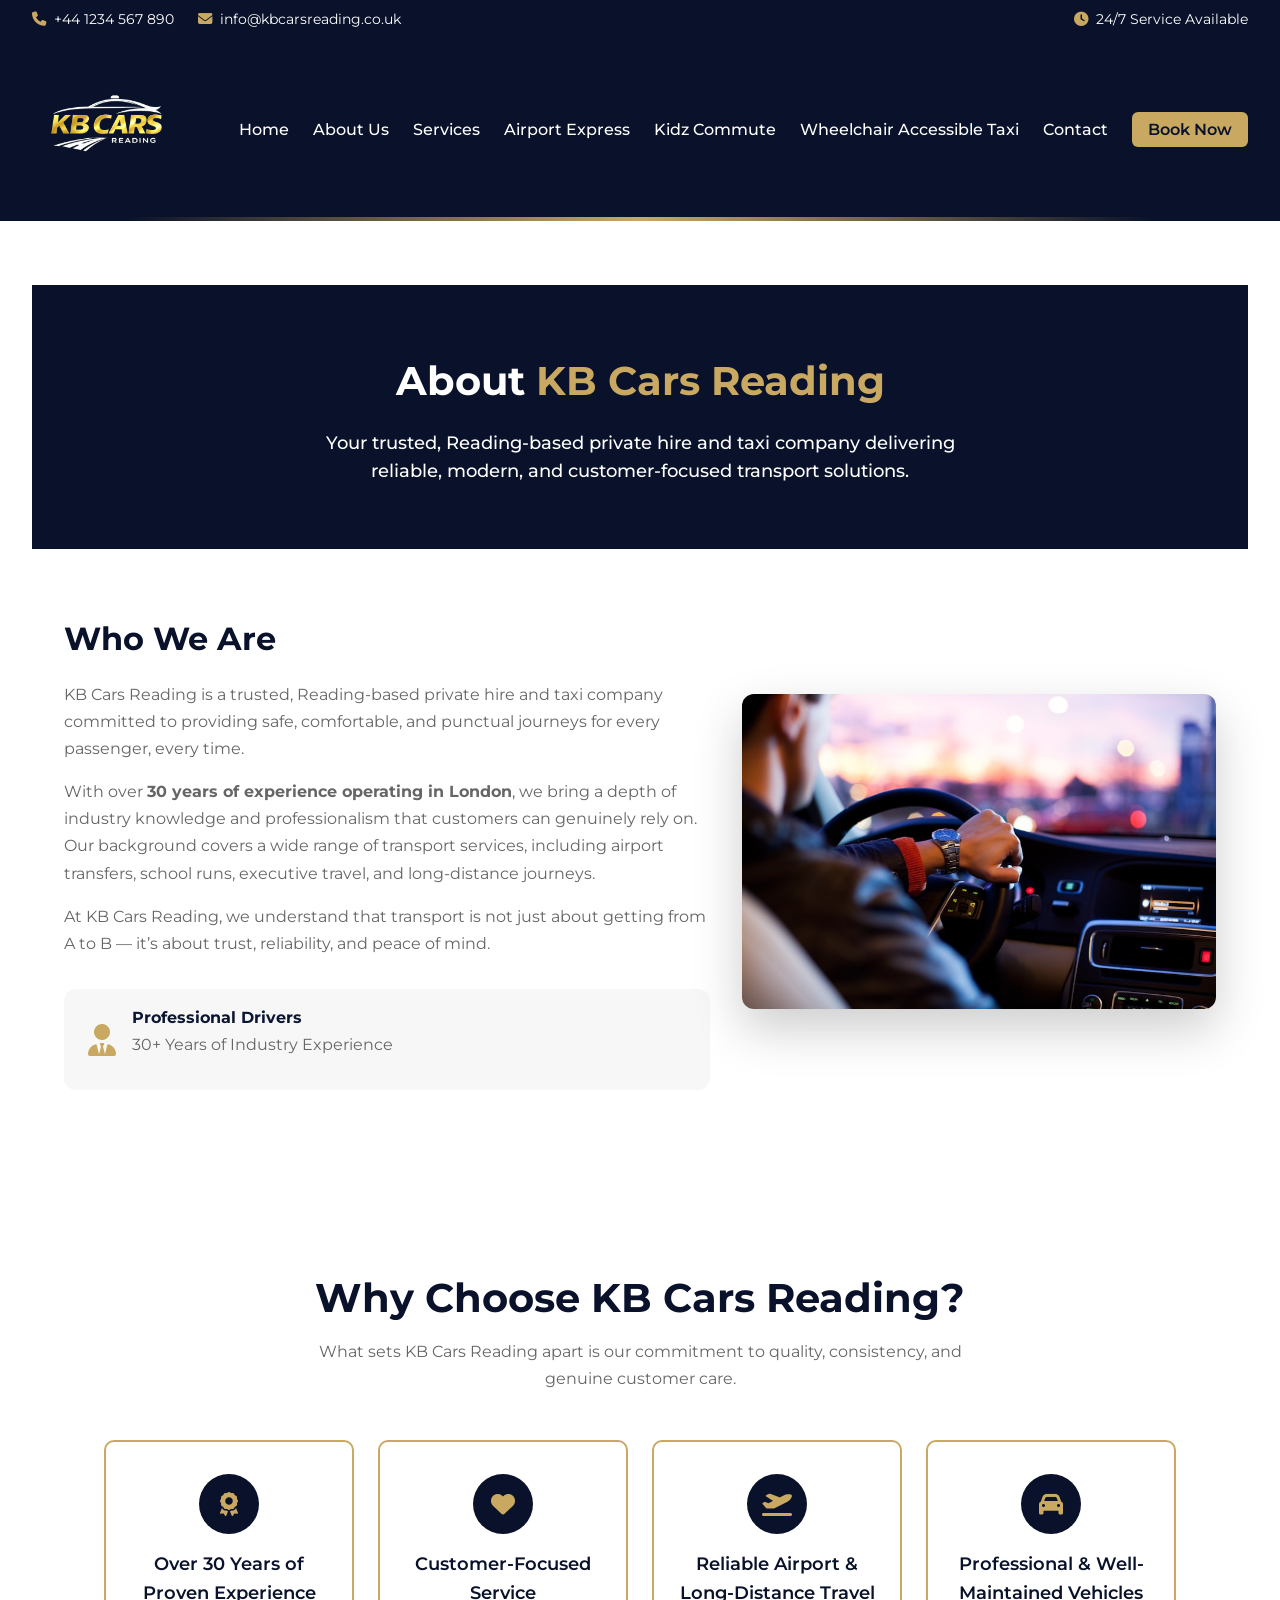
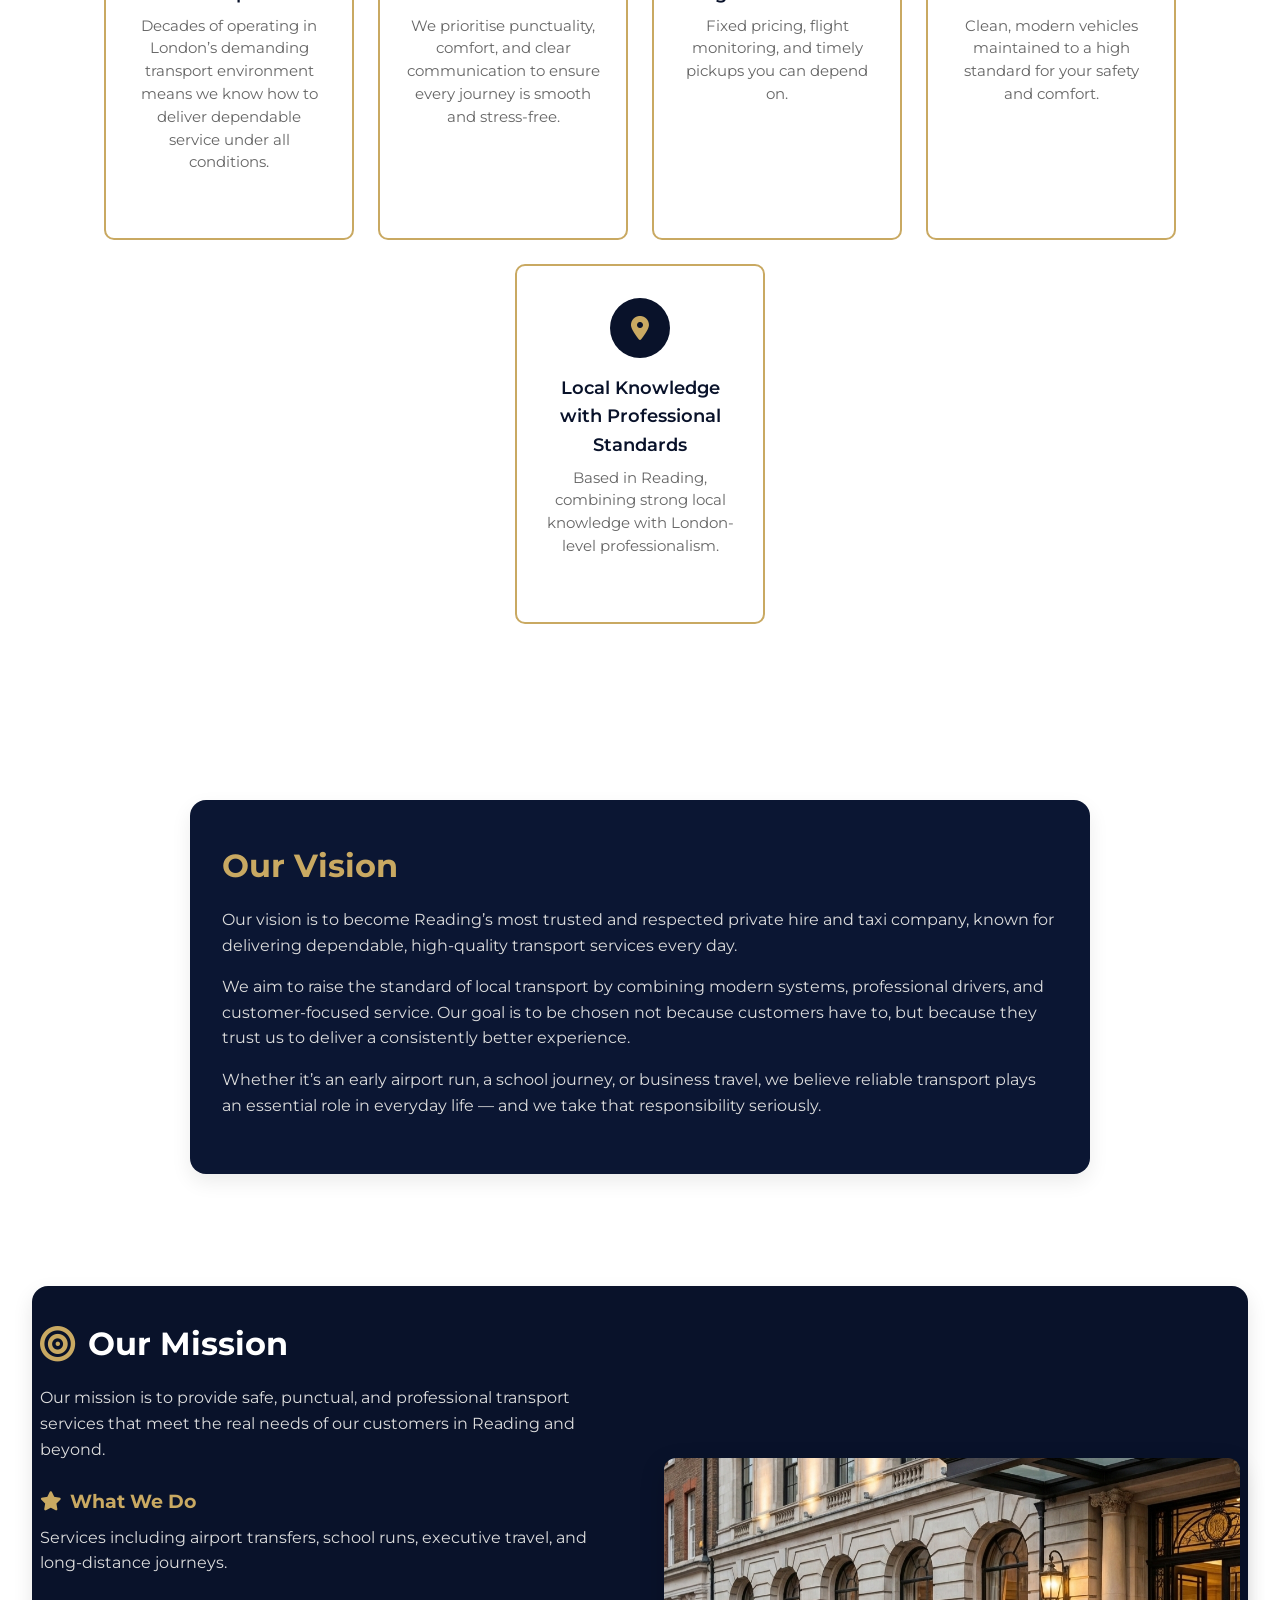
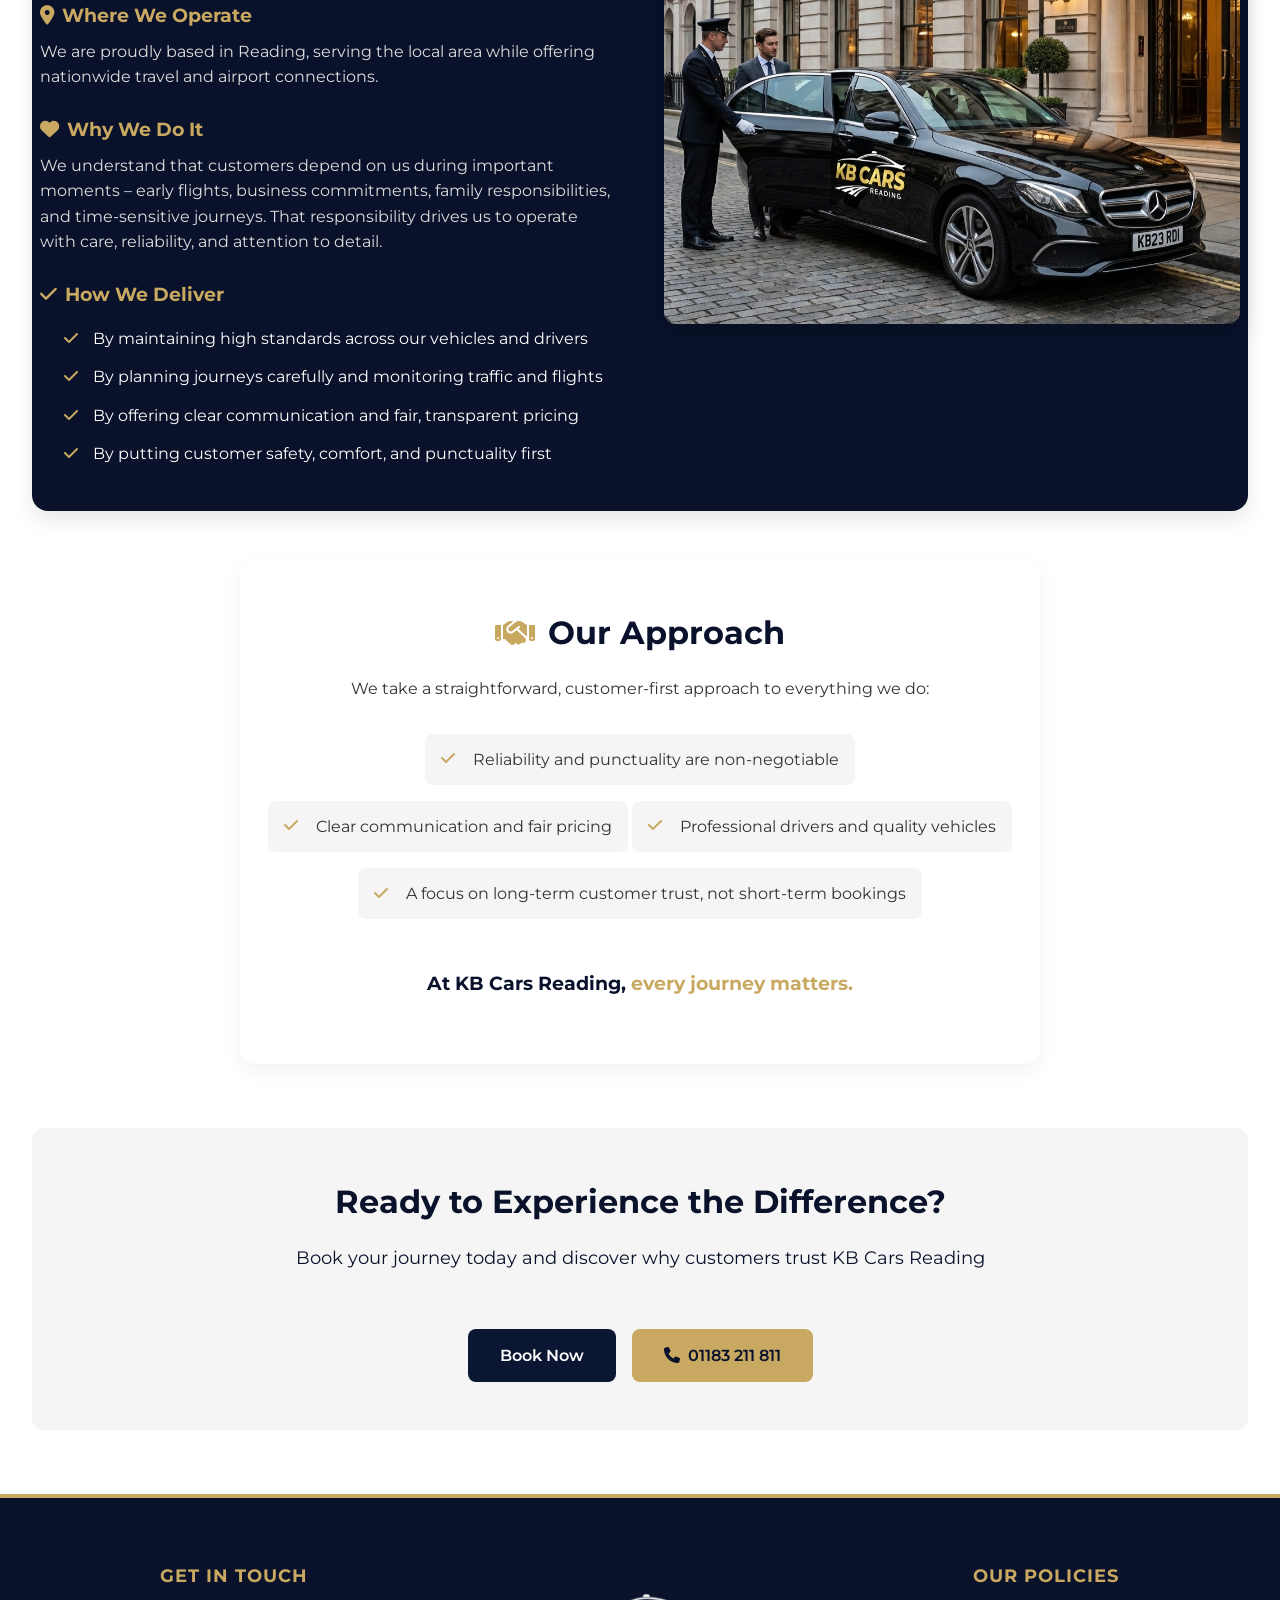
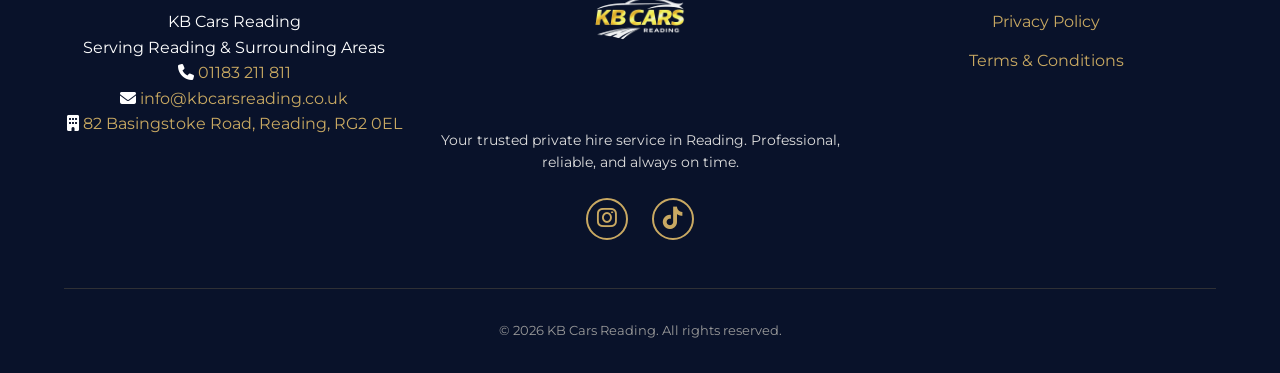
==== commit 538a0abd: "changed the phone number on all pahes" ====
--- a/about.html
+++ b/about.html
@@ -3,6 +3,7 @@
 
 <head>
   <meta charset="UTF-8">
+  <link rel="icon" type="image/png" href="images/transparent-logo.png" />
   <meta name="viewport" content="width=device-width, initial-scale=1.0">
   <title>About Us | KB Cars Reading</title>
 
@@ -42,31 +43,31 @@
 
 
   <!-- HEADER -->
-<header>
-  <div class="logo reveal zoom-in">
-    <a href="index.html">
-      <img src="images/transparent-logo.png" alt="KB Cars Reading Logo">
-    </a>
-    <div class="menu-toggle">
-      <span></span>
-      <span></span>
-      <span></span>
-    </div>
-  </div>
-
-  <nav>
-    <ul class="nav-links">
-      <li><a href="index.html">Home</a></li>
-      <li><a href="about.html">About Us</a></li>
-      <li><a href="services.html">Services</a></li>
-      <li><a href="airport-express.html">Airport Express</a></li>
-      <li><a href="kidz-commute.html">Kidz Commute</a></li>
-      <li><a href="accessible.html">Wheelchair Accessible Taxi</a></li>
-      <li><a href="contact.html">Contact</a></li>
-      <li class="nav-book"><a href="book-now.html">Book Now</a></li>
-    </ul>
-  </nav>
-</header>
+  <header>
+    <div class="logo reveal zoom-in">
+      <a href="index.html">
+        <img src="images/transparent-logo.png" alt="KB Cars Reading Logo">
+      </a>
+      <div class="menu-toggle">
+        <span></span>
+        <span></span>
+        <span></span>
+      </div>
+    </div>
+
+    <nav>
+      <ul class="nav-links">
+        <li><a href="index.html">Home</a></li>
+        <li><a href="about.html">About Us</a></li>
+        <li><a href="services.html">Services</a></li>
+        <li><a href="airport-express.html">Airport Express</a></li>
+        <li><a href="kidz-commute.html">Kidz Commute</a></li>
+        <li><a href="accessible.html">Wheelchair Accessible Taxi</a></li>
+        <li><a href="contact.html">Contact</a></li>
+        <li class="nav-book"><a href="book-now.html">Book Now</a></li>
+      </ul>
+    </nav>
+  </header>
 
 
 
@@ -199,7 +200,8 @@
             Services including airport transfers, school runs, executive travel, and long-distance journeys.
           </p>
 
-          <h3 class=" reveal fade-left"><i class="fa-solid fa-map-marker-alt mission-category-icon"></i> Where We Operate</h3>
+          <h3 class=" reveal fade-left"><i class="fa-solid fa-map-marker-alt mission-category-icon"></i> Where We
+            Operate</h3>
           <p>
             We are proudly based in Reading, serving the local area while offering nationwide travel and airport
             connections.
@@ -253,8 +255,8 @@
       <p>Book your journey today and discover why customers trust KB Cars Reading</p>
       <div class="cta-buttons">
         <a href="book-now.html" class="btn-book reveal fade-left">Book Now</a>
-        <a href="tel:01189951221" class="btn-call reveal fade-right ">
-          <i class="fa-solid fa-phone"></i> 0118 995 1221
+        <a href="tel:01183211811" class="btn-call reveal fade-right ">
+          <i class="fa-solid fa-phone"></i> 01183 211 811
         </a>
       </div>
     </section>
@@ -265,51 +267,52 @@
 
 
   <!-- FOOTER -->
-<footer id="contact" class="reveal fade-up">
-  <div class="footer-container">
-    
-    <div class="footer-column footer-left">
-      <h3>Get In Touch</h3>
-      <p>KB Cars Reading</p>
-      <p>Serving Reading & Surrounding Areas</p>
-      <p><i class="fa-solid fa-phone"></i> <a href="tel:01189951221">0118 995 1221</a></p>
-      <p><i class="fa-solid fa-envelope"></i> <a href="mailto:info@kbcarsreading.co.uk">info@kbcarsreading.co.uk</a></p>
-      <p><i class="fa-solid fa-building"></i> <a>82 Basingstoke Road, Reading, RG2 0EL</a></p>
-    </div>
-
-    <div class="footer-column footer-center">
-      <div class="footer-logo">
-        <a href="index.html">
-          <img src="images/transparent-logo.png" alt="KB Cars Reading Logo">
-        </a>
-      </div>
-      <p class="footer-tagline">
-        Your trusted private hire service in Reading. Professional, reliable, and always on time.
-      </p>
-      <div class="footer-socials">
-        <a href="https://instagram.com/kbcarsreading" target="_blank" aria-label="Instagram">
-          <i class="fa-brands fa-instagram"></i>
-        </a>
-        <a href="https://tiktok.com/@kbcars.reading" target="_blank" aria-label="TikTok">
-          <i class="fa-brands fa-tiktok"></i>
-        </a>
-      </div>
-    </div>
-
-<div class="footer-column footer-right">
-  <h3>Our Policies</h3>
-  <ul>
-    <li><a href="policies.html#privacy">Privacy Policy</a></li>
-    <li><a href="policies.html#terms">Terms & Conditions</a></li>
-  </ul>
-</div>
-
-  </div>
-
-  <div class="footer-bottom">
-    <p>&copy; 2026 KB Cars Reading. All rights reserved.</p>
-  </div>
-</footer>
+  <footer id="contact" class="reveal fade-up">
+    <div class="footer-container">
+
+      <div class="footer-column footer-left">
+        <h3>Get In Touch</h3>
+        <p>KB Cars Reading</p>
+        <p>Serving Reading & Surrounding Areas</p>
+        <p><i class="fa-solid fa-phone"></i> <a href="tel:01183211811">01183 211 811</a></p>
+        <p><i class="fa-solid fa-envelope"></i> <a href="mailto:info@kbcarsreading.co.uk">info@kbcarsreading.co.uk</a>
+        </p>
+        <p><i class="fa-solid fa-building"></i> <a>82 Basingstoke Road, Reading, RG2 0EL</a></p>
+      </div>
+
+      <div class="footer-column footer-center">
+        <div class="footer-logo">
+          <a href="index.html">
+            <img src="images/transparent-logo.png" alt="KB Cars Reading Logo">
+          </a>
+        </div>
+        <p class="footer-tagline">
+          Your trusted private hire service in Reading. Professional, reliable, and always on time.
+        </p>
+        <div class="footer-socials">
+          <a href="https://instagram.com/kbcarsreading" target="_blank" aria-label="Instagram">
+            <i class="fa-brands fa-instagram"></i>
+          </a>
+          <a href="https://tiktok.com/@kbcars.reading" target="_blank" aria-label="TikTok">
+            <i class="fa-brands fa-tiktok"></i>
+          </a>
+        </div>
+      </div>
+
+      <div class="footer-column footer-right">
+        <h3>Our Policies</h3>
+        <ul>
+          <li><a href="policies.html#privacy">Privacy Policy</a></li>
+          <li><a href="policies.html#terms">Terms & Conditions</a></li>
+        </ul>
+      </div>
+
+    </div>
+
+    <div class="footer-bottom">
+      <p>&copy; 2026 KB Cars Reading. All rights reserved.</p>
+    </div>
+  </footer>
 
   <!-- Link JS -->
   <script src="script.js"></script>
--- a/style.css
+++ b/style.css
@@ -4583,4 +4583,34 @@
     height: 1px;
     background: linear-gradient(to right, transparent, var(--accent-gold), transparent);
     margin: 4rem 0;
+}
+
+
+/* Booking form message */
+.form-message {
+    display: none;
+    margin-top: 15px;
+    font-size: 16px;
+    font-weight: 500;
+    padding: 10px;
+    border-radius: 6px;
+    text-align: center;
+}
+
+/* Success message */
+.form-message.success {
+    color: green;
+    background: #e6ffe6;
+}
+
+/* Error message */
+.form-message.error {
+    color: red;
+    background: #ffe6e6;
+}
+
+/* Disabled submit button */
+button:disabled {
+    opacity: 0.7;
+    cursor: not-allowed;
 }
